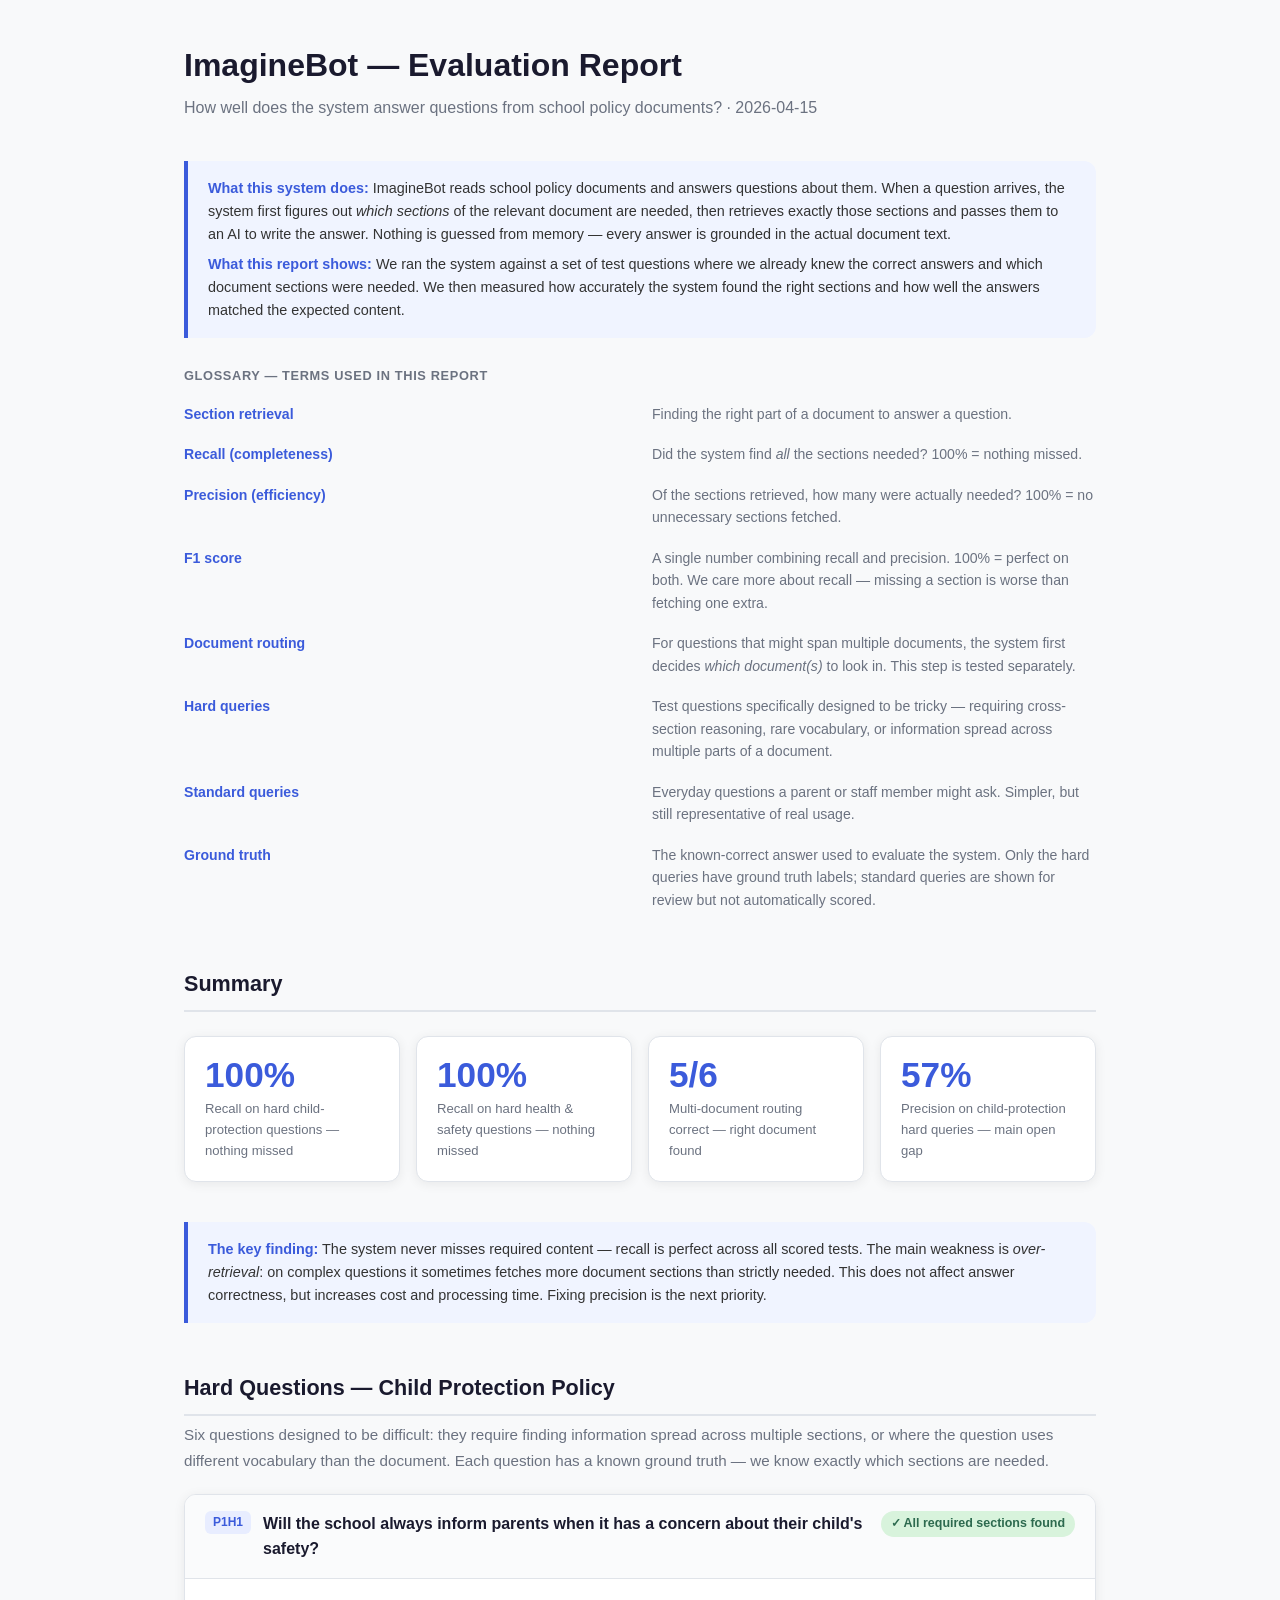
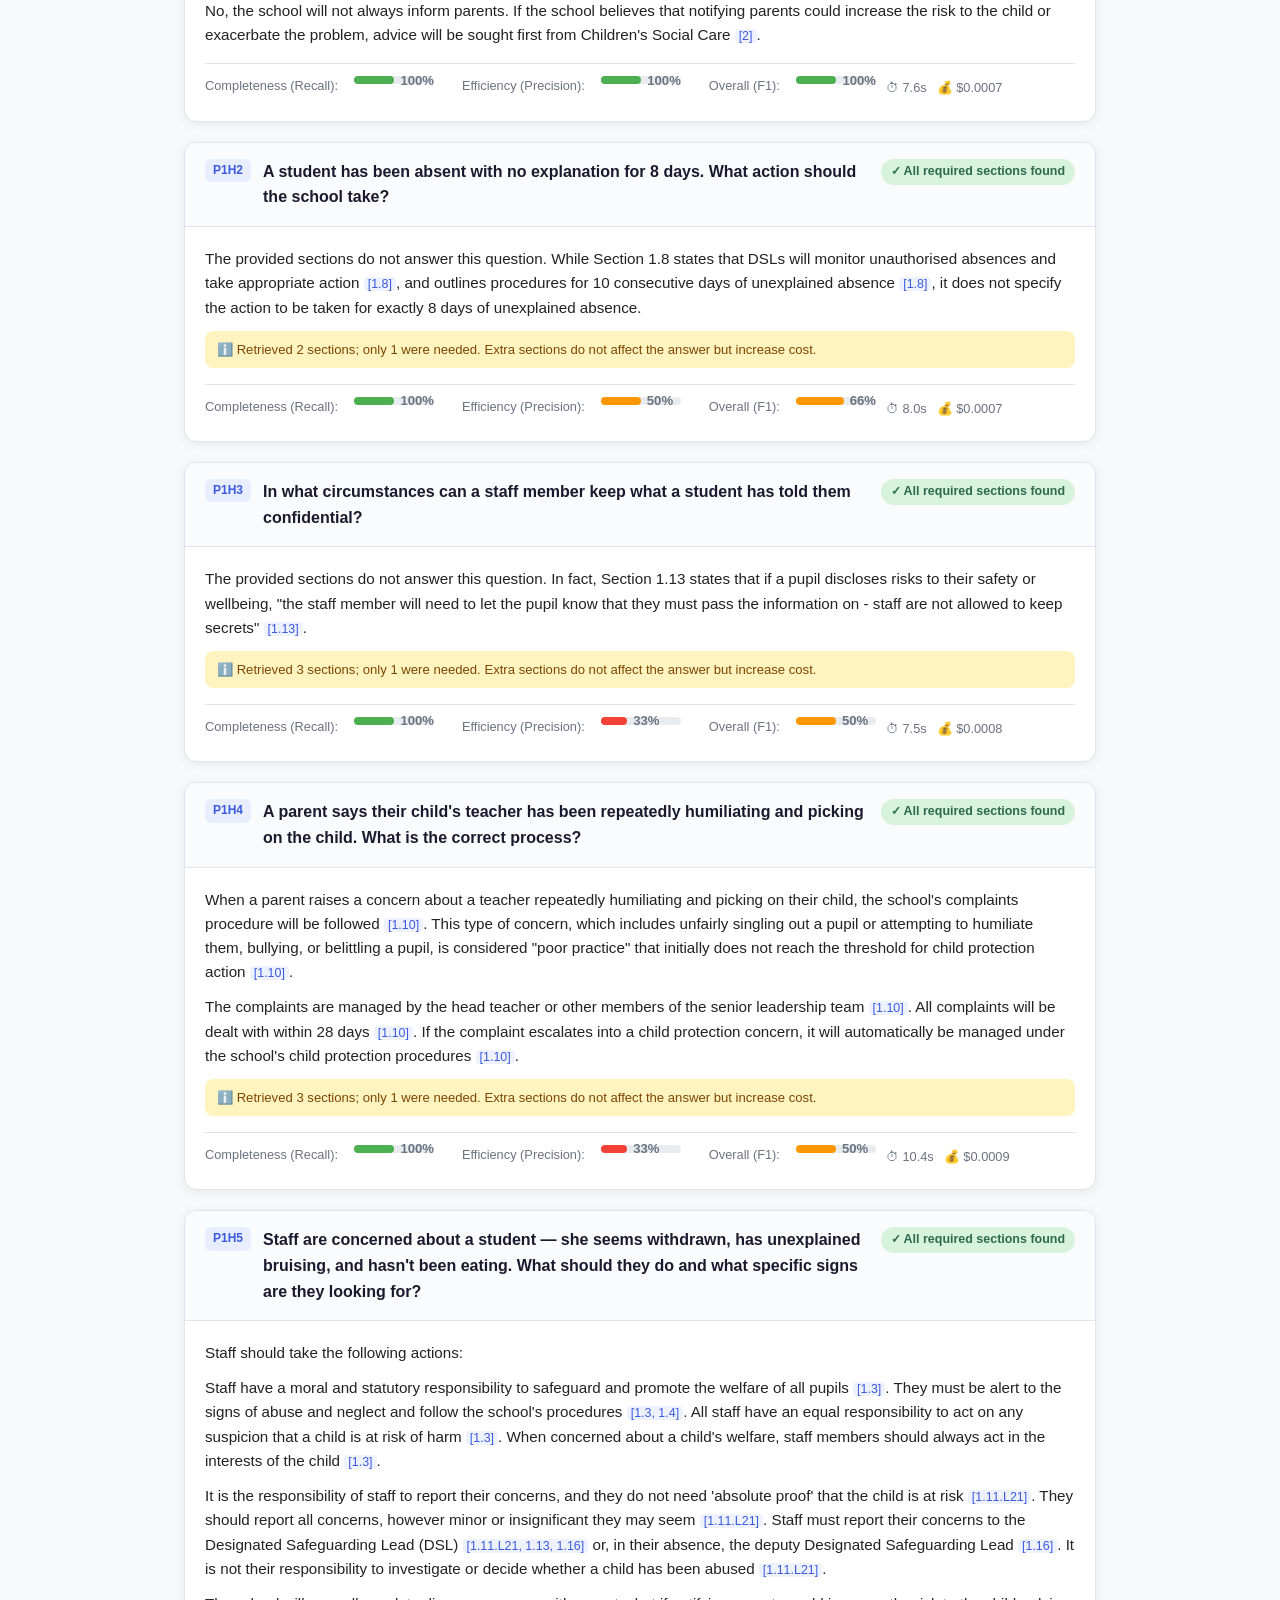
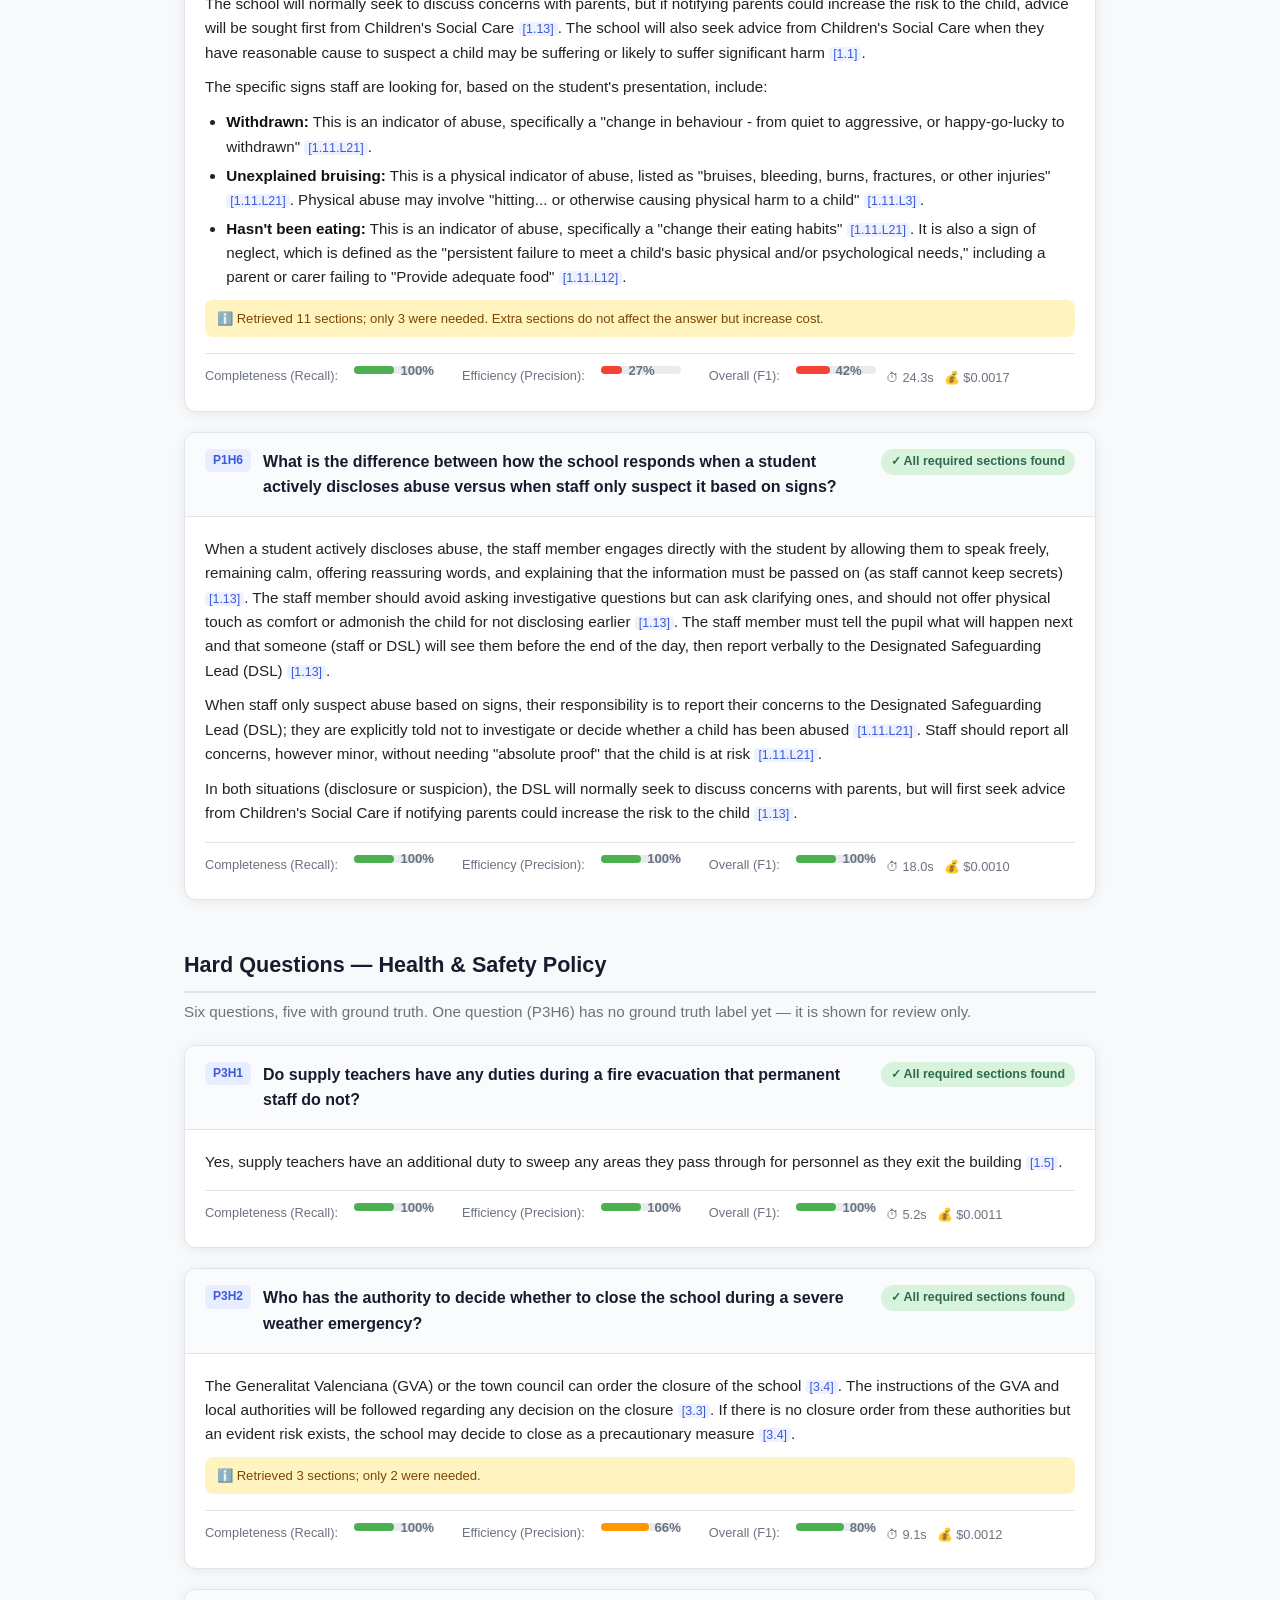
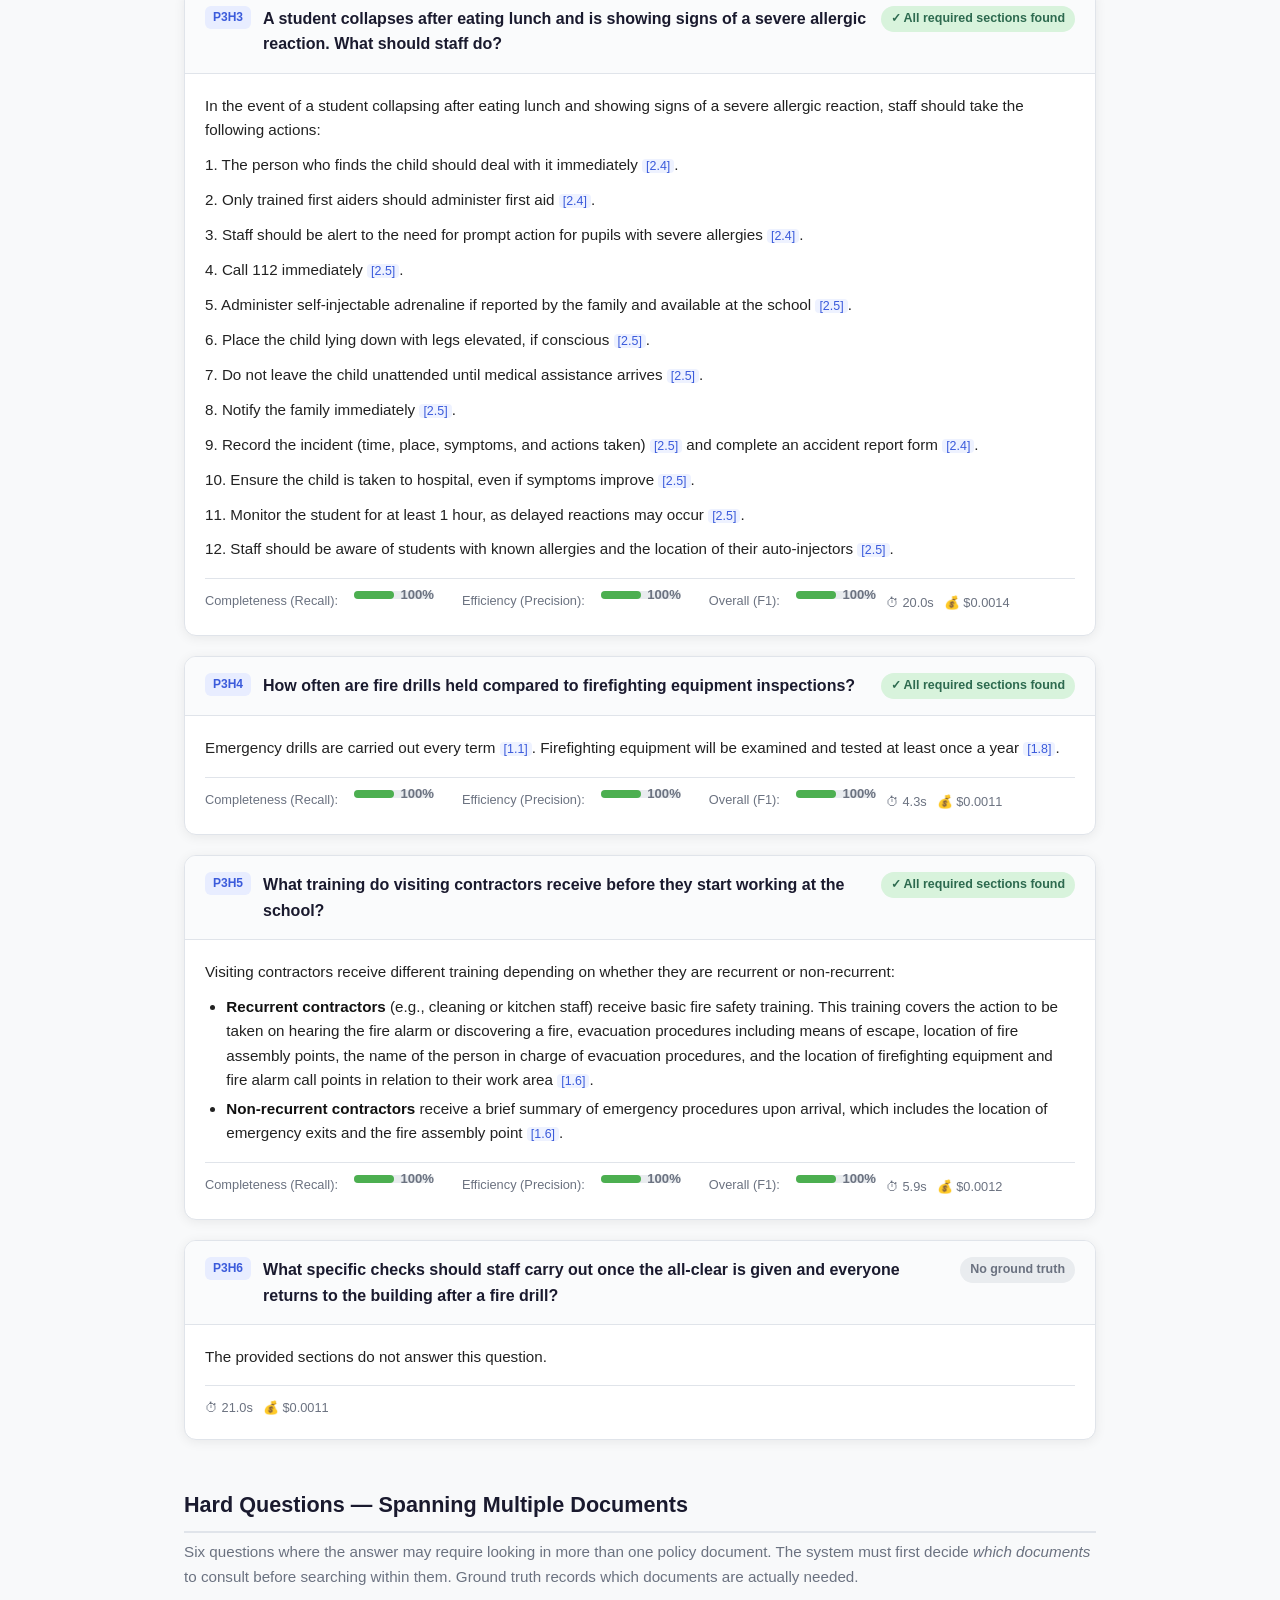
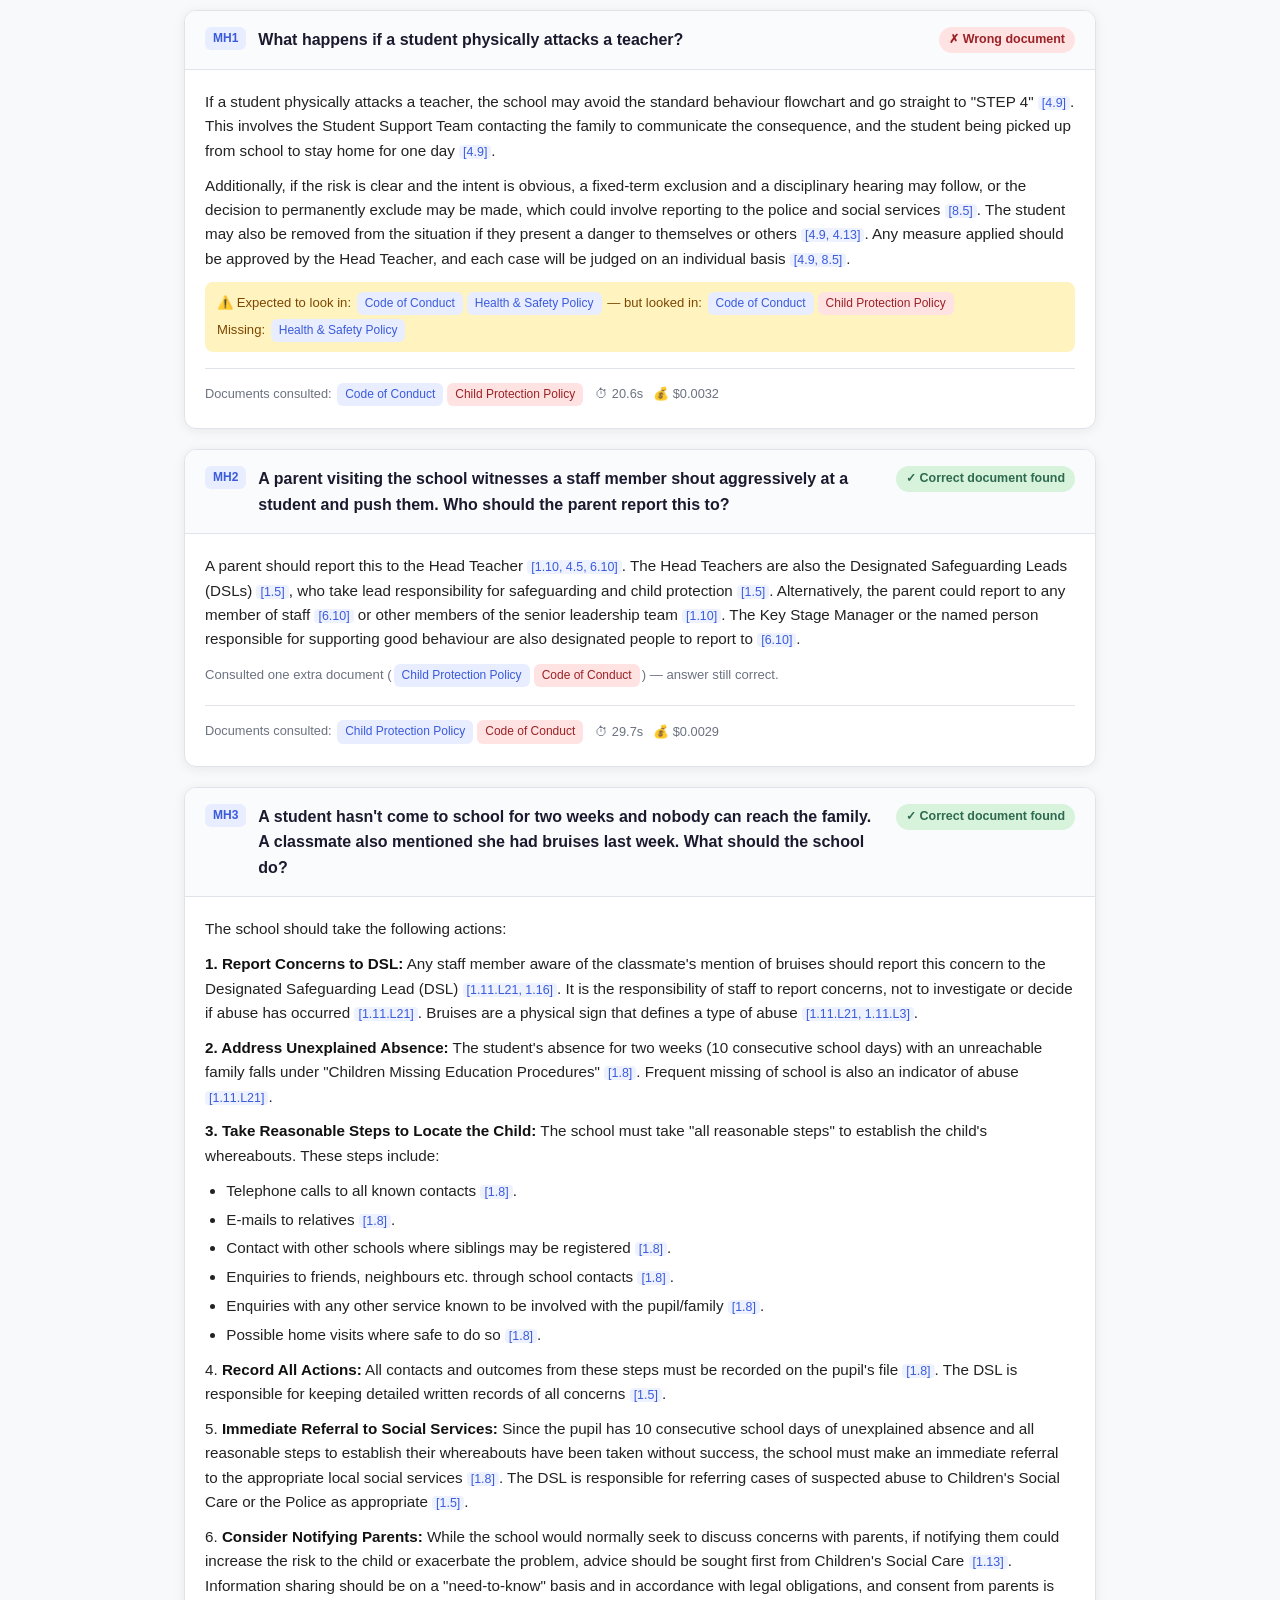
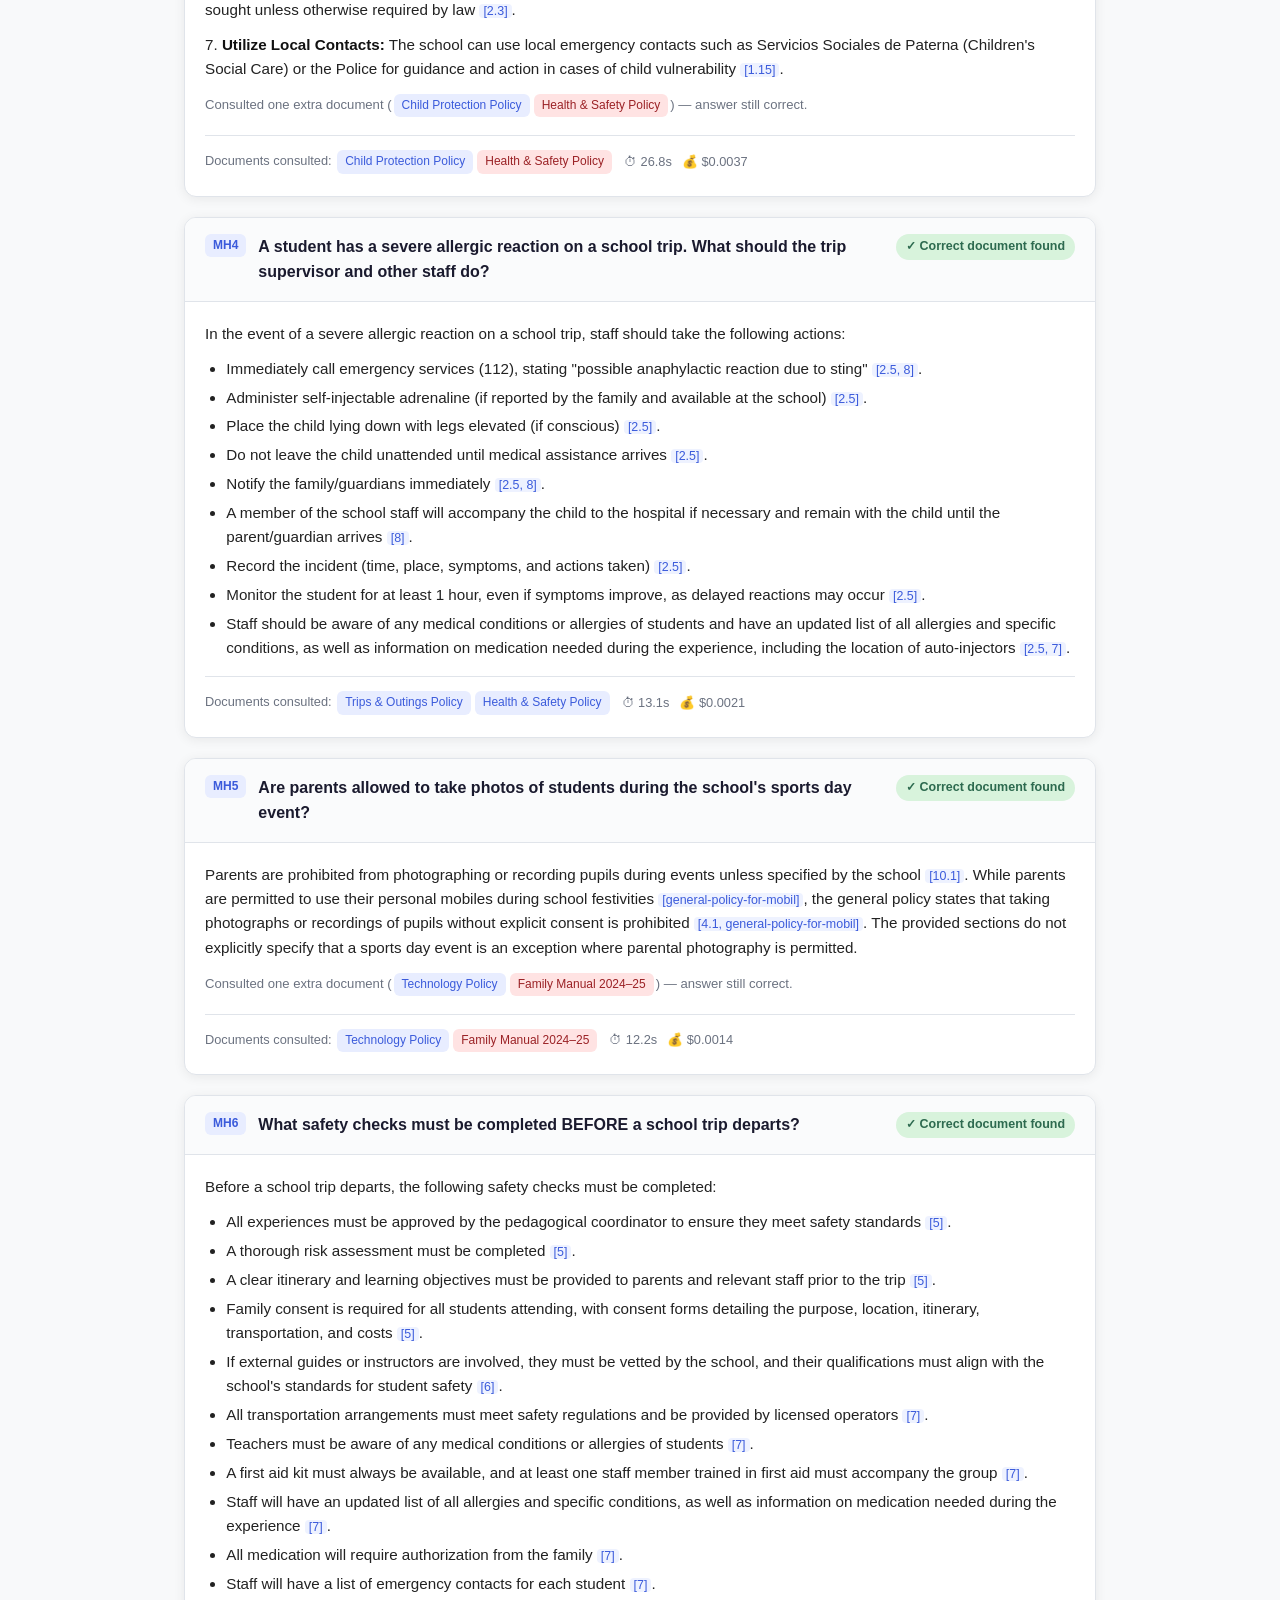
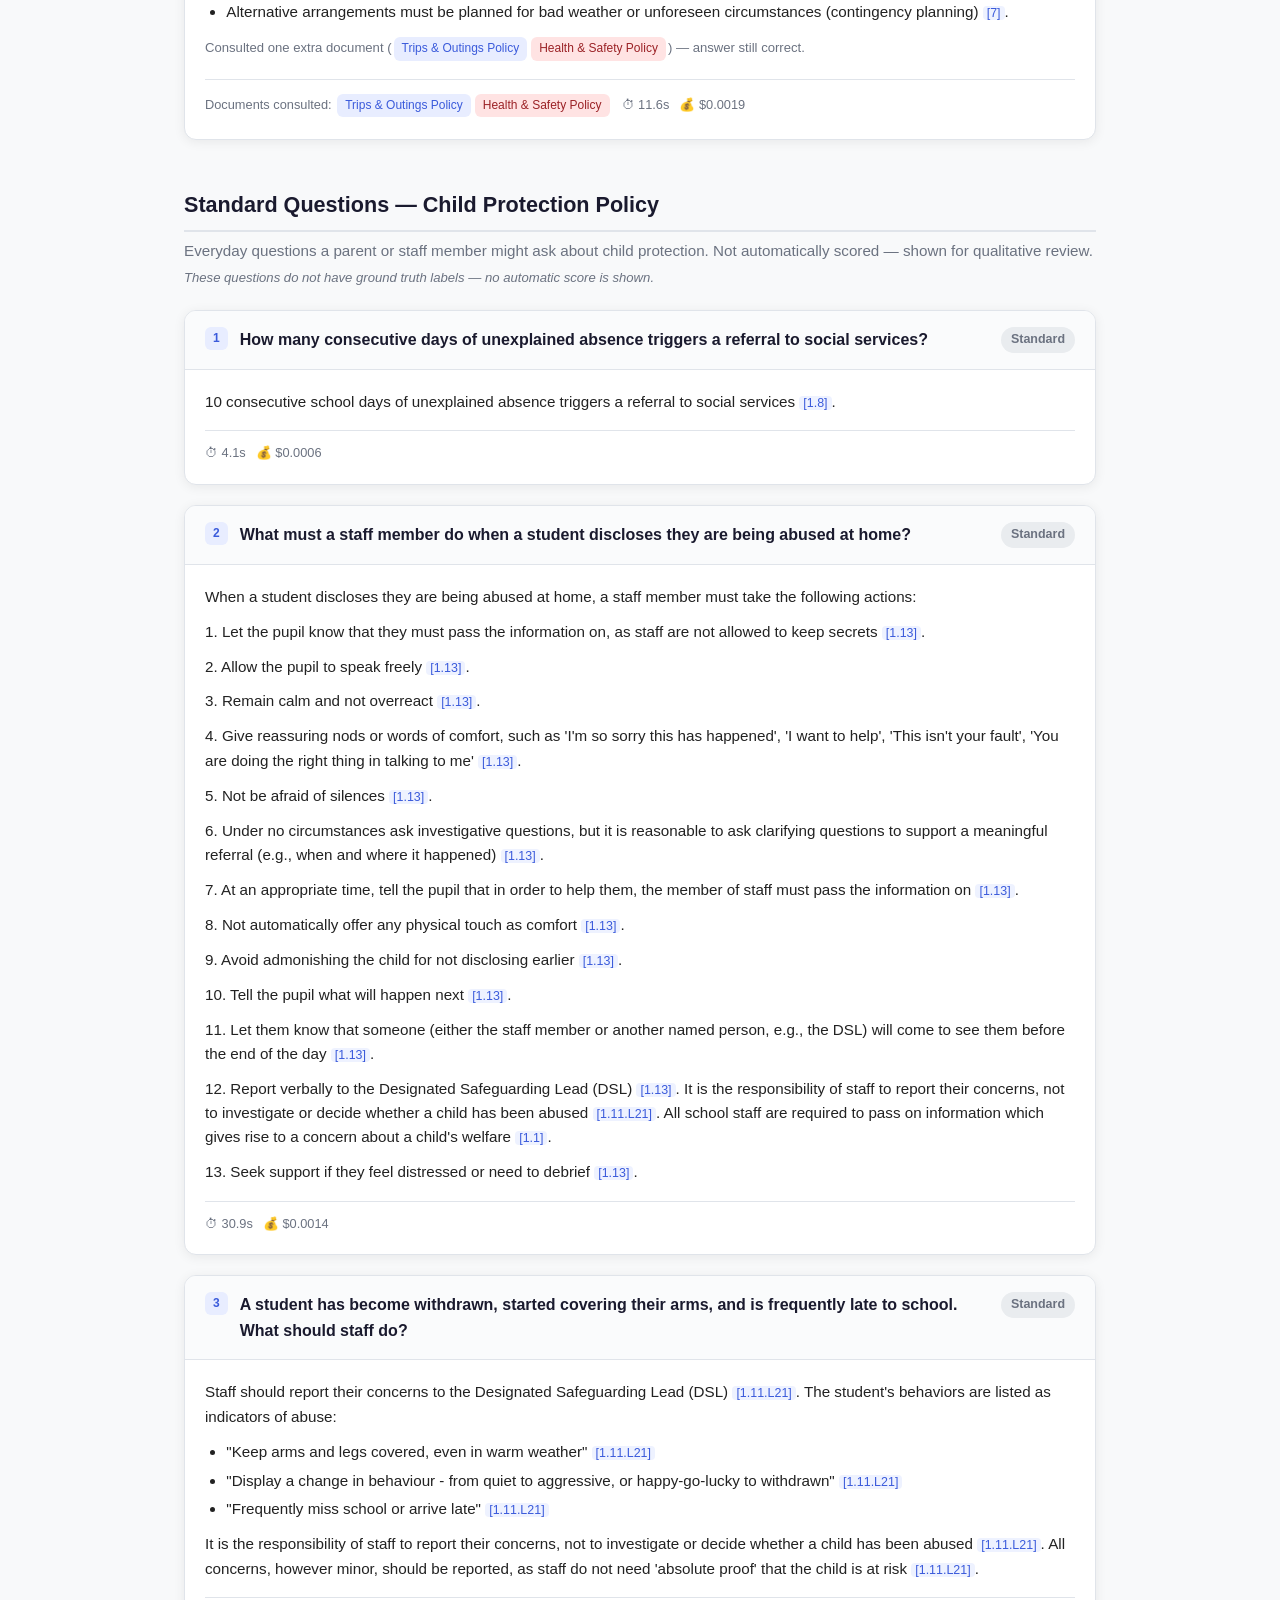
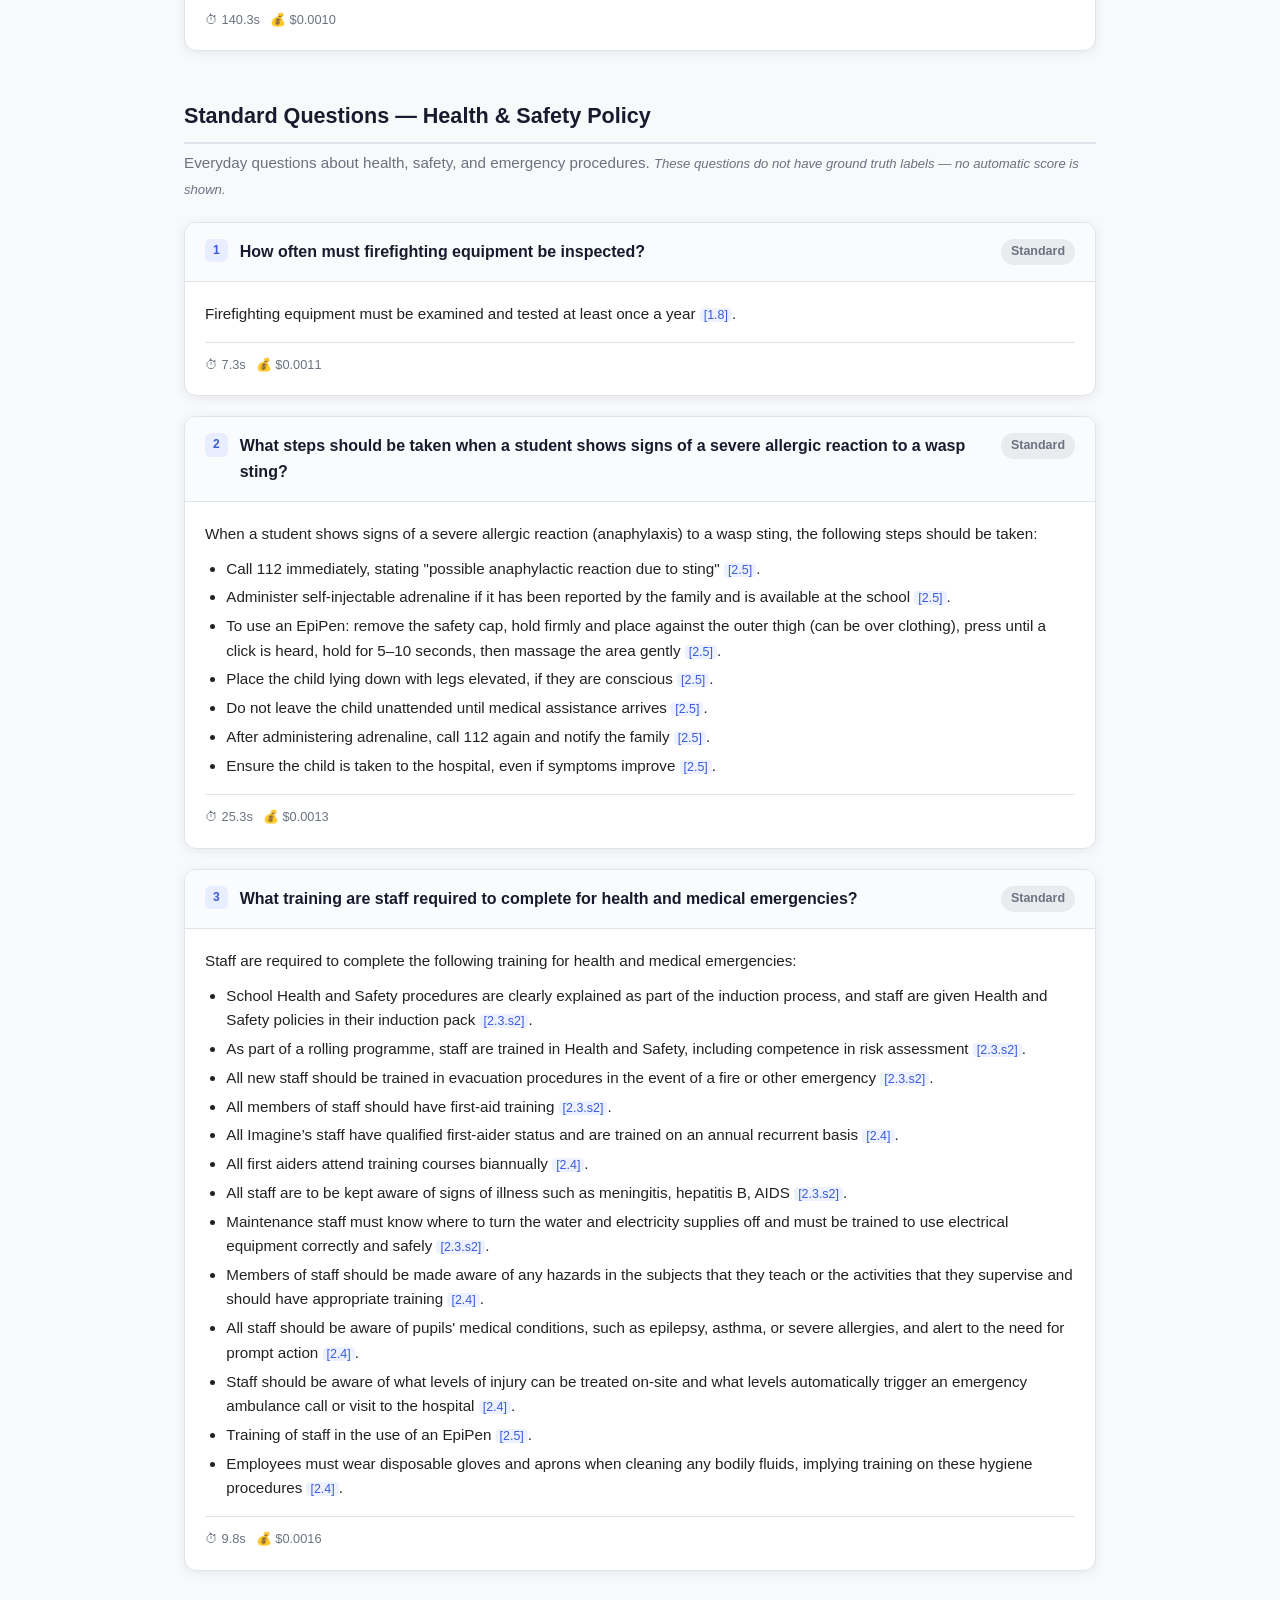
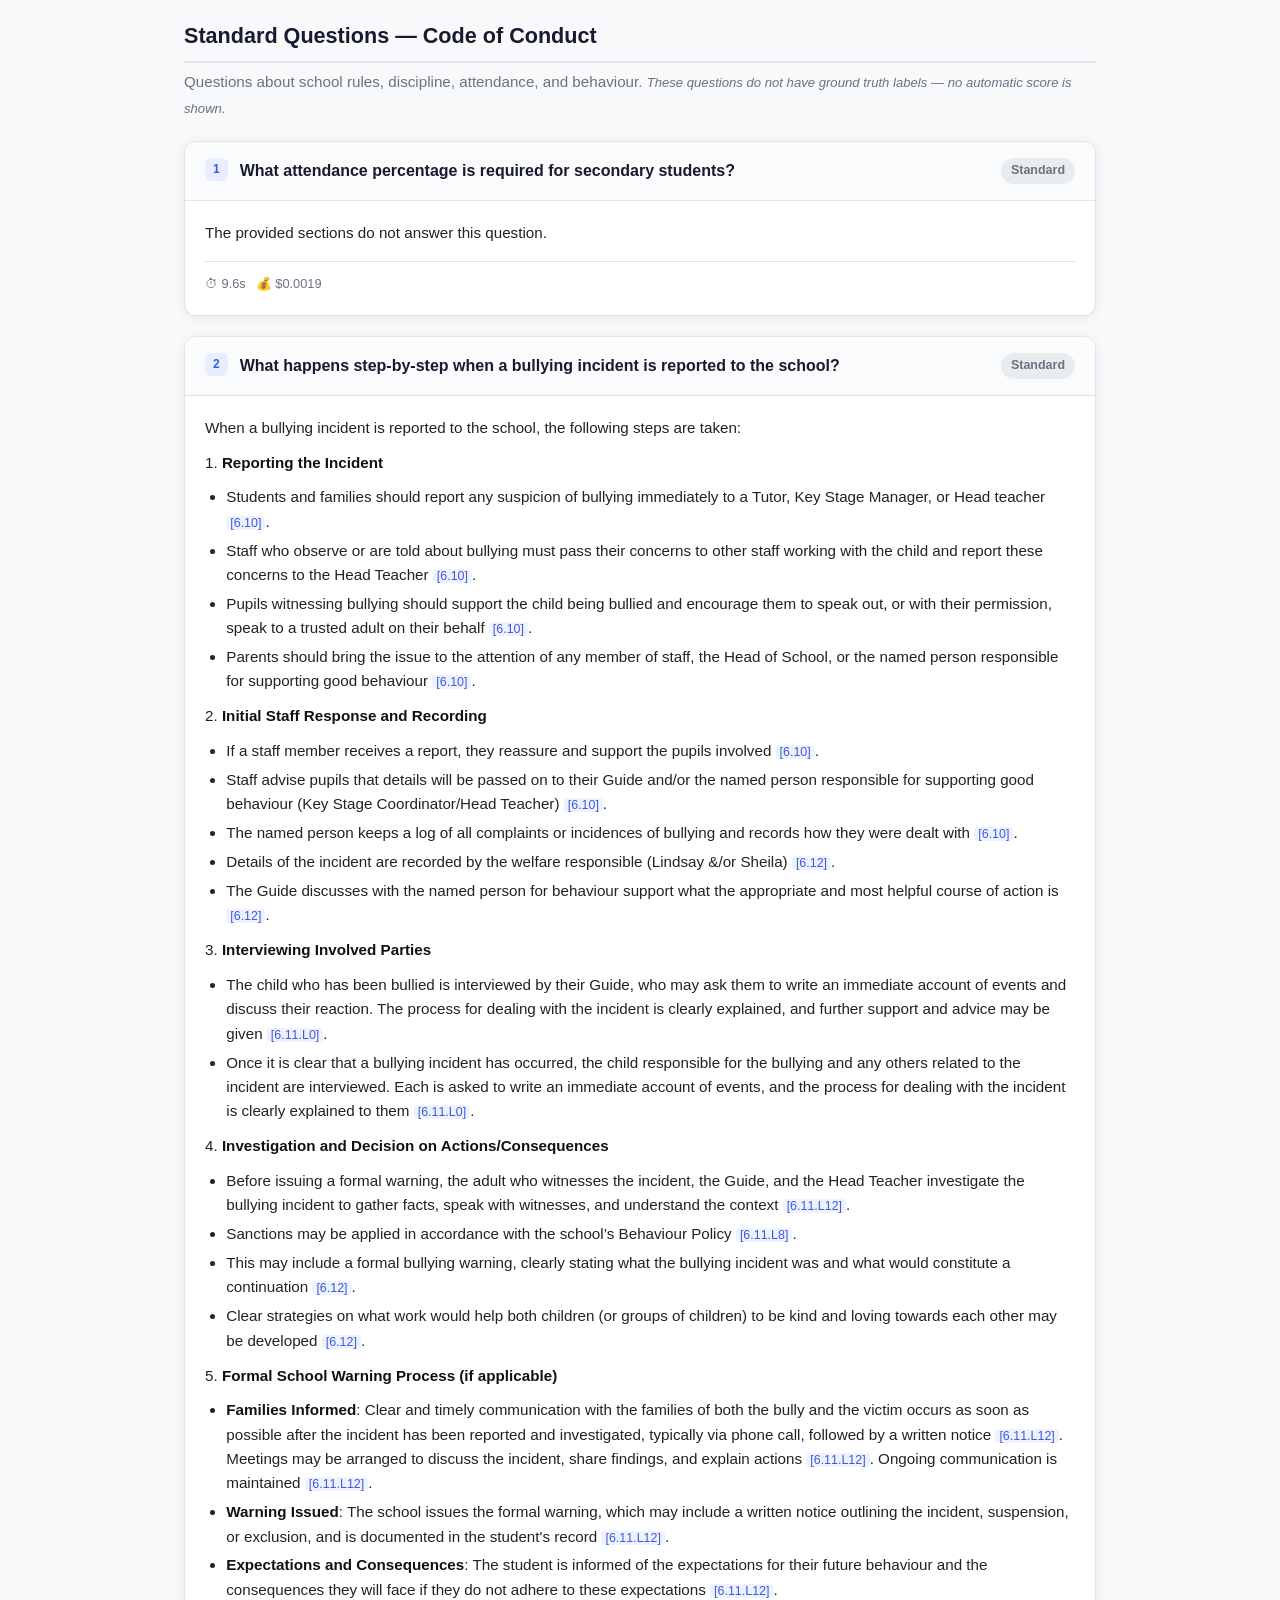
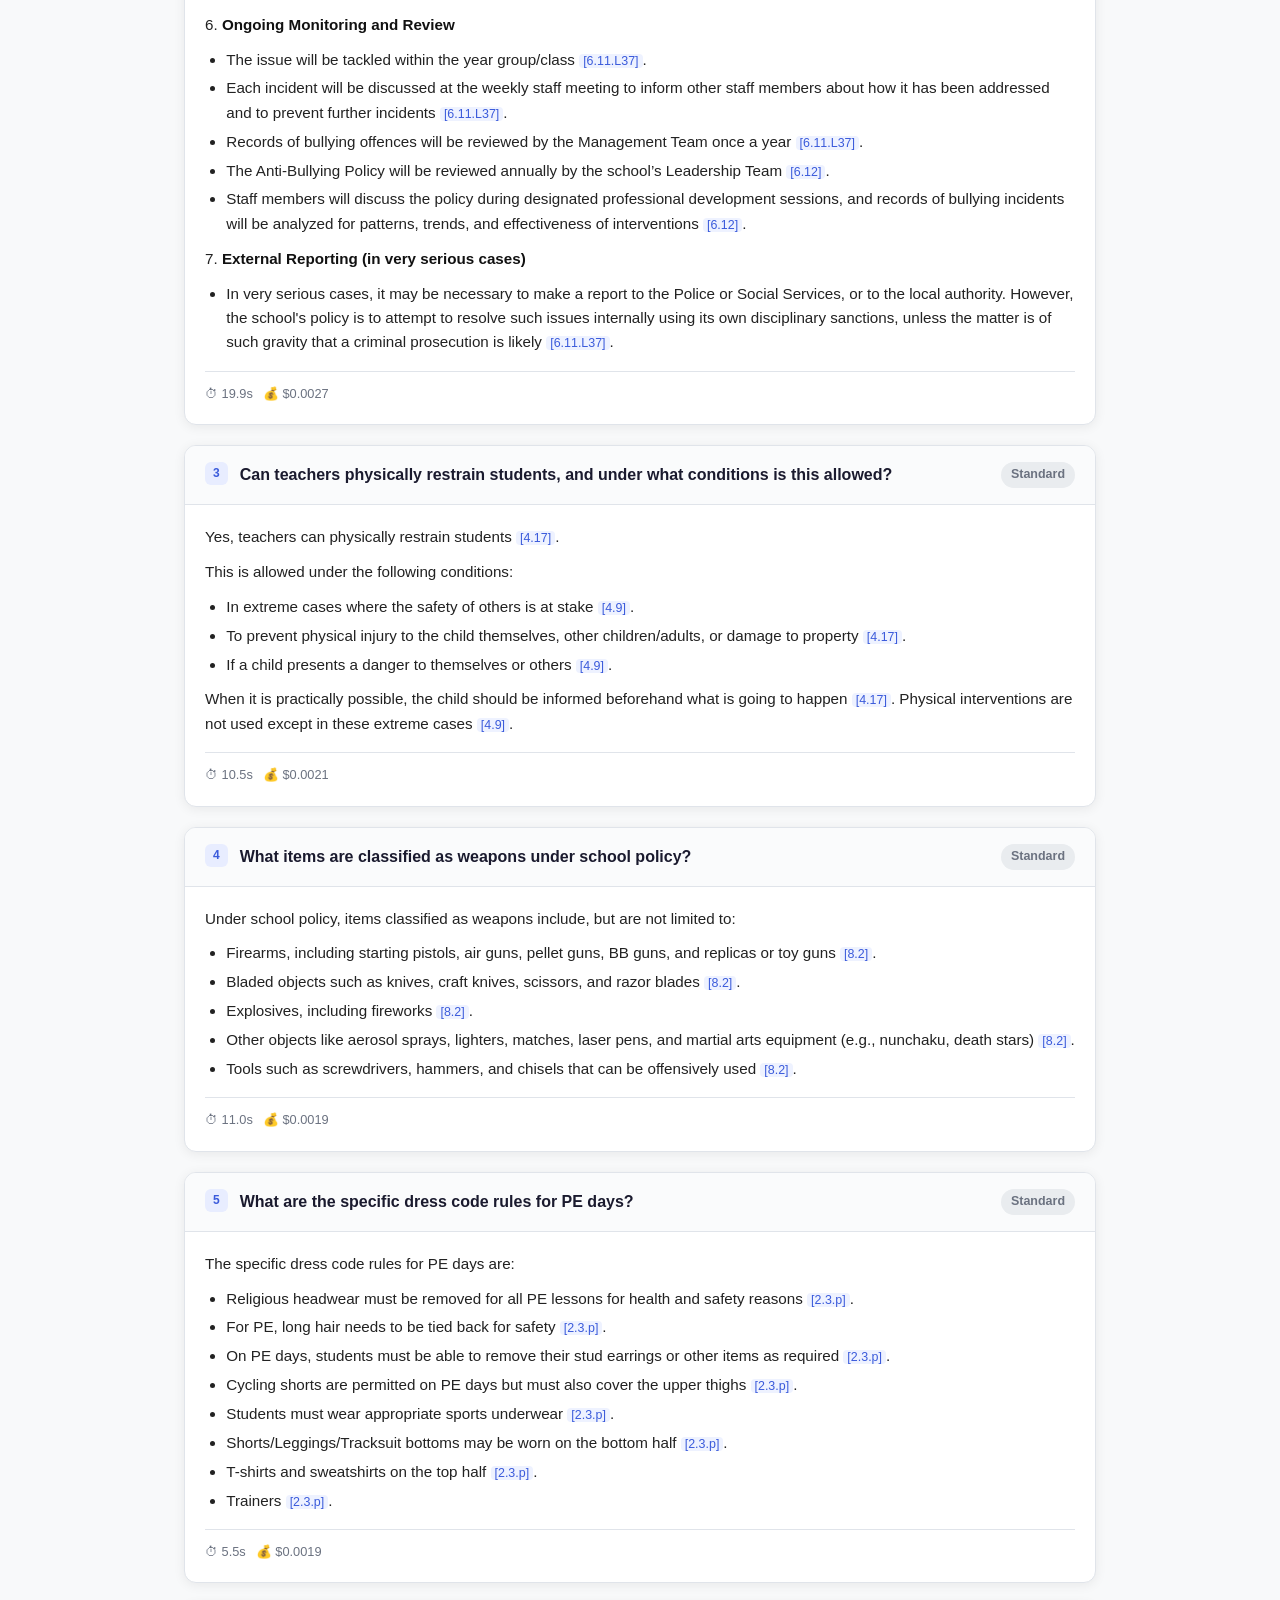
==== index.html @ cc09c176 "Add eval report" ====
<!DOCTYPE html>
<html lang="en">
<head>
<meta charset="UTF-8">
<meta name="viewport" content="width=device-width, initial-scale=1.0">
<title>ImagineBot — Evaluation Report</title>
<style>
  :root {
    --bg: #f8f9fa;
    --card: #ffffff;
    --border: #e0e4ea;
    --text: #1a1a2e;
    --muted: #6b7280;
    --accent: #3b5bdb;
    --pass: #2d6a4f;
    --pass-bg: #d8f3dc;
    --fail: #9b2226;
    --fail-bg: #ffe3e3;
    --warn: #7c4700;
    --warn-bg: #fff3bf;
    --radius: 12px;
    --shadow: 0 2px 12px rgba(0,0,0,0.07);
  }
  * { box-sizing: border-box; margin: 0; padding: 0; }
  body { font-family: -apple-system, BlinkMacSystemFont, 'Segoe UI', sans-serif;
          background: var(--bg); color: var(--text); line-height: 1.6; }
  .page { max-width: 960px; margin: 0 auto; padding: 40px 24px 80px; }
  h1 { font-size: 2rem; font-weight: 700; margin-bottom: 4px; }
  .subtitle { color: var(--muted); font-size: 1rem; margin-bottom: 40px; }
  h2 { font-size: 1.35rem; font-weight: 700; margin: 48px 0 6px; border-bottom: 2px solid var(--border); padding-bottom: 8px; }
  h3 { font-size: 1.05rem; font-weight: 600; color: var(--muted); margin: 28px 0 12px; text-transform: uppercase; letter-spacing: .05em; font-size: .8rem; }
  .section-intro { color: var(--muted); font-size: .95rem; margin-bottom: 20px; line-height: 1.7; }

  /* Summary cards */
  .summary-grid { display: grid; grid-template-columns: repeat(auto-fit, minmax(180px,1fr)); gap: 16px; margin: 24px 0 40px; }
  .summary-card { background: var(--card); border: 1px solid var(--border); border-radius: var(--radius); padding: 20px; box-shadow: var(--shadow); }
  .summary-card .big { font-size: 2.2rem; font-weight: 700; color: var(--accent); line-height: 1; }
  .summary-card .label { font-size: .82rem; color: var(--muted); margin-top: 6px; }

  /* QA cards */
  .qa-card { background: var(--card); border: 1px solid var(--border); border-radius: var(--radius);
              margin-bottom: 20px; box-shadow: var(--shadow); overflow: hidden; }
  .qa-header { padding: 16px 20px; display: flex; justify-content: space-between; align-items: flex-start; gap: 12px; border-bottom: 1px solid var(--border); background: #fafbfc; }
  .qa-qid { font-size: .75rem; font-weight: 700; color: var(--accent); background: #e8edff; border-radius: 6px; padding: 2px 8px; white-space: nowrap; }
  .qa-question { font-size: 1rem; font-weight: 600; flex: 1; }
  .qa-body { padding: 20px; }
  .qa-answer { font-size: .95rem; color: #222; }
  .qa-answer p { margin-bottom: .7em; }
  .qa-answer ul { margin: .4em 0 .7em 1.4em; }
  .qa-answer li { margin-bottom: .3em; }
  .qa-answer strong { color: #111; }
  .qa-answer cite { font-style: normal; background: #eef2ff; color: var(--accent); border-radius: 4px; padding: 0 4px; font-size: .82em; }
  .qa-meta { margin-top: 16px; display: flex; flex-wrap: wrap; gap: 10px; align-items: center; font-size: .8rem; color: var(--muted); border-top: 1px solid var(--border); padding-top: 12px; }

  /* Score bars */
  .scores { display: flex; gap: 16px; flex-wrap: wrap; margin-bottom: 4px; }
  .score-item { display: flex; align-items: center; gap: 6px; font-size: .82rem; }
  .score-label { color: var(--muted); white-space: nowrap; }
  .score-bar-wrap { width: 80px; background: #e9ecef; border-radius: 999px; height: 8px; position: relative; display: inline-flex; align-items: center; }
  .score-bar { height: 8px; border-radius: 999px; }
  .score-val { font-weight: 700; font-size: .82rem; margin-left: 6px; }
  .no-score { color: var(--muted); }

  /* Badges */
  .badge { font-size: .78rem; font-weight: 600; padding: 3px 10px; border-radius: 999px; }
  .badge.pass { background: var(--pass-bg); color: var(--pass); }
  .badge.fail { background: var(--fail-bg); color: var(--fail); }
  .badge.warn { background: var(--warn-bg); color: var(--warn); }
  .badge.neutral { background: #e9ecef; color: var(--muted); }

  /* Doc pills */
  .doc-pill { font-size: .75rem; background: #e8edff; color: var(--accent); border-radius: 6px; padding: 2px 8px; display: inline-block; margin: 2px 2px; }
  .doc-pill.wrong { background: var(--fail-bg); color: var(--fail); }

  /* Explainer box */
  .explainer { background: #f0f4ff; border-left: 4px solid var(--accent); border-radius: 0 var(--radius) var(--radius) 0; padding: 16px 20px; margin: 24px 0; font-size: .9rem; color: #333; }
  .explainer strong { color: var(--accent); }
  .explainer p { margin-bottom: .5em; }
  .explainer p:last-child { margin-bottom: 0; }

  /* Glossary */
  .glossary { display: grid; grid-template-columns: 1fr 1fr; gap: 10px 24px; margin: 16px 0 32px; }
  @media (max-width: 600px) { .glossary { grid-template-columns: 1fr; } }
  .glossary dt { font-weight: 700; font-size: .88rem; color: var(--accent); }
  .glossary dd { font-size: .88rem; color: var(--muted); margin-bottom: 8px; }

  /* Unscored note */
  .unscored-note { font-size: .82rem; color: var(--muted); font-style: italic; }
  .section-tag { font-size: .72rem; background: #e9ecef; color: var(--muted); border-radius: 4px; padding: 1px 6px; }

  /* Overretrieval warning */
  .over-warn { background: var(--warn-bg); border-radius: 8px; padding: 8px 12px; font-size: .82rem; color: var(--warn); margin-top: 10px; }
</style>
</head>
<body>
<div class="page">

  <h1>ImagineBot — Evaluation Report</h1>
  <div class="subtitle">How well does the system answer questions from school policy documents? · 2026-04-15</div>

  <div class="explainer">
    <p><strong>What this system does:</strong> ImagineBot reads school policy documents and answers questions about them.
    When a question arrives, the system first figures out <em>which sections</em> of the relevant document are needed,
    then retrieves exactly those sections and passes them to an AI to write the answer. Nothing is guessed from memory — every answer is grounded in the actual document text.</p>
    <p><strong>What this report shows:</strong> We ran the system against a set of test questions where we already knew the correct answers and which document sections were needed. We then measured how accurately the system found the right sections and how well the answers matched the expected content.</p>
  </div>

  <h3>Glossary — terms used in this report</h3>
  <dl class="glossary">
    <dt>Section retrieval</dt><dd>Finding the right part of a document to answer a question.</dd>
    <dt>Recall (completeness)</dt><dd>Did the system find <em>all</em> the sections needed? 100% = nothing missed.</dd>
    <dt>Precision (efficiency)</dt><dd>Of the sections retrieved, how many were actually needed? 100% = no unnecessary sections fetched.</dd>
    <dt>F1 score</dt><dd>A single number combining recall and precision. 100% = perfect on both. We care more about recall — missing a section is worse than fetching one extra.</dd>
    <dt>Document routing</dt><dd>For questions that might span multiple documents, the system first decides <em>which document(s)</em> to look in. This step is tested separately.</dd>
    <dt>Hard queries</dt><dd>Test questions specifically designed to be tricky — requiring cross-section reasoning, rare vocabulary, or information spread across multiple parts of a document.</dd>
    <dt>Standard queries</dt><dd>Everyday questions a parent or staff member might ask. Simpler, but still representative of real usage.</dd>
    <dt>Ground truth</dt><dd>The known-correct answer used to evaluate the system. Only the hard queries have ground truth labels; standard queries are shown for review but not automatically scored.</dd>
  </dl>

  <h2>Summary</h2>
  <div class="summary-grid">
    <div class="summary-card">
      <div class="big">100%</div>
      <div class="label">Recall on hard child-protection questions — nothing missed</div>
    </div>
    <div class="summary-card">
      <div class="big">100%</div>
      <div class="label">Recall on hard health &amp; safety questions — nothing missed</div>
    </div>
    <div class="summary-card">
      <div class="big">5/6</div>
      <div class="label">Multi-document routing correct — right document found</div>
    </div>
    <div class="summary-card">
      <div class="big">57%</div>
      <div class="label">Precision on child-protection hard queries — main open gap</div>
    </div>
  </div>

  <div class="explainer">
    <p><strong>The key finding:</strong> The system never misses required content — recall is perfect across all scored tests.
    The main weakness is <em>over-retrieval</em>: on complex questions it sometimes fetches more document sections than strictly needed.
    This does not affect answer correctness, but increases cost and processing time. Fixing precision is the next priority.</p>
  </div>

  <h2>Hard Questions — Child Protection Policy</h2>
  <p class="section-intro">
    Six questions designed to be difficult: they require finding information spread across multiple
    sections, or where the question uses different vocabulary than the document.
    Each question has a known ground truth — we know exactly which sections are needed.
  </p>

  <div class="qa-card">
    <div class="qa-header">
      <span class="qa-qid">P1H1</span>
      <span class="qa-question">Will the school always inform parents when it has a concern about their child&#x27;s safety?</span>
      <span class="badge pass">✓ All required sections found</span>
    </div>
    <div class="qa-body">
      <div class="qa-answer"><p>No, the school will not always inform parents. If the school believes that notifying parents could increase the risk to the child or exacerbate the problem, advice will be sought first from Children&#x27;s Social Care <cite>[2]</cite>.</p></div>
      
      <div class="qa-meta">
<div class="scores"><span class="score-label">Completeness (Recall):</span><div class="score-bar-wrap"><div class="score-bar" style="width:100%;background:#4caf50"></div><span class="score-val">100%</span></div><span class="score-label" style="margin-left:12px">Efficiency (Precision):</span><div class="score-bar-wrap"><div class="score-bar" style="width:100%;background:#4caf50"></div><span class="score-val">100%</span></div><span class="score-label" style="margin-left:12px">Overall (F1):</span><div class="score-bar-wrap"><div class="score-bar" style="width:100%;background:#4caf50"></div><span class="score-val">100%</span></div></div><span>⏱ 7.6s</span><span>💰 $0.0007</span></div></div></div>

  <div class="qa-card">
    <div class="qa-header">
      <span class="qa-qid">P1H2</span>
      <span class="qa-question">A student has been absent with no explanation for 8 days. What action should the school take?</span>
      <span class="badge pass">✓ All required sections found</span>
    </div>
    <div class="qa-body">
      <div class="qa-answer"><p>The provided sections do not answer this question. While Section 1.8 states that DSLs will monitor unauthorised absences and take appropriate action <cite>[1.8]</cite>, and outlines procedures for 10 consecutive days of unexplained absence <cite>[1.8]</cite>, it does not specify the action to be taken for exactly 8 days of unexplained absence.</p></div>
      <div class="over-warn">ℹ️ Retrieved 2 sections; only 1 were needed. Extra sections do not affect the answer but increase cost.</div>
      <div class="qa-meta">
<div class="scores"><span class="score-label">Completeness (Recall):</span><div class="score-bar-wrap"><div class="score-bar" style="width:100%;background:#4caf50"></div><span class="score-val">100%</span></div><span class="score-label" style="margin-left:12px">Efficiency (Precision):</span><div class="score-bar-wrap"><div class="score-bar" style="width:50%;background:#ff9800"></div><span class="score-val">50%</span></div><span class="score-label" style="margin-left:12px">Overall (F1):</span><div class="score-bar-wrap"><div class="score-bar" style="width:66%;background:#ff9800"></div><span class="score-val">66%</span></div></div><span>⏱ 8.0s</span><span>💰 $0.0007</span></div></div></div>

  <div class="qa-card">
    <div class="qa-header">
      <span class="qa-qid">P1H3</span>
      <span class="qa-question">In what circumstances can a staff member keep what a student has told them confidential?</span>
      <span class="badge pass">✓ All required sections found</span>
    </div>
    <div class="qa-body">
      <div class="qa-answer"><p>The provided sections do not answer this question. In fact, Section 1.13 states that if a pupil discloses risks to their safety or wellbeing, &quot;the staff member will need to let the pupil know that they must pass the information on - staff are not allowed to keep secrets&quot; <cite>[1.13]</cite>.</p></div>
      <div class="over-warn">ℹ️ Retrieved 3 sections; only 1 were needed. Extra sections do not affect the answer but increase cost.</div>
      <div class="qa-meta">
<div class="scores"><span class="score-label">Completeness (Recall):</span><div class="score-bar-wrap"><div class="score-bar" style="width:100%;background:#4caf50"></div><span class="score-val">100%</span></div><span class="score-label" style="margin-left:12px">Efficiency (Precision):</span><div class="score-bar-wrap"><div class="score-bar" style="width:33%;background:#f44336"></div><span class="score-val">33%</span></div><span class="score-label" style="margin-left:12px">Overall (F1):</span><div class="score-bar-wrap"><div class="score-bar" style="width:50%;background:#ff9800"></div><span class="score-val">50%</span></div></div><span>⏱ 7.5s</span><span>💰 $0.0008</span></div></div></div>

  <div class="qa-card">
    <div class="qa-header">
      <span class="qa-qid">P1H4</span>
      <span class="qa-question">A parent says their child&#x27;s teacher has been repeatedly humiliating and picking on the child. What is the correct process?</span>
      <span class="badge pass">✓ All required sections found</span>
    </div>
    <div class="qa-body">
      <div class="qa-answer"><p>When a parent raises a concern about a teacher repeatedly humiliating and picking on their child, the school&#x27;s complaints procedure will be followed <cite>[1.10]</cite>. This type of concern, which includes unfairly singling out a pupil or attempting to humiliate them, bullying, or belittling a pupil, is considered &quot;poor practice&quot; that initially does not reach the threshold for child protection action <cite>[1.10]</cite>.</p>

<p>The complaints are managed by the head teacher or other members of the senior leadership team <cite>[1.10]</cite>. All complaints will be dealt with within 28 days <cite>[1.10]</cite>. If the complaint escalates into a child protection concern, it will automatically be managed under the school&#x27;s child protection procedures <cite>[1.10]</cite>.</p></div>
      <div class="over-warn">ℹ️ Retrieved 3 sections; only 1 were needed. Extra sections do not affect the answer but increase cost.</div>
      <div class="qa-meta">
<div class="scores"><span class="score-label">Completeness (Recall):</span><div class="score-bar-wrap"><div class="score-bar" style="width:100%;background:#4caf50"></div><span class="score-val">100%</span></div><span class="score-label" style="margin-left:12px">Efficiency (Precision):</span><div class="score-bar-wrap"><div class="score-bar" style="width:33%;background:#f44336"></div><span class="score-val">33%</span></div><span class="score-label" style="margin-left:12px">Overall (F1):</span><div class="score-bar-wrap"><div class="score-bar" style="width:50%;background:#ff9800"></div><span class="score-val">50%</span></div></div><span>⏱ 10.4s</span><span>💰 $0.0009</span></div></div></div>

  <div class="qa-card">
    <div class="qa-header">
      <span class="qa-qid">P1H5</span>
      <span class="qa-question">Staff are concerned about a student — she seems withdrawn, has unexplained bruising, and hasn&#x27;t been eating. What should they do and what specific signs are they looking for?</span>
      <span class="badge pass">✓ All required sections found</span>
    </div>
    <div class="qa-body">
      <div class="qa-answer"><p>Staff should take the following actions:</p>
<p>Staff have a moral and statutory responsibility to safeguard and promote the welfare of all pupils <cite>[1.3]</cite>. They must be alert to the signs of abuse and neglect and follow the school&#x27;s procedures <cite>[1.3, 1.4]</cite>. All staff have an equal responsibility to act on any suspicion that a child is at risk of harm <cite>[1.3]</cite>. When concerned about a child&#x27;s welfare, staff members should always act in the interests of the child <cite>[1.3]</cite>.</p>

<p>It is the responsibility of staff to report their concerns, and they do not need &#x27;absolute proof&#x27; that the child is at risk <cite>[1.11.L21]</cite>. They should report all concerns, however minor or insignificant they may seem <cite>[1.11.L21]</cite>. Staff must report their concerns to the Designated Safeguarding Lead (DSL) <cite>[1.11.L21, 1.13, 1.16]</cite> or, in their absence, the deputy Designated Safeguarding Lead <cite>[1.16]</cite>. It is not their responsibility to investigate or decide whether a child has been abused <cite>[1.11.L21]</cite>.</p>

<p>The school will normally seek to discuss concerns with parents, but if notifying parents could increase the risk to the child, advice will be sought first from Children&#x27;s Social Care <cite>[1.13]</cite>. The school will also seek advice from Children&#x27;s Social Care when they have reasonable cause to suspect a child may be suffering or likely to suffer significant harm <cite>[1.1]</cite>.</p>

<p>The specific signs staff are looking for, based on the student&#x27;s presentation, include:</p>
<ul>
<li>  <strong>Withdrawn:</strong> This is an indicator of abuse, specifically a &quot;change in behaviour - from quiet to aggressive, or happy-go-lucky to withdrawn&quot; <cite>[1.11.L21]</cite>.</li>
<li>  <strong>Unexplained bruising:</strong> This is a physical indicator of abuse, listed as &quot;bruises, bleeding, burns, fractures, or other injuries&quot; <cite>[1.11.L21]</cite>. Physical abuse may involve &quot;hitting... or otherwise causing physical harm to a child&quot; <cite>[1.11.L3]</cite>.</li>
<li>  <strong>Hasn&#x27;t been eating:</strong> This is an indicator of abuse, specifically a &quot;change their eating habits&quot; <cite>[1.11.L21]</cite>. It is also a sign of neglect, which is defined as the &quot;persistent failure to meet a child&#x27;s basic physical and/or psychological needs,&quot; including a parent or carer failing to &quot;Provide adequate food&quot; <cite>[1.11.L12]</cite>.</li>
</ul></div>
      <div class="over-warn">ℹ️ Retrieved 11 sections; only 3 were needed. Extra sections do not affect the answer but increase cost.</div>
      <div class="qa-meta">
<div class="scores"><span class="score-label">Completeness (Recall):</span><div class="score-bar-wrap"><div class="score-bar" style="width:100%;background:#4caf50"></div><span class="score-val">100%</span></div><span class="score-label" style="margin-left:12px">Efficiency (Precision):</span><div class="score-bar-wrap"><div class="score-bar" style="width:27%;background:#f44336"></div><span class="score-val">27%</span></div><span class="score-label" style="margin-left:12px">Overall (F1):</span><div class="score-bar-wrap"><div class="score-bar" style="width:42%;background:#f44336"></div><span class="score-val">42%</span></div></div><span>⏱ 24.3s</span><span>💰 $0.0017</span></div></div></div>

  <div class="qa-card">
    <div class="qa-header">
      <span class="qa-qid">P1H6</span>
      <span class="qa-question">What is the difference between how the school responds when a student actively discloses abuse versus when staff only suspect it based on signs?</span>
      <span class="badge pass">✓ All required sections found</span>
    </div>
    <div class="qa-body">
      <div class="qa-answer"><p>When a student actively discloses abuse, the staff member engages directly with the student by allowing them to speak freely, remaining calm, offering reassuring words, and explaining that the information must be passed on (as staff cannot keep secrets) <cite>[1.13]</cite>. The staff member should avoid asking investigative questions but can ask clarifying ones, and should not offer physical touch as comfort or admonish the child for not disclosing earlier <cite>[1.13]</cite>. The staff member must tell the pupil what will happen next and that someone (staff or DSL) will see them before the end of the day, then report verbally to the Designated Safeguarding Lead (DSL) <cite>[1.13]</cite>.</p>

<p>When staff only suspect abuse based on signs, their responsibility is to report their concerns to the Designated Safeguarding Lead (DSL); they are explicitly told not to investigate or decide whether a child has been abused <cite>[1.11.L21]</cite>. Staff should report all concerns, however minor, without needing &quot;absolute proof&quot; that the child is at risk <cite>[1.11.L21]</cite>.</p>

<p>In both situations (disclosure or suspicion), the DSL will normally seek to discuss concerns with parents, but will first seek advice from Children&#x27;s Social Care if notifying parents could increase the risk to the child <cite>[1.13]</cite>.</p></div>
      
      <div class="qa-meta">
<div class="scores"><span class="score-label">Completeness (Recall):</span><div class="score-bar-wrap"><div class="score-bar" style="width:100%;background:#4caf50"></div><span class="score-val">100%</span></div><span class="score-label" style="margin-left:12px">Efficiency (Precision):</span><div class="score-bar-wrap"><div class="score-bar" style="width:100%;background:#4caf50"></div><span class="score-val">100%</span></div><span class="score-label" style="margin-left:12px">Overall (F1):</span><div class="score-bar-wrap"><div class="score-bar" style="width:100%;background:#4caf50"></div><span class="score-val">100%</span></div></div><span>⏱ 18.0s</span><span>💰 $0.0010</span></div></div></div>

  <h2>Hard Questions — Health &amp; Safety Policy</h2>
  <p class="section-intro">
    Six questions, five with ground truth. One question (P3H6) has no ground truth label yet —
    it is shown for review only.
  </p>

  <div class="qa-card">
    <div class="qa-header">
      <span class="qa-qid">P3H1</span>
      <span class="qa-question">Do supply teachers have any duties during a fire evacuation that permanent staff do not?</span>
      <span class="badge pass">✓ All required sections found</span>
    </div>
    <div class="qa-body">
      <div class="qa-answer"><p>Yes, supply teachers have an additional duty to sweep any areas they pass through for personnel as they exit the building <cite>[1.5]</cite>.</p></div>
      
      <div class="qa-meta">
<div class="scores"><span class="score-label">Completeness (Recall):</span><div class="score-bar-wrap"><div class="score-bar" style="width:100%;background:#4caf50"></div><span class="score-val">100%</span></div><span class="score-label" style="margin-left:12px">Efficiency (Precision):</span><div class="score-bar-wrap"><div class="score-bar" style="width:100%;background:#4caf50"></div><span class="score-val">100%</span></div><span class="score-label" style="margin-left:12px">Overall (F1):</span><div class="score-bar-wrap"><div class="score-bar" style="width:100%;background:#4caf50"></div><span class="score-val">100%</span></div></div><span>⏱ 5.2s</span><span>💰 $0.0011</span></div></div></div>

  <div class="qa-card">
    <div class="qa-header">
      <span class="qa-qid">P3H2</span>
      <span class="qa-question">Who has the authority to decide whether to close the school during a severe weather emergency?</span>
      <span class="badge pass">✓ All required sections found</span>
    </div>
    <div class="qa-body">
      <div class="qa-answer"><p>The Generalitat Valenciana (GVA) or the town council can order the closure of the school <cite>[3.4]</cite>. The instructions of the GVA and local authorities will be followed regarding any decision on the closure <cite>[3.3]</cite>. If there is no closure order from these authorities but an evident risk exists, the school may decide to close as a precautionary measure <cite>[3.4]</cite>.</p></div>
      <div class="over-warn">ℹ️ Retrieved 3 sections; only 2 were needed.</div>
      <div class="qa-meta">
<div class="scores"><span class="score-label">Completeness (Recall):</span><div class="score-bar-wrap"><div class="score-bar" style="width:100%;background:#4caf50"></div><span class="score-val">100%</span></div><span class="score-label" style="margin-left:12px">Efficiency (Precision):</span><div class="score-bar-wrap"><div class="score-bar" style="width:66%;background:#ff9800"></div><span class="score-val">66%</span></div><span class="score-label" style="margin-left:12px">Overall (F1):</span><div class="score-bar-wrap"><div class="score-bar" style="width:80%;background:#4caf50"></div><span class="score-val">80%</span></div></div><span>⏱ 9.1s</span><span>💰 $0.0012</span></div></div></div>

  <div class="qa-card">
    <div class="qa-header">
      <span class="qa-qid">P3H3</span>
      <span class="qa-question">A student collapses after eating lunch and is showing signs of a severe allergic reaction. What should staff do?</span>
      <span class="badge pass">✓ All required sections found</span>
    </div>
    <div class="qa-body">
      <div class="qa-answer"><p>In the event of a student collapsing after eating lunch and showing signs of a severe allergic reaction, staff should take the following actions:</p>

<p>1.  The person who finds the child should deal with it immediately <cite>[2.4]</cite>.</p>
<p>2.  Only trained first aiders should administer first aid <cite>[2.4]</cite>.</p>
<p>3.  Staff should be alert to the need for prompt action for pupils with severe allergies <cite>[2.4]</cite>.</p>
<p>4.  Call 112 immediately <cite>[2.5]</cite>.</p>
<p>5.  Administer self-injectable adrenaline if reported by the family and available at the school <cite>[2.5]</cite>.</p>
<p>6.  Place the child lying down with legs elevated, if conscious <cite>[2.5]</cite>.</p>
<p>7.  Do not leave the child unattended until medical assistance arrives <cite>[2.5]</cite>.</p>
<p>8.  Notify the family immediately <cite>[2.5]</cite>.</p>
<p>9.  Record the incident (time, place, symptoms, and actions taken) <cite>[2.5]</cite> and complete an accident report form <cite>[2.4]</cite>.</p>
<p>10. Ensure the child is taken to hospital, even if symptoms improve <cite>[2.5]</cite>.</p>
<p>11. Monitor the student for at least 1 hour, as delayed reactions may occur <cite>[2.5]</cite>.</p>
<p>12. Staff should be aware of students with known allergies and the location of their auto-injectors <cite>[2.5]</cite>.</p></div>
      
      <div class="qa-meta">
<div class="scores"><span class="score-label">Completeness (Recall):</span><div class="score-bar-wrap"><div class="score-bar" style="width:100%;background:#4caf50"></div><span class="score-val">100%</span></div><span class="score-label" style="margin-left:12px">Efficiency (Precision):</span><div class="score-bar-wrap"><div class="score-bar" style="width:100%;background:#4caf50"></div><span class="score-val">100%</span></div><span class="score-label" style="margin-left:12px">Overall (F1):</span><div class="score-bar-wrap"><div class="score-bar" style="width:100%;background:#4caf50"></div><span class="score-val">100%</span></div></div><span>⏱ 20.0s</span><span>💰 $0.0014</span></div></div></div>

  <div class="qa-card">
    <div class="qa-header">
      <span class="qa-qid">P3H4</span>
      <span class="qa-question">How often are fire drills held compared to firefighting equipment inspections?</span>
      <span class="badge pass">✓ All required sections found</span>
    </div>
    <div class="qa-body">
      <div class="qa-answer"><p>Emergency drills are carried out every term <cite>[1.1]</cite>. Firefighting equipment will be examined and tested at least once a year <cite>[1.8]</cite>.</p></div>
      
      <div class="qa-meta">
<div class="scores"><span class="score-label">Completeness (Recall):</span><div class="score-bar-wrap"><div class="score-bar" style="width:100%;background:#4caf50"></div><span class="score-val">100%</span></div><span class="score-label" style="margin-left:12px">Efficiency (Precision):</span><div class="score-bar-wrap"><div class="score-bar" style="width:100%;background:#4caf50"></div><span class="score-val">100%</span></div><span class="score-label" style="margin-left:12px">Overall (F1):</span><div class="score-bar-wrap"><div class="score-bar" style="width:100%;background:#4caf50"></div><span class="score-val">100%</span></div></div><span>⏱ 4.3s</span><span>💰 $0.0011</span></div></div></div>

  <div class="qa-card">
    <div class="qa-header">
      <span class="qa-qid">P3H5</span>
      <span class="qa-question">What training do visiting contractors receive before they start working at the school?</span>
      <span class="badge pass">✓ All required sections found</span>
    </div>
    <div class="qa-body">
      <div class="qa-answer"><p>Visiting contractors receive different training depending on whether they are recurrent or non-recurrent:</p>

<ul>
<li>  <strong>Recurrent contractors</strong> (e.g., cleaning or kitchen staff) receive basic fire safety training. This training covers the action to be taken on hearing the fire alarm or discovering a fire, evacuation procedures including means of escape, location of fire assembly points, the name of the person in charge of evacuation procedures, and the location of firefighting equipment and fire alarm call points in relation to their work area <cite>[1.6]</cite>.</li>
<li>  <strong>Non-recurrent contractors</strong> receive a brief summary of emergency procedures upon arrival, which includes the location of emergency exits and the fire assembly point <cite>[1.6]</cite>.</li>
</ul></div>
      
      <div class="qa-meta">
<div class="scores"><span class="score-label">Completeness (Recall):</span><div class="score-bar-wrap"><div class="score-bar" style="width:100%;background:#4caf50"></div><span class="score-val">100%</span></div><span class="score-label" style="margin-left:12px">Efficiency (Precision):</span><div class="score-bar-wrap"><div class="score-bar" style="width:100%;background:#4caf50"></div><span class="score-val">100%</span></div><span class="score-label" style="margin-left:12px">Overall (F1):</span><div class="score-bar-wrap"><div class="score-bar" style="width:100%;background:#4caf50"></div><span class="score-val">100%</span></div></div><span>⏱ 5.9s</span><span>💰 $0.0012</span></div></div></div>

  <div class="qa-card">
    <div class="qa-header">
      <span class="qa-qid">P3H6</span>
      <span class="qa-question">What specific checks should staff carry out once the all-clear is given and everyone returns to the building after a fire drill?</span>
      <span class="badge neutral">No ground truth</span>
    </div>
    <div class="qa-body">
      <div class="qa-answer"><p>The provided sections do not answer this question.</p></div>
      
      <div class="qa-meta">
<span>⏱ 21.0s</span><span>💰 $0.0011</span></div></div></div>

  <h2>Hard Questions — Spanning Multiple Documents</h2>
  <p class="section-intro">
    Six questions where the answer may require looking in more than one policy document.
    The system must first decide <em>which documents</em> to consult before searching within them.
    Ground truth records which documents are actually needed.
  </p>

  <div class="qa-card">
    <div class="qa-header">
      <span class="qa-qid">MH1</span>
      <span class="qa-question">What happens if a student physically attacks a teacher?</span>
      <span class="badge fail">✗ Wrong document</span>
    </div>
    <div class="qa-body">
      <div class="qa-answer"><p>If a student physically attacks a teacher, the school may avoid the standard behaviour flowchart and go straight to &quot;STEP 4&quot; <cite>[4.9]</cite>. This involves the Student Support Team contacting the family to communicate the consequence, and the student being picked up from school to stay home for one day <cite>[4.9]</cite>.</p>

<p>Additionally, if the risk is clear and the intent is obvious, a fixed-term exclusion and a disciplinary hearing may follow, or the decision to permanently exclude may be made, which could involve reporting to the police and social services <cite>[8.5]</cite>. The student may also be removed from the situation if they present a danger to themselves or others <cite>[4.9, 4.13]</cite>. Any measure applied should be approved by the Head Teacher, and each case will be judged on an individual basis <cite>[4.9, 8.5]</cite>.</p></div>
      <div class="over-warn">⚠️ Expected to look in: <span class="doc-pill">Code of Conduct</span><span class="doc-pill">Health &amp; Safety Policy</span> — but looked in: <span class="doc-pill">Code of Conduct</span><span class="doc-pill wrong">Child Protection Policy</span><br>Missing: <span class="doc-pill">Health &amp; Safety Policy</span></div>
      <div class="qa-meta">
        <span>Documents consulted: <span class="doc-pill">Code of Conduct</span><span class="doc-pill wrong">Child Protection Policy</span></span>
        <span>⏱ 20.6s</span><span>💰 $0.0032</span>
      </div>
    </div>
  </div>

  <div class="qa-card">
    <div class="qa-header">
      <span class="qa-qid">MH2</span>
      <span class="qa-question">A parent visiting the school witnesses a staff member shout aggressively at a student and push them. Who should the parent report this to?</span>
      <span class="badge pass">✓ Correct document found</span>
    </div>
    <div class="qa-body">
      <div class="qa-answer"><p>A parent should report this to the Head Teacher <cite>[1.10, 4.5, 6.10]</cite>. The Head Teachers are also the Designated Safeguarding Leads (DSLs) <cite>[1.5]</cite>, who take lead responsibility for safeguarding and child protection <cite>[1.5]</cite>. Alternatively, the parent could report to any member of staff <cite>[6.10]</cite> or other members of the senior leadership team <cite>[1.10]</cite>. The Key Stage Manager or the named person responsible for supporting good behaviour are also designated people to report to <cite>[6.10]</cite>.</p></div>
      <div style="font-size:.82rem;color:var(--muted);margin-top:8px">Consulted one extra document (<span class="doc-pill">Child Protection Policy</span><span class="doc-pill wrong">Code of Conduct</span>) — answer still correct.</div>
      <div class="qa-meta">
        <span>Documents consulted: <span class="doc-pill">Child Protection Policy</span><span class="doc-pill wrong">Code of Conduct</span></span>
        <span>⏱ 29.7s</span><span>💰 $0.0029</span>
      </div>
    </div>
  </div>

  <div class="qa-card">
    <div class="qa-header">
      <span class="qa-qid">MH3</span>
      <span class="qa-question">A student hasn&#x27;t come to school for two weeks and nobody can reach the family. A classmate also mentioned she had bruises last week. What should the school do?</span>
      <span class="badge pass">✓ Correct document found</span>
    </div>
    <div class="qa-body">
      <div class="qa-answer"><p>The school should take the following actions:</p>

<p><strong>1.  <strong>Report Concerns to DSL:</strong></strong> Any staff member aware of the classmate&#x27;s mention of bruises should report this concern to the Designated Safeguarding Lead (DSL) <cite>[1.11.L21, 1.16]</cite>. It is the responsibility of staff to report concerns, not to investigate or decide if abuse has occurred <cite>[1.11.L21]</cite>. Bruises are a physical sign that defines a type of abuse <cite>[1.11.L21, 1.11.L3]</cite>.</p>
<p><strong>2.  <strong>Address Unexplained Absence:</strong></strong> The student&#x27;s absence for two weeks (10 consecutive school days) with an unreachable family falls under &quot;Children Missing Education Procedures&quot; <cite>[1.8]</cite>. Frequent missing of school is also an indicator of abuse <cite>[1.11.L21]</cite>.</p>
<p><strong>3.  <strong>Take Reasonable Steps to Locate the Child:</strong></strong> The school must take &quot;all reasonable steps&quot; to establish the child&#x27;s whereabouts. These steps include:</p>
<ul>
<li>  Telephone calls to all known contacts <cite>[1.8]</cite>.</li>
<li>  E-mails to relatives <cite>[1.8]</cite>.</li>
<li>  Contact with other schools where siblings may be registered <cite>[1.8]</cite>.</li>
<li>  Enquiries to friends, neighbours etc. through school contacts <cite>[1.8]</cite>.</li>
<li>  Enquiries with any other service known to be involved with the pupil/family <cite>[1.8]</cite>.</li>
<li>  Possible home visits where safe to do so <cite>[1.8]</cite>.</li>
</ul>
<p>4.  <strong>Record All Actions:</strong> All contacts and outcomes from these steps must be recorded on the pupil&#x27;s file <cite>[1.8]</cite>. The DSL is responsible for keeping detailed written records of all concerns <cite>[1.5]</cite>.</p>
<p>5.  <strong>Immediate Referral to Social Services:</strong> Since the pupil has 10 consecutive school days of unexplained absence and all reasonable steps to establish their whereabouts have been taken without success, the school must make an immediate referral to the appropriate local social services <cite>[1.8]</cite>. The DSL is responsible for referring cases of suspected abuse to Children&#x27;s Social Care or the Police as appropriate <cite>[1.5]</cite>.</p>
<p>6.  <strong>Consider Notifying Parents:</strong> While the school would normally seek to discuss concerns with parents, if notifying them could increase the risk to the child or exacerbate the problem, advice should be sought first from Children&#x27;s Social Care <cite>[1.13]</cite>. Information sharing should be on a &quot;need-to-know&quot; basis and in accordance with legal obligations, and consent from parents is sought unless otherwise required by law <cite>[2.3]</cite>.</p>
<p>7.  <strong>Utilize Local Contacts:</strong> The school can use local emergency contacts such as Servicios Sociales de Paterna (Children&#x27;s Social Care) or the Police for guidance and action in cases of child vulnerability <cite>[1.15]</cite>.</p></div>
      <div style="font-size:.82rem;color:var(--muted);margin-top:8px">Consulted one extra document (<span class="doc-pill">Child Protection Policy</span><span class="doc-pill wrong">Health &amp; Safety Policy</span>) — answer still correct.</div>
      <div class="qa-meta">
        <span>Documents consulted: <span class="doc-pill">Child Protection Policy</span><span class="doc-pill wrong">Health &amp; Safety Policy</span></span>
        <span>⏱ 26.8s</span><span>💰 $0.0037</span>
      </div>
    </div>
  </div>

  <div class="qa-card">
    <div class="qa-header">
      <span class="qa-qid">MH4</span>
      <span class="qa-question">A student has a severe allergic reaction on a school trip. What should the trip supervisor and other staff do?</span>
      <span class="badge pass">✓ Correct document found</span>
    </div>
    <div class="qa-body">
      <div class="qa-answer"><p>In the event of a severe allergic reaction on a school trip, staff should take the following actions:</p>

<ul>
<li>  Immediately call emergency services (112), stating &quot;possible anaphylactic reaction due to sting&quot; <cite>[2.5, 8]</cite>.</li>
<li>  Administer self-injectable adrenaline (if reported by the family and available at the school) <cite>[2.5]</cite>.</li>
<li>  Place the child lying down with legs elevated (if conscious) <cite>[2.5]</cite>.</li>
<li>  Do not leave the child unattended until medical assistance arrives <cite>[2.5]</cite>.</li>
<li>  Notify the family/guardians immediately <cite>[2.5, 8]</cite>.</li>
<li>  A member of the school staff will accompany the child to the hospital if necessary and remain with the child until the parent/guardian arrives <cite>[8]</cite>.</li>
<li>  Record the incident (time, place, symptoms, and actions taken) <cite>[2.5]</cite>.</li>
<li>  Monitor the student for at least 1 hour, even if symptoms improve, as delayed reactions may occur <cite>[2.5]</cite>.</li>
<li>  Staff should be aware of any medical conditions or allergies of students and have an updated list of all allergies and specific conditions, as well as information on medication needed during the experience, including the location of auto-injectors <cite>[2.5, 7]</cite>.</li>
</ul></div>
      
      <div class="qa-meta">
        <span>Documents consulted: <span class="doc-pill">Trips &amp; Outings Policy</span><span class="doc-pill">Health &amp; Safety Policy</span></span>
        <span>⏱ 13.1s</span><span>💰 $0.0021</span>
      </div>
    </div>
  </div>

  <div class="qa-card">
    <div class="qa-header">
      <span class="qa-qid">MH5</span>
      <span class="qa-question">Are parents allowed to take photos of students during the school&#x27;s sports day event?</span>
      <span class="badge pass">✓ Correct document found</span>
    </div>
    <div class="qa-body">
      <div class="qa-answer"><p>Parents are prohibited from photographing or recording pupils during events unless specified by the school <cite>[10.1]</cite>. While parents are permitted to use their personal mobiles during school festivities <cite>[general-policy-for-mobil]</cite>, the general policy states that taking photographs or recordings of pupils without explicit consent is prohibited <cite>[4.1, general-policy-for-mobil]</cite>. The provided sections do not explicitly specify that a sports day event is an exception where parental photography is permitted.</p></div>
      <div style="font-size:.82rem;color:var(--muted);margin-top:8px">Consulted one extra document (<span class="doc-pill">Technology Policy</span><span class="doc-pill wrong">Family Manual 2024–25</span>) — answer still correct.</div>
      <div class="qa-meta">
        <span>Documents consulted: <span class="doc-pill">Technology Policy</span><span class="doc-pill wrong">Family Manual 2024–25</span></span>
        <span>⏱ 12.2s</span><span>💰 $0.0014</span>
      </div>
    </div>
  </div>

  <div class="qa-card">
    <div class="qa-header">
      <span class="qa-qid">MH6</span>
      <span class="qa-question">What safety checks must be completed BEFORE a school trip departs?</span>
      <span class="badge pass">✓ Correct document found</span>
    </div>
    <div class="qa-body">
      <div class="qa-answer"><p>Before a school trip departs, the following safety checks must be completed:</p>

<ul>
<li>  All experiences must be approved by the pedagogical coordinator to ensure they meet safety standards <cite>[5]</cite>.</li>
<li>  A thorough risk assessment must be completed <cite>[5]</cite>.</li>
<li>  A clear itinerary and learning objectives must be provided to parents and relevant staff prior to the trip <cite>[5]</cite>.</li>
<li>  Family consent is required for all students attending, with consent forms detailing the purpose, location, itinerary, transportation, and costs <cite>[5]</cite>.</li>
<li>  If external guides or instructors are involved, they must be vetted by the school, and their qualifications must align with the school&#x27;s standards for student safety <cite>[6]</cite>.</li>
<li>  All transportation arrangements must meet safety regulations and be provided by licensed operators <cite>[7]</cite>.</li>
<li>  Teachers must be aware of any medical conditions or allergies of students <cite>[7]</cite>.</li>
<li>  A first aid kit must always be available, and at least one staff member trained in first aid must accompany the group <cite>[7]</cite>.</li>
<li>  Staff will have an updated list of all allergies and specific conditions, as well as information on medication needed during the experience <cite>[7]</cite>.</li>
<li>  All medication will require authorization from the family <cite>[7]</cite>.</li>
<li>  Staff will have a list of emergency contacts for each student <cite>[7]</cite>.</li>
<li>  Alternative arrangements must be planned for bad weather or unforeseen circumstances (contingency planning) <cite>[7]</cite>.</li>
</ul></div>
      <div style="font-size:.82rem;color:var(--muted);margin-top:8px">Consulted one extra document (<span class="doc-pill">Trips &amp; Outings Policy</span><span class="doc-pill wrong">Health &amp; Safety Policy</span>) — answer still correct.</div>
      <div class="qa-meta">
        <span>Documents consulted: <span class="doc-pill">Trips &amp; Outings Policy</span><span class="doc-pill wrong">Health &amp; Safety Policy</span></span>
        <span>⏱ 11.6s</span><span>💰 $0.0019</span>
      </div>
    </div>
  </div>

  <h2>Standard Questions — Child Protection Policy</h2>
  <p class="section-intro">Everyday questions a parent or staff member might ask about child protection. Not automatically scored — shown for qualitative review. <span class="unscored-note">These questions do not have ground truth labels — no automatic score is shown.</span></p>

  <div class="qa-card">
    <div class="qa-header">
      <span class="qa-qid">1</span>
      <span class="qa-question">How many consecutive days of unexplained absence triggers a referral to social services?</span>
      <span class="badge neutral">Standard</span>
    </div>
    <div class="qa-body">
      <div class="qa-answer"><p>10 consecutive school days of unexplained absence triggers a referral to social services <cite>[1.8]</cite>.</p></div>
      <div class="qa-meta">
        <span>⏱ 4.1s</span><span>💰 $0.0006</span>
      </div>
    </div>
  </div>

  <div class="qa-card">
    <div class="qa-header">
      <span class="qa-qid">2</span>
      <span class="qa-question">What must a staff member do when a student discloses they are being abused at home?</span>
      <span class="badge neutral">Standard</span>
    </div>
    <div class="qa-body">
      <div class="qa-answer"><p>When a student discloses they are being abused at home, a staff member must take the following actions:</p>

<p>1.  Let the pupil know that they must pass the information on, as staff are not allowed to keep secrets <cite>[1.13]</cite>.</p>
<p>2.  Allow the pupil to speak freely <cite>[1.13]</cite>.</p>
<p>3.  Remain calm and not overreact <cite>[1.13]</cite>.</p>
<p>4.  Give reassuring nods or words of comfort, such as &#x27;I&#x27;m so sorry this has happened&#x27;, &#x27;I want to help&#x27;, &#x27;This isn&#x27;t your fault&#x27;, &#x27;You are doing the right thing in talking to me&#x27; <cite>[1.13]</cite>.</p>
<p>5.  Not be afraid of silences <cite>[1.13]</cite>.</p>
<p>6.  Under no circumstances ask investigative questions, but it is reasonable to ask clarifying questions to support a meaningful referral (e.g., when and where it happened) <cite>[1.13]</cite>.</p>
<p>7.  At an appropriate time, tell the pupil that in order to help them, the member of staff must pass the information on <cite>[1.13]</cite>.</p>
<p>8.  Not automatically offer any physical touch as comfort <cite>[1.13]</cite>.</p>
<p>9.  Avoid admonishing the child for not disclosing earlier <cite>[1.13]</cite>.</p>
<p>10. Tell the pupil what will happen next <cite>[1.13]</cite>.</p>
<p>11. Let them know that someone (either the staff member or another named person, e.g., the DSL) will come to see them before the end of the day <cite>[1.13]</cite>.</p>
<p>12. Report verbally to the Designated Safeguarding Lead (DSL) <cite>[1.13]</cite>. It is the responsibility of staff to report their concerns, not to investigate or decide whether a child has been abused <cite>[1.11.L21]</cite>. All school staff are required to pass on information which gives rise to a concern about a child&#x27;s welfare <cite>[1.1]</cite>.</p>
<p>13. Seek support if they feel distressed or need to debrief <cite>[1.13]</cite>.</p></div>
      <div class="qa-meta">
        <span>⏱ 30.9s</span><span>💰 $0.0014</span>
      </div>
    </div>
  </div>

  <div class="qa-card">
    <div class="qa-header">
      <span class="qa-qid">3</span>
      <span class="qa-question">A student has become withdrawn, started covering their arms, and is frequently late to school. What should staff do?</span>
      <span class="badge neutral">Standard</span>
    </div>
    <div class="qa-body">
      <div class="qa-answer"><p>Staff should report their concerns to the Designated Safeguarding Lead (DSL) <cite>[1.11.L21]</cite>. The student&#x27;s behaviors are listed as indicators of abuse:</p>
<ul>
<li>  &quot;Keep arms and legs covered, even in warm weather&quot; <cite>[1.11.L21]</cite></li>
<li>  &quot;Display a change in behaviour - from quiet to aggressive, or happy-go-lucky to withdrawn&quot; <cite>[1.11.L21]</cite></li>
<li>  &quot;Frequently miss school or arrive late&quot; <cite>[1.11.L21]</cite></li>
</ul>

<p>It is the responsibility of staff to report their concerns, not to investigate or decide whether a child has been abused <cite>[1.11.L21]</cite>. All concerns, however minor, should be reported, as staff do not need &#x27;absolute proof&#x27; that the child is at risk <cite>[1.11.L21]</cite>.</p></div>
      <div class="qa-meta">
        <span>⏱ 140.3s</span><span>💰 $0.0010</span>
      </div>
    </div>
  </div>

  <h2>Standard Questions — Health &amp; Safety Policy</h2>
  <p class="section-intro">Everyday questions about health, safety, and emergency procedures. <span class="unscored-note">These questions do not have ground truth labels — no automatic score is shown.</span></p>

  <div class="qa-card">
    <div class="qa-header">
      <span class="qa-qid">1</span>
      <span class="qa-question">How often must firefighting equipment be inspected?</span>
      <span class="badge neutral">Standard</span>
    </div>
    <div class="qa-body">
      <div class="qa-answer"><p>Firefighting equipment must be examined and tested at least once a year <cite>[1.8]</cite>.</p></div>
      <div class="qa-meta">
        <span>⏱ 7.3s</span><span>💰 $0.0011</span>
      </div>
    </div>
  </div>

  <div class="qa-card">
    <div class="qa-header">
      <span class="qa-qid">2</span>
      <span class="qa-question">What steps should be taken when a student shows signs of a severe allergic reaction to a wasp sting?</span>
      <span class="badge neutral">Standard</span>
    </div>
    <div class="qa-body">
      <div class="qa-answer"><p>When a student shows signs of a severe allergic reaction (anaphylaxis) to a wasp sting, the following steps should be taken:</p>

<ul>
<li>  Call 112 immediately, stating &quot;possible anaphylactic reaction due to sting&quot; <cite>[2.5]</cite>.</li>
<li>  Administer self-injectable adrenaline if it has been reported by the family and is available at the school <cite>[2.5]</cite>.</li>
<li>  To use an EpiPen: remove the safety cap, hold firmly and place against the outer thigh (can be over clothing), press until a click is heard, hold for 5–10 seconds, then massage the area gently <cite>[2.5]</cite>.</li>
<li>  Place the child lying down with legs elevated, if they are conscious <cite>[2.5]</cite>.</li>
<li>  Do not leave the child unattended until medical assistance arrives <cite>[2.5]</cite>.</li>
<li>  After administering adrenaline, call 112 again and notify the family <cite>[2.5]</cite>.</li>
<li>  Ensure the child is taken to the hospital, even if symptoms improve <cite>[2.5]</cite>.</li>
</ul></div>
      <div class="qa-meta">
        <span>⏱ 25.3s</span><span>💰 $0.0013</span>
      </div>
    </div>
  </div>

  <div class="qa-card">
    <div class="qa-header">
      <span class="qa-qid">3</span>
      <span class="qa-question">What training are staff required to complete for health and medical emergencies?</span>
      <span class="badge neutral">Standard</span>
    </div>
    <div class="qa-body">
      <div class="qa-answer"><p>Staff are required to complete the following training for health and medical emergencies:</p>
<ul>
<li>  School Health and Safety procedures are clearly explained as part of the induction process, and staff are given Health and Safety policies in their induction pack <cite>[2.3.s2]</cite>.</li>
<li>  As part of a rolling programme, staff are trained in Health and Safety, including competence in risk assessment <cite>[2.3.s2]</cite>.</li>
<li>  All new staff should be trained in evacuation procedures in the event of a fire or other emergency <cite>[2.3.s2]</cite>.</li>
<li>  All members of staff should have first-aid training <cite>[2.3.s2]</cite>.</li>
<li>  All Imagine’s staff have qualified first-aider status and are trained on an annual recurrent basis <cite>[2.4]</cite>.</li>
<li>  All first aiders attend training courses biannually <cite>[2.4]</cite>.</li>
<li>  All staff are to be kept aware of signs of illness such as meningitis, hepatitis B, AIDS <cite>[2.3.s2]</cite>.</li>
<li>  Maintenance staff must know where to turn the water and electricity supplies off and must be trained to use electrical equipment correctly and safely <cite>[2.3.s2]</cite>.</li>
<li>  Members of staff should be made aware of any hazards in the subjects that they teach or the activities that they supervise and should have appropriate training <cite>[2.4]</cite>.</li>
<li>  All staff should be aware of pupils&#x27; medical conditions, such as epilepsy, asthma, or severe allergies, and alert to the need for prompt action <cite>[2.4]</cite>.</li>
<li>  Staff should be aware of what levels of injury can be treated on-site and what levels automatically trigger an emergency ambulance call or visit to the hospital <cite>[2.4]</cite>.</li>
<li>  Training of staff in the use of an EpiPen <cite>[2.5]</cite>.</li>
<li>  Employees must wear disposable gloves and aprons when cleaning any bodily fluids, implying training on these hygiene procedures <cite>[2.4]</cite>.</li>
</ul></div>
      <div class="qa-meta">
        <span>⏱ 9.8s</span><span>💰 $0.0016</span>
      </div>
    </div>
  </div>

  <h2>Standard Questions — Code of Conduct</h2>
  <p class="section-intro">Questions about school rules, discipline, attendance, and behaviour. <span class="unscored-note">These questions do not have ground truth labels — no automatic score is shown.</span></p>

  <div class="qa-card">
    <div class="qa-header">
      <span class="qa-qid">1</span>
      <span class="qa-question">What attendance percentage is required for secondary students?</span>
      <span class="badge neutral">Standard</span>
    </div>
    <div class="qa-body">
      <div class="qa-answer"><p>The provided sections do not answer this question.</p></div>
      <div class="qa-meta">
        <span>⏱ 9.6s</span><span>💰 $0.0019</span>
      </div>
    </div>
  </div>

  <div class="qa-card">
    <div class="qa-header">
      <span class="qa-qid">2</span>
      <span class="qa-question">What happens step-by-step when a bullying incident is reported to the school?</span>
      <span class="badge neutral">Standard</span>
    </div>
    <div class="qa-body">
      <div class="qa-answer"><p>When a bullying incident is reported to the school, the following steps are taken:</p>

<p>1.  <strong>Reporting the Incident</strong></p>
<ul>
<li>  Students and families should report any suspicion of bullying immediately to a Tutor, Key Stage Manager, or Head teacher <cite>[6.10]</cite>.</li>
<li>  Staff who observe or are told about bullying must pass their concerns to other staff working with the child and report these concerns to the Head Teacher <cite>[6.10]</cite>.</li>
<li>  Pupils witnessing bullying should support the child being bullied and encourage them to speak out, or with their permission, speak to a trusted adult on their behalf <cite>[6.10]</cite>.</li>
<li>  Parents should bring the issue to the attention of any member of staff, the Head of School, or the named person responsible for supporting good behaviour <cite>[6.10]</cite>.</li>
</ul>

<p>2.  <strong>Initial Staff Response and Recording</strong></p>
<ul>
<li>  If a staff member receives a report, they reassure and support the pupils involved <cite>[6.10]</cite>.</li>
<li>  Staff advise pupils that details will be passed on to their Guide and/or the named person responsible for supporting good behaviour (Key Stage Coordinator/Head Teacher) <cite>[6.10]</cite>.</li>
<li>  The named person keeps a log of all complaints or incidences of bullying and records how they were dealt with <cite>[6.10]</cite>.</li>
<li>  Details of the incident are recorded by the welfare responsible (Lindsay &amp;/or Sheila) <cite>[6.12]</cite>.</li>
<li>  The Guide discusses with the named person for behaviour support what the appropriate and most helpful course of action is <cite>[6.12]</cite>.</li>
</ul>

<p>3.  <strong>Interviewing Involved Parties</strong></p>
<ul>
<li>  The child who has been bullied is interviewed by their Guide, who may ask them to write an immediate account of events and discuss their reaction. The process for dealing with the incident is clearly explained, and further support and advice may be given <cite>[6.11.L0]</cite>.</li>
<li>  Once it is clear that a bullying incident has occurred, the child responsible for the bullying and any others related to the incident are interviewed. Each is asked to write an immediate account of events, and the process for dealing with the incident is clearly explained to them <cite>[6.11.L0]</cite>.</li>
</ul>

<p>4.  <strong>Investigation and Decision on Actions/Consequences</strong></p>
<ul>
<li>  Before issuing a formal warning, the adult who witnesses the incident, the Guide, and the Head Teacher investigate the bullying incident to gather facts, speak with witnesses, and understand the context <cite>[6.11.L12]</cite>.</li>
<li>  Sanctions may be applied in accordance with the school’s Behaviour Policy <cite>[6.11.L8]</cite>.</li>
<li>  This may include a formal bullying warning, clearly stating what the bullying incident was and what would constitute a continuation <cite>[6.12]</cite>.</li>
<li>  Clear strategies on what work would help both children (or groups of children) to be kind and loving towards each other may be developed <cite>[6.12]</cite>.</li>
</ul>

<p>5.  <strong>Formal School Warning Process (if applicable)</strong></p>
<ul>
<li>  <strong>Families Informed</strong>: Clear and timely communication with the families of both the bully and the victim occurs as soon as possible after the incident has been reported and investigated, typically via phone call, followed by a written notice <cite>[6.11.L12]</cite>. Meetings may be arranged to discuss the incident, share findings, and explain actions <cite>[6.11.L12]</cite>. Ongoing communication is maintained <cite>[6.11.L12]</cite>.</li>
<li>  <strong>Warning Issued</strong>: The school issues the formal warning, which may include a written notice outlining the incident, suspension, or exclusion, and is documented in the student&#x27;s record <cite>[6.11.L12]</cite>.</li>
<li>  <strong>Expectations and Consequences</strong>: The student is informed of the expectations for their future behaviour and the consequences they will face if they do not adhere to these expectations <cite>[6.11.L12]</cite>.</li>
</ul>

<p>6.  <strong>Ongoing Monitoring and Review</strong></p>
<ul>
<li>  The issue will be tackled within the year group/class <cite>[6.11.L37]</cite>.</li>
<li>  Each incident will be discussed at the weekly staff meeting to inform other staff members about how it has been addressed and to prevent further incidents <cite>[6.11.L37]</cite>.</li>
<li>  Records of bullying offences will be reviewed by the Management Team once a year <cite>[6.11.L37]</cite>.</li>
<li>  The Anti-Bullying Policy will be reviewed annually by the school’s Leadership Team <cite>[6.12]</cite>.</li>
<li>  Staff members will discuss the policy during designated professional development sessions, and records of bullying incidents will be analyzed for patterns, trends, and effectiveness of interventions <cite>[6.12]</cite>.</li>
</ul>

<p>7.  <strong>External Reporting (in very serious cases)</strong></p>
<ul>
<li>  In very serious cases, it may be necessary to make a report to the Police or Social Services, or to the local authority. However, the school&#x27;s policy is to attempt to resolve such issues internally using its own disciplinary sanctions, unless the matter is of such gravity that a criminal prosecution is likely <cite>[6.11.L37]</cite>.</li>
</ul></div>
      <div class="qa-meta">
        <span>⏱ 19.9s</span><span>💰 $0.0027</span>
      </div>
    </div>
  </div>

  <div class="qa-card">
    <div class="qa-header">
      <span class="qa-qid">3</span>
      <span class="qa-question">Can teachers physically restrain students, and under what conditions is this allowed?</span>
      <span class="badge neutral">Standard</span>
    </div>
    <div class="qa-body">
      <div class="qa-answer"><p>Yes, teachers can physically restrain students <cite>[4.17]</cite>.</p>

<p>This is allowed under the following conditions:</p>
<ul>
<li>  In extreme cases where the safety of others is at stake <cite>[4.9]</cite>.</li>
<li>  To prevent physical injury to the child themselves, other children/adults, or damage to property <cite>[4.17]</cite>.</li>
<li>  If a child presents a danger to themselves or others <cite>[4.9]</cite>.</li>
</ul>

<p>When it is practically possible, the child should be informed beforehand what is going to happen <cite>[4.17]</cite>. Physical interventions are not used except in these extreme cases <cite>[4.9]</cite>.</p></div>
      <div class="qa-meta">
        <span>⏱ 10.5s</span><span>💰 $0.0021</span>
      </div>
    </div>
  </div>

  <div class="qa-card">
    <div class="qa-header">
      <span class="qa-qid">4</span>
      <span class="qa-question">What items are classified as weapons under school policy?</span>
      <span class="badge neutral">Standard</span>
    </div>
    <div class="qa-body">
      <div class="qa-answer"><p>Under school policy, items classified as weapons include, but are not limited to:</p>
<ul>
<li>  Firearms, including starting pistols, air guns, pellet guns, BB guns, and replicas or toy guns <cite>[8.2]</cite>.</li>
<li>  Bladed objects such as knives, craft knives, scissors, and razor blades <cite>[8.2]</cite>.</li>
<li>  Explosives, including fireworks <cite>[8.2]</cite>.</li>
<li>  Other objects like aerosol sprays, lighters, matches, laser pens, and martial arts equipment (e.g., nunchaku, death stars) <cite>[8.2]</cite>.</li>
<li>  Tools such as screwdrivers, hammers, and chisels that can be offensively used <cite>[8.2]</cite>.</li>
</ul></div>
      <div class="qa-meta">
        <span>⏱ 11.0s</span><span>💰 $0.0019</span>
      </div>
    </div>
  </div>

  <div class="qa-card">
    <div class="qa-header">
      <span class="qa-qid">5</span>
      <span class="qa-question">What are the specific dress code rules for PE days?</span>
      <span class="badge neutral">Standard</span>
    </div>
    <div class="qa-body">
      <div class="qa-answer"><p>The specific dress code rules for PE days are:</p>
<ul>
<li>  Religious headwear must be removed for all PE lessons for health and safety reasons <cite>[2.3.p]</cite>.</li>
<li>  For PE, long hair needs to be tied back for safety <cite>[2.3.p]</cite>.</li>
<li>  On PE days, students must be able to remove their stud earrings or other items as required <cite>[2.3.p]</cite>.</li>
<li>  Cycling shorts are permitted on PE days but must also cover the upper thighs <cite>[2.3.p]</cite>.</li>
<li>  Students must wear appropriate sports underwear <cite>[2.3.p]</cite>.</li>
<li>  Shorts/Leggings/Tracksuit bottoms may be worn on the bottom half <cite>[2.3.p]</cite>.</li>
<li>  T-shirts and sweatshirts on the top half <cite>[2.3.p]</cite>.</li>
<li>  Trainers <cite>[2.3.p]</cite>.</li>
</ul></div>
      <div class="qa-meta">
        <span>⏱ 5.5s</span><span>💰 $0.0019</span>
      </div>
    </div>
  </div>

  <div class="qa-card">
    <div class="qa-header">
      <span class="qa-qid">6</span>
      <span class="qa-question">How does the school handle a situation where a student is found with drugs on school premises?</span>
      <span class="badge neutral">Standard</span>
    </div>
    <div class="qa-body">
      <div class="qa-answer"><p>When a student is found with drugs on school premises, the school will take the following actions:</p>

<ul>
<li>  Initially seek medical attention for the child if needed <cite>[7.8]</cite>.</li>
<li>  Follow its Behaviour and Exclusion Policies <cite>[7.8]</cite>.</li>
<li>  Apply sanctions as outlined in the Behaviour and Exclusion Policies <cite>[7.8]</cite>.</li>
<li>  May use its power to search a pupil, with searches done by two members of staff <cite>[7.8, 7.14.p]</cite>.</li>
<li>  Take temporary possession of suspected controlled drugs, ensuring a second adult witness is present throughout <cite>[7.14.p]</cite>.</li>
<li>  Inform parents and carers of any drug-related incidents involving their child, unless it would heighten the risk to the child <cite>[7.12]</cite>.</li>
<li>  May involve the police at the discretion of the Headteacher in consultation with the Director <cite>[7.9]</cite>. If substances are suspected of being sold on the premises, details will be automatically passed to the police <cite>[7.14.p]</cite>.</li>
<li>  Share information with law enforcement and safeguarding agencies if there are concerns about a child&#x27;s safety <cite>[7.11]</cite>.</li>
<li>  Staff cannot and should not promise confidentiality to the pupil <cite>[7.14.p]</cite>.</li>
</ul></div>
      <div class="qa-meta">
        <span>⏱ 17.1s</span><span>💰 $0.0021</span>
      </div>
    </div>
  </div>

  <div class="qa-card">
    <div class="qa-header">
      <span class="qa-qid">7</span>
      <span class="qa-question">Is racist language treated differently from other forms of misconduct?</span>
      <span class="badge neutral">Standard</span>
    </div>
    <div class="qa-body">
      <div class="qa-answer"><p>Yes, racist language is treated differently from other forms of misconduct.</p>

<p>While alleged incidents of racism should be investigated in line with the general Behaviour Policy <cite>[5.7]</cite>, the document outlines specific and potentially more severe disciplinary actions for racist incidents. These include an official warning from the Headteacher, exclusion from certain areas of school premises and life, temporary exclusion from the school for a fixed term in serious or repeated cases, and permanent exclusion for continued racist behaviour <cite>[5.7]</cite>. The school also notes that the racist element must be explicitly recognised and dealt with <cite>[5.5]</cite>, and it is important that the victim of the racist incident is satisfied with the outcome of any disciplinary measures taken <cite>[5.7]</cite>. Furthermore, victims of racist incidents have the legal right to report it as a crime to the police <cite>[5.7]</cite>.</p>

<p>In contrast, the general behaviour intervention process for minor and major incidents outlines consequences such as natural consequences, informing families, and a 1-day at home consequence after 5 minor or 3 major incidents <cite>[4.9]</cite>. While &quot;inappropriate verbal language&quot; is listed as an example of a minor behaviour <cite>[4.9]</cite>, racist language is addressed with a distinct set of potential disciplinary actions and considerations.</p></div>
      <div class="qa-meta">
        <span>⏱ 21.3s</span><span>💰 $0.0023</span>
      </div>
    </div>
  </div>

  <h2>Standard Questions — Family Manual 2024–25</h2>
  <p class="section-intro">Practical questions parents might ask about daily school life. <span class="unscored-note">These questions do not have ground truth labels — no automatic score is shown.</span></p>

  <div class="qa-card">
    <div class="qa-header">
      <span class="qa-qid">1</span>
      <span class="qa-question">What time does the Early Bird programme start?</span>
      <span class="badge neutral">Standard</span>
    </div>
    <div class="qa-body">
      <div class="qa-answer"><p>The Early-Bird service is available from 8:00 am <cite>[2.6]</cite>.</p></div>
      <div class="qa-meta">
        <span>⏱ 3.2s</span><span>💰 $0.0007</span>
      </div>
    </div>
  </div>

  <div class="qa-card">
    <div class="qa-header">
      <span class="qa-qid">2</span>
      <span class="qa-question">What is the process for authorising a new person to collect my child from school?</span>
      <span class="badge neutral">Standard</span>
    </div>
    <div class="qa-body">
      <div class="qa-answer"><p>To authorise a new person to collect your child from school, you must complete the “Tracking” section in Phidias <cite>[2.7]</cite>. The specific steps for this process are explained in the &quot;How to Authorise Student Pick-Up in Phidias&quot; resource <cite>[2.7]</cite>. Inquiries about new or exceptional authorized persons to collect children can be directed to María Luisa or Madhu, the Secretaries <cite>[1.3]</cite>.</p></div>
      <div class="qa-meta">
        <span>⏱ 8.0s</span><span>💰 $0.0008</span>
      </div>
    </div>
  </div>

  <div class="qa-card">
    <div class="qa-header">
      <span class="qa-qid">3</span>
      <span class="qa-question">Who is allowed to collect my child from school if they fall ill and I cannot be reached?</span>
      <span class="badge neutral">Standard</span>
    </div>
    <div class="qa-body">
      <div class="qa-answer"><p>If the family cannot be reached when a student falls ill at school, the school will contact the emergency person listed on the student&#x27;s file <cite>[9.1]</cite>.</p></div>
      <div class="qa-meta">
        <span>⏱ 12.2s</span><span>💰 $0.0009</span>
      </div>
    </div>
  </div>

  <h2>Standard Questions — Spanning Multiple Documents</h2>
  <p class="section-intro">
    Everyday questions that may touch more than one policy document.
    The system automatically decides which documents to consult.
    <span class="unscored-note">No ground truth labels — shown for qualitative review.</span>
  </p>

  <div class="qa-card">
    <div class="qa-header">
      <span class="qa-qid">M1</span>
      <span class="qa-question">Can my son bring a football to the school and play during breaks?</span>
      <span class="badge neutral">Multi-doc</span>
    </div>
    <div class="qa-body">
      <div class="qa-answer"><p>Yes, your son can bring a football to school <cite>[en_family_manual_24_25:19]</cite>. Balls should only be used in outdoor spaces, such as the playground <cite>[en_family_manual_24_25:19]</cite>. If your son uses the bus, the ball must be kept in a bag and not loose <cite>[en_family_manual_24_25:19]</cite>. The school is not responsible for lost balls <cite>[en_family_manual_24_25:19]</cite>.</p></div>
      <div class="qa-meta">
        <span>Documents consulted: <span class="doc-pill">Family Manual 2024–25</span><span class="doc-pill">Code of Conduct</span></span>
        <span>⏱ 13.7s</span><span>💰 $0.0029</span>
      </div>
    </div>
  </div>

  <div class="qa-card">
    <div class="qa-header">
      <span class="qa-qid">M2</span>
      <span class="qa-question">What are the rules about taking photos of students during school trips?</span>
      <span class="badge neutral">Multi-doc</span>
    </div>
    <div class="qa-body">
      <div class="qa-answer"><p>Parents or volunteers assisting on school trips or events must not use mobiles to take photos of pupils, their work, or any other potentially identifying information <cite>[en_policy2_technology:general-policy-for-mobil]</cite>.</p>

<p>While families will receive photos of the experience daily when children are on overnight outings <cite>[en_policy4_trips_and_outings:10]</cite>, the specific rules governing staff taking photos of students during school trips are not explicitly detailed. Staff are generally allowed to use registered personal devices to take pictures to keep a record of students&#x27; learning progress during contact hours <cite>[en_policy2_technology:staff-mobile-phone-use]</cite>, and a school phone is always provided for outings <cite>[en_policy2_technology:staff-mobile-phone-use]</cite>.</p>

<p>There are no specific rules provided regarding students taking photos of other students during school trips, although students from Year 9 upwards on trips abroad are allowed to use their own mobile to keep in touch with staff and parents <cite>[en_policy4_trips_and_outings:10]</cite>. The school&#x27;s privacy and data protection policy governs student data management, including consent forms for outings <cite>[en_policy4_trips_and_outings:13]</cite>.</p></div>
      <div class="qa-meta">
        <span>Documents consulted: <span class="doc-pill">Technology Policy</span><span class="doc-pill">Trips &amp; Outings Policy</span></span>
        <span>⏱ 23.8s</span><span>💰 $0.0011</span>
      </div>
    </div>
  </div>

  <div class="qa-card">
    <div class="qa-header">
      <span class="qa-qid">M3</span>
      <span class="qa-question">What should happen if a student is injured during a school trip?</span>
      <span class="badge neutral">Multi-doc</span>
    </div>
    <div class="qa-body">
      <div class="qa-answer"><p>If a student is injured during a school trip, the following procedures should be followed:</p>

<p><strong>General Preparedness:</strong></p>
<ul>
<li>  At least one staff member trained in first aid must accompany the group <cite>[7]</cite>.</li>
<li>  A first aid kit must always be available <cite>[7]</cite>.</li>
<li>  Staff will have an updated list of all allergies and specific conditions, as well as information on medication needed <cite>[7]</cite>.</li>
<li>  Staff will have a list of emergency contacts for each student <cite>[7]</cite>.</li>
</ul>

<p><strong>Minor Injuries:</strong></p>
<ul>
<li>  First aid will be administered by the staff member trained in first aid <cite>[8]</cite>.</li>
<li>  Families will be notified about the incident at the end of the outing, unless further medical attention is required <cite>[8]</cite>.</li>
</ul>

<p><strong>Serious Injuries or Medical Emergencies:</strong></p>
<ul>
<li>  Staff will immediately call emergency services (112) and follow the instructions provided by the professionals <cite>[8]</cite>.</li>
<li>  Family/guardians will be contacted as soon as possible by the designated staff member <cite>[8]</cite>.</li>
<li>  A member of the school staff will accompany the child to the hospital if necessary and remain with the child until the parent/guardian arrives <cite>[8]</cite>.</li>
<li>  A full report of the incident will be submitted to the school administration <cite>[8]</cite>.</li>
</ul></div>
      <div class="qa-meta">
        <span>Documents consulted: <span class="doc-pill">Trips &amp; Outings Policy</span><span class="doc-pill">Health &amp; Safety Policy</span></span>
        <span>⏱ 11.5s</span><span>💰 $0.0020</span>
      </div>
    </div>
  </div>

  <div class="qa-card">
    <div class="qa-header">
      <span class="qa-qid">M4</span>
      <span class="qa-question">Are students allowed to use mobile phones during PE lessons?</span>
      <span class="badge neutral">Multi-doc</span>
    </div>
    <div class="qa-body">
      <div class="qa-answer"><p>Mobile phone use is restricted to outside-school-hours, and phones are collected every day by 09:00 am <cite>[en_policy2_technology:use-policy-and-exception]</cite>. Therefore, students are not allowed to use mobile phones during PE lessons, as these occur during school hours.</p></div>
      <div class="qa-meta">
        <span>Documents consulted: <span class="doc-pill">Technology Policy</span><span class="doc-pill">Trips &amp; Outings Policy</span></span>
        <span>⏱ 11.5s</span><span>💰 $0.0009</span>
      </div>
    </div>
  </div>

  <div class="qa-card">
    <div class="qa-header">
      <span class="qa-qid">M5</span>
      <span class="qa-question">What is the correct procedure when a student discloses abuse to a teacher?</span>
      <span class="badge neutral">Multi-doc</span>
    </div>
    <div class="qa-body">
      <div class="qa-answer"><p>When a student discloses abuse to a member of staff or volunteer, the following procedure should be followed:</p>

<p>1.  The staff member must inform the pupil that they cannot keep secrets and must pass the information on, exercising professional judgment on the timing of this disclosure <cite>[1.13]</cite>.</p>
<p>2.  During the conversation, the staff member should allow the pupil to speak freely, remain calm, and offer reassuring words such as &quot;I&#x27;m so sorry this has happened,&quot; &quot;I want to help,&quot; &quot;This isn&#x27;t your fault,&quot; or &quot;You are doing the right thing in talking to me&quot; <cite>[1.13]</cite>.</p>
<p>3.  The staff member should not be afraid of silences and must under no circumstances ask investigative questions, though clarifying questions (e.g., &quot;when did this happen,&quot; &quot;where did this happen&quot;) are reasonable to support a meaningful referral <cite>[1.13]</cite>.</p>
<p>4.  The staff member should not automatically offer physical touch as comfort and should avoid admonishing the child for not disclosing earlier <cite>[1.13]</cite>.</p>
<p>5.  The staff member must tell the pupil what will happen next and let them know that someone (either the staff member or another named person, such as the DSL) will come to see them before the end of the day <cite>[1.13]</cite>.</p>
<p>6.  The staff member must report verbally to the Designated Safeguarding Lead (DSL) <cite>[1.13]</cite>.</p>
<p>7.  The staff member should seek support if they feel distressed or need to debrief <cite>[1.13]</cite>.</p>
<p>8.  The school will normally seek to discuss any concerns with parents, with the DSL making contact. However, if the school believes that notifying parents could increase the risk to the child or exacerbate the problem, advice will be sought first from Children&#x27;s Social Care <cite>[1.13]</cite>.</p></div>
      <div class="qa-meta">
        <span>Documents consulted: <span class="doc-pill">Child Protection Policy</span><span class="doc-pill">Health &amp; Safety Policy</span></span>
        <span>⏱ 18.8s</span><span>💰 $0.0027</span>
      </div>
    </div>
  </div>

  <div class="qa-card">
    <div class="qa-header">
      <span class="qa-qid">M6</span>
      <span class="qa-question">What should happen after a fire drill and who is responsible?</span>
      <span class="badge neutral">Multi-doc</span>
    </div>
    <div class="qa-body">
      <div class="qa-answer"><p>The provided sections do not answer this question.</p></div>
      <div class="qa-meta">
        <span>Documents consulted: <span class="doc-pill">Health &amp; Safety Policy</span><span class="doc-pill">Child Protection Policy</span></span>
        <span>⏱ 14.8s</span><span>💰 $0.0019</span>
      </div>
    </div>
  </div>

  <div class="qa-card">
    <div class="qa-header">
      <span class="qa-qid">M7</span>
      <span class="qa-question">What is the school&#x27;s position on students posting about school on social media?</span>
      <span class="badge neutral">Multi-doc</span>
    </div>
    <div class="qa-body">
      <div class="qa-answer"><p>The school restricts access to social media sites through its protection systems on school laptops and students&#x27; laptops enrolled under the Imagine domain <cite>[en_policy2_technology:9.p]</cite>. Students are expected to use mobile devices and technology responsibly and professionally, ensuring they do not compromise the safety or well-being of students or staff, and respecting privacy <cite>[en_policy2_technology:3]</cite>. Misuse of devices or incidents involving inappropriate content may lead to disciplinary measures <cite>[en_policy2_technology:3, en_policy2_technology:sanctions-for-misuse]</cite>.</p></div>
      <div class="qa-meta">
        <span>Documents consulted: <span class="doc-pill">Technology Policy</span><span class="doc-pill">Family Manual 2024–25</span></span>
        <span>⏱ 22.4s</span><span>💰 $0.0016</span>
      </div>
    </div>
  </div>

  <h2>What's next</h2>
  <div class="explainer">
    <p><strong>Precision improvement:</strong> On complex child-protection questions the system sometimes retrieves more sections than needed (up to 11 instead of 3). This does not affect correctness but increases cost. The next focus is reducing over-retrieval without losing any required content.</p>
    <p><strong>Multi-document routing:</strong> One hard routing failure (student attacks teacher — system consulted the wrong second document). A fix is planned.</p>
    <p><strong>Missing ground truth:</strong> Several standard queries and one hard query (P3H6) have no expected-answer labels. Labelling these would improve confidence in the overall score.</p>
  </div>

</div><!-- .page -->
</body>
</html>
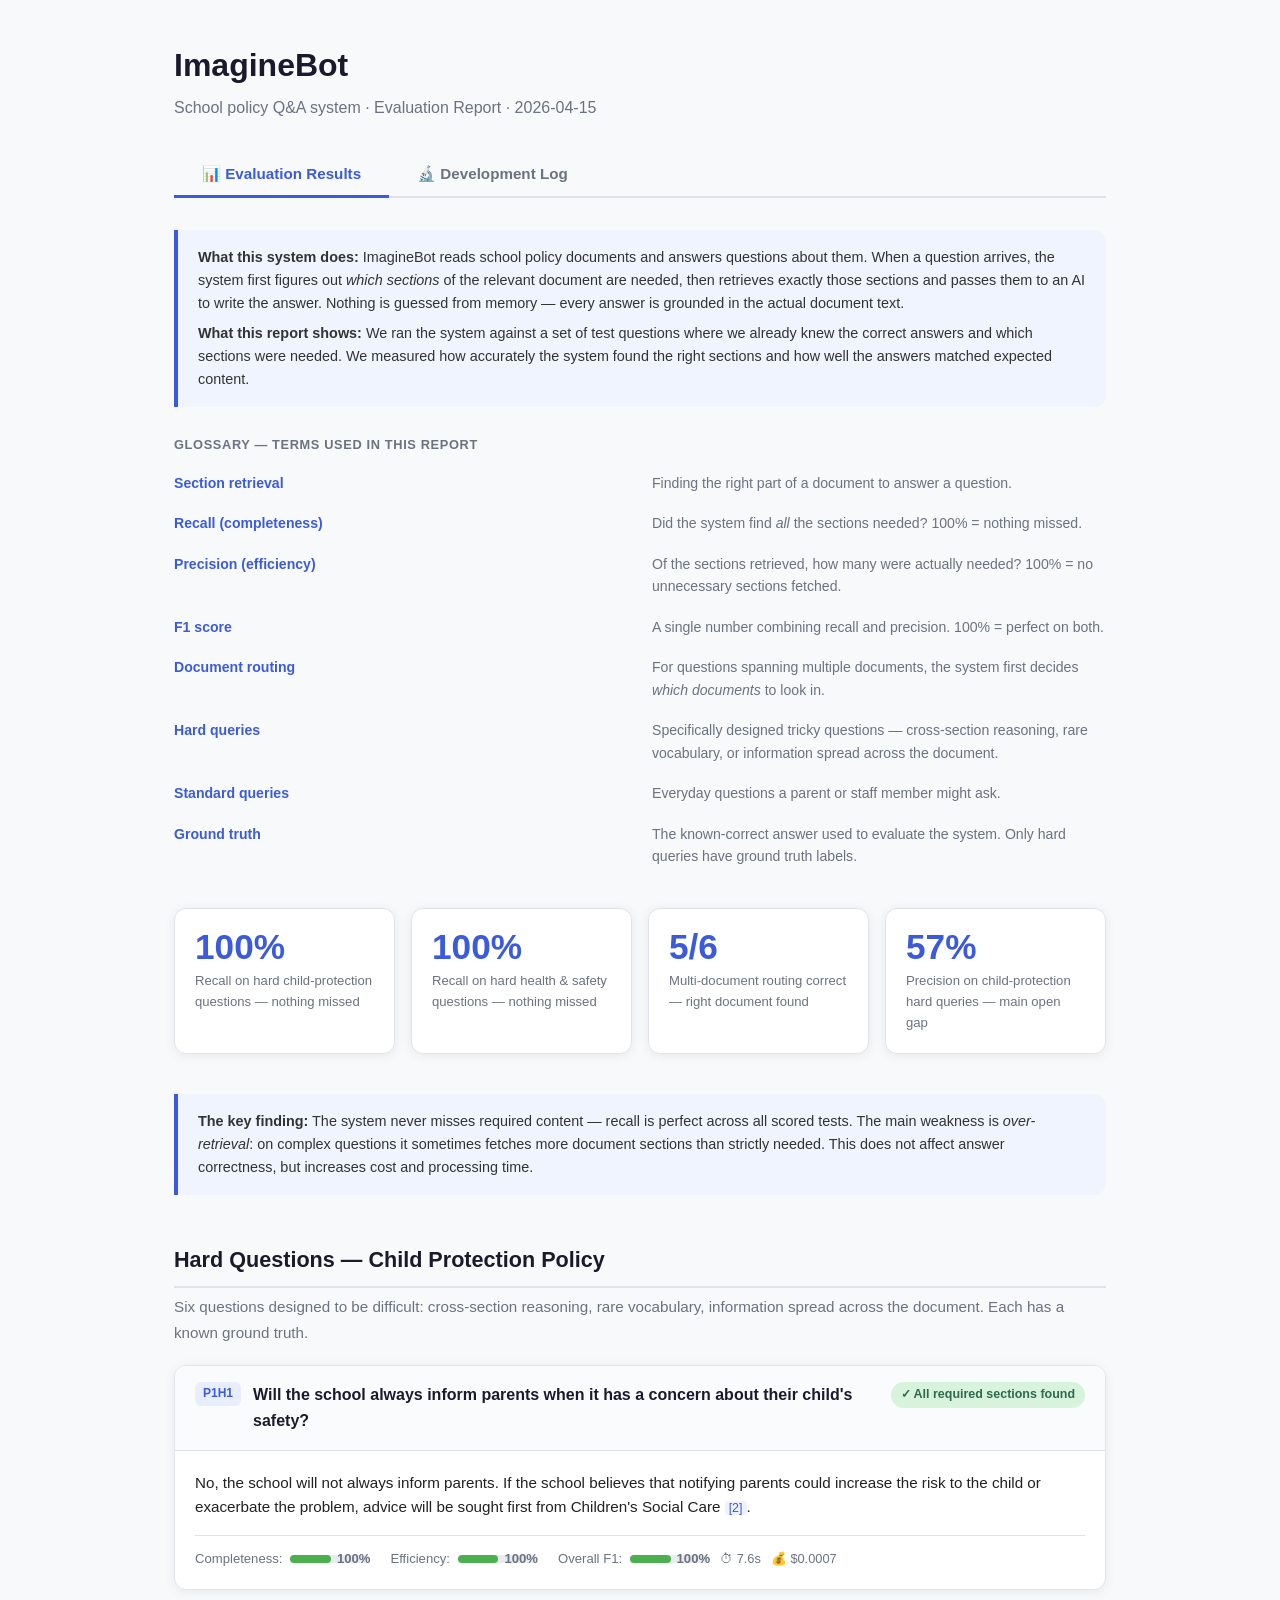
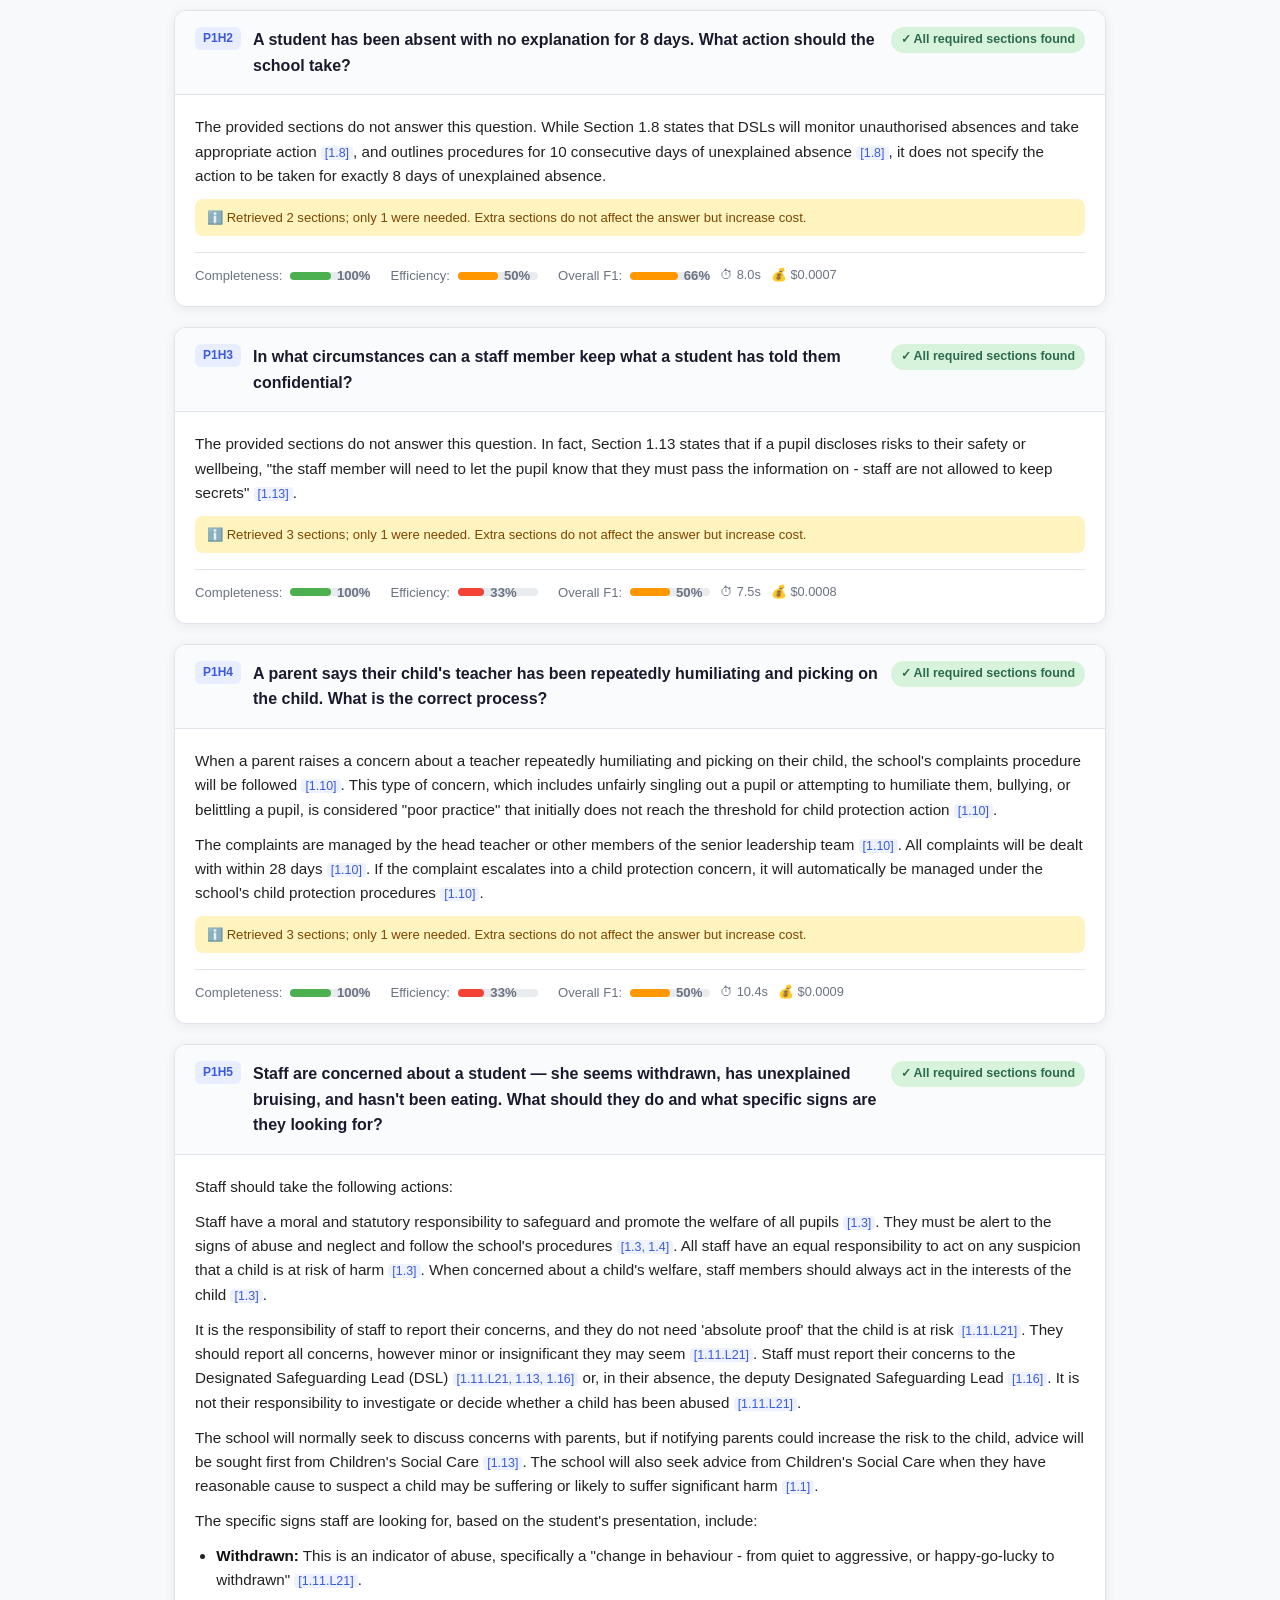
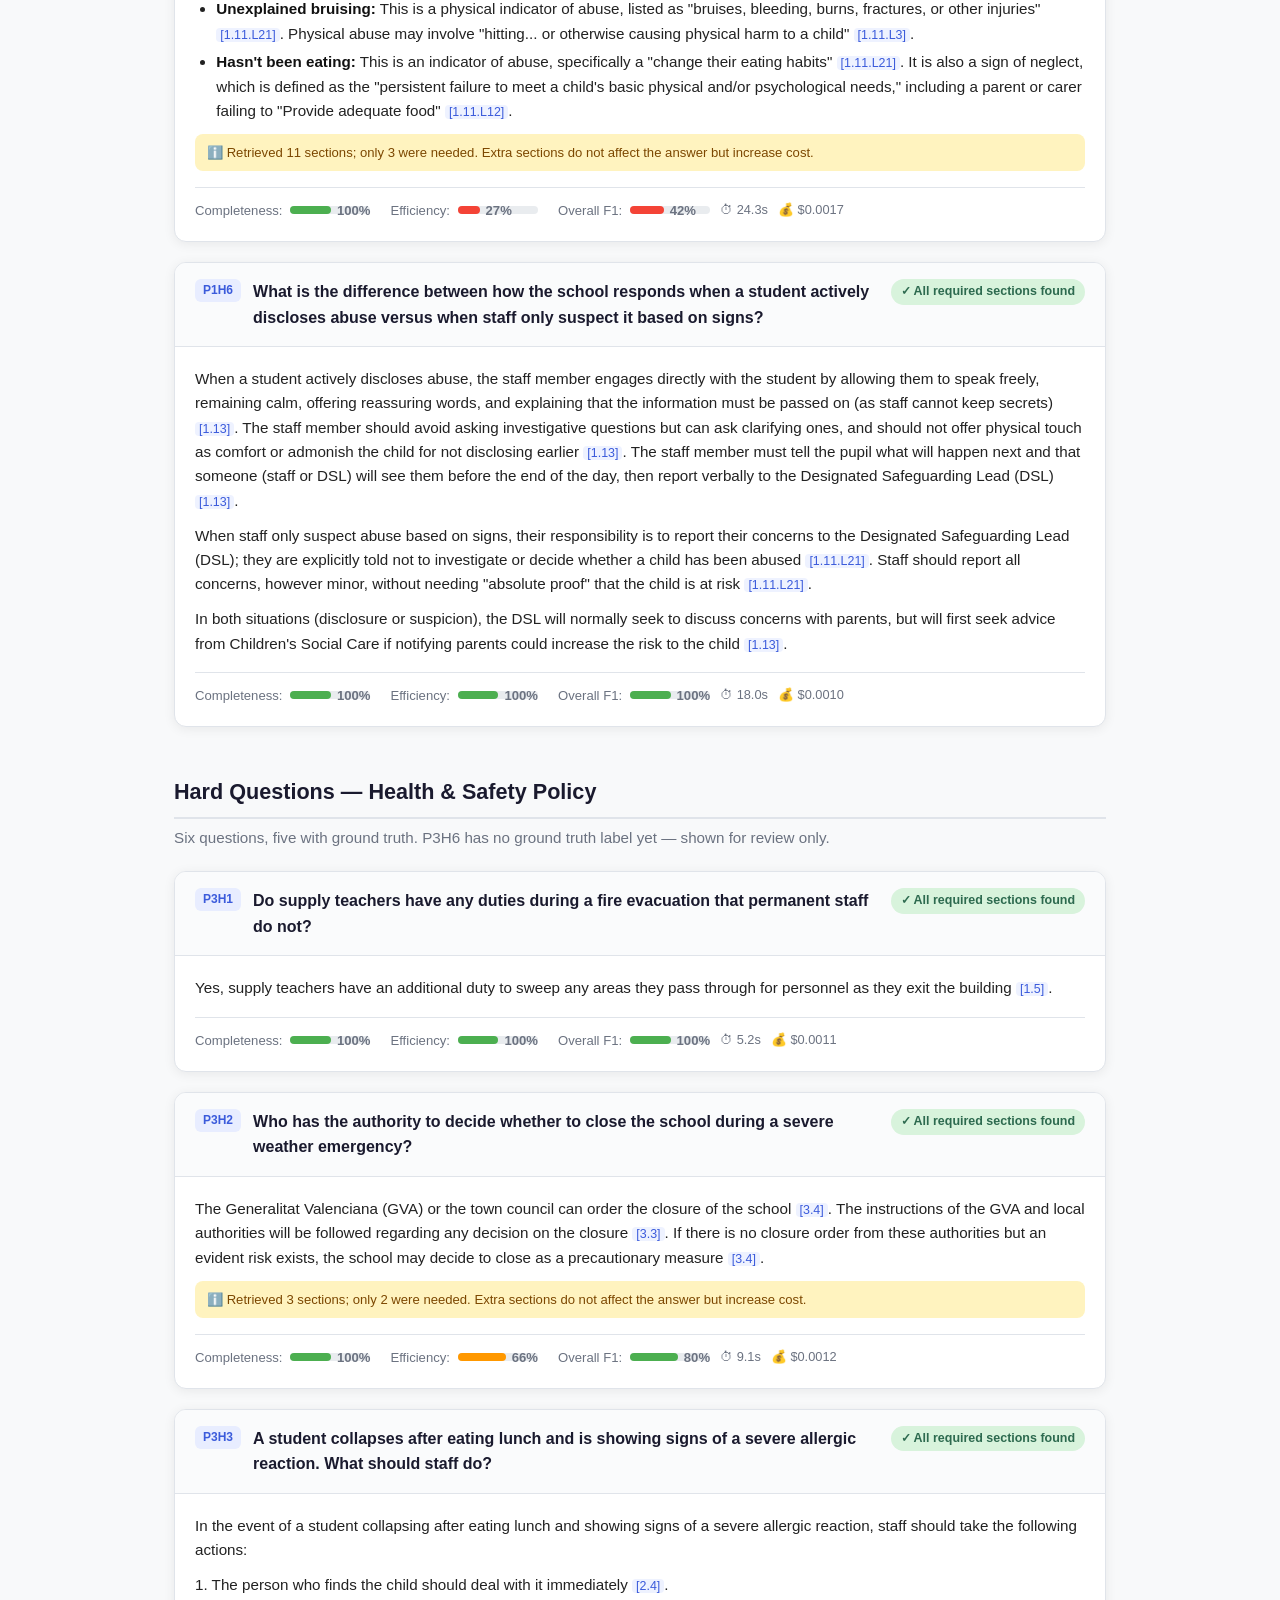
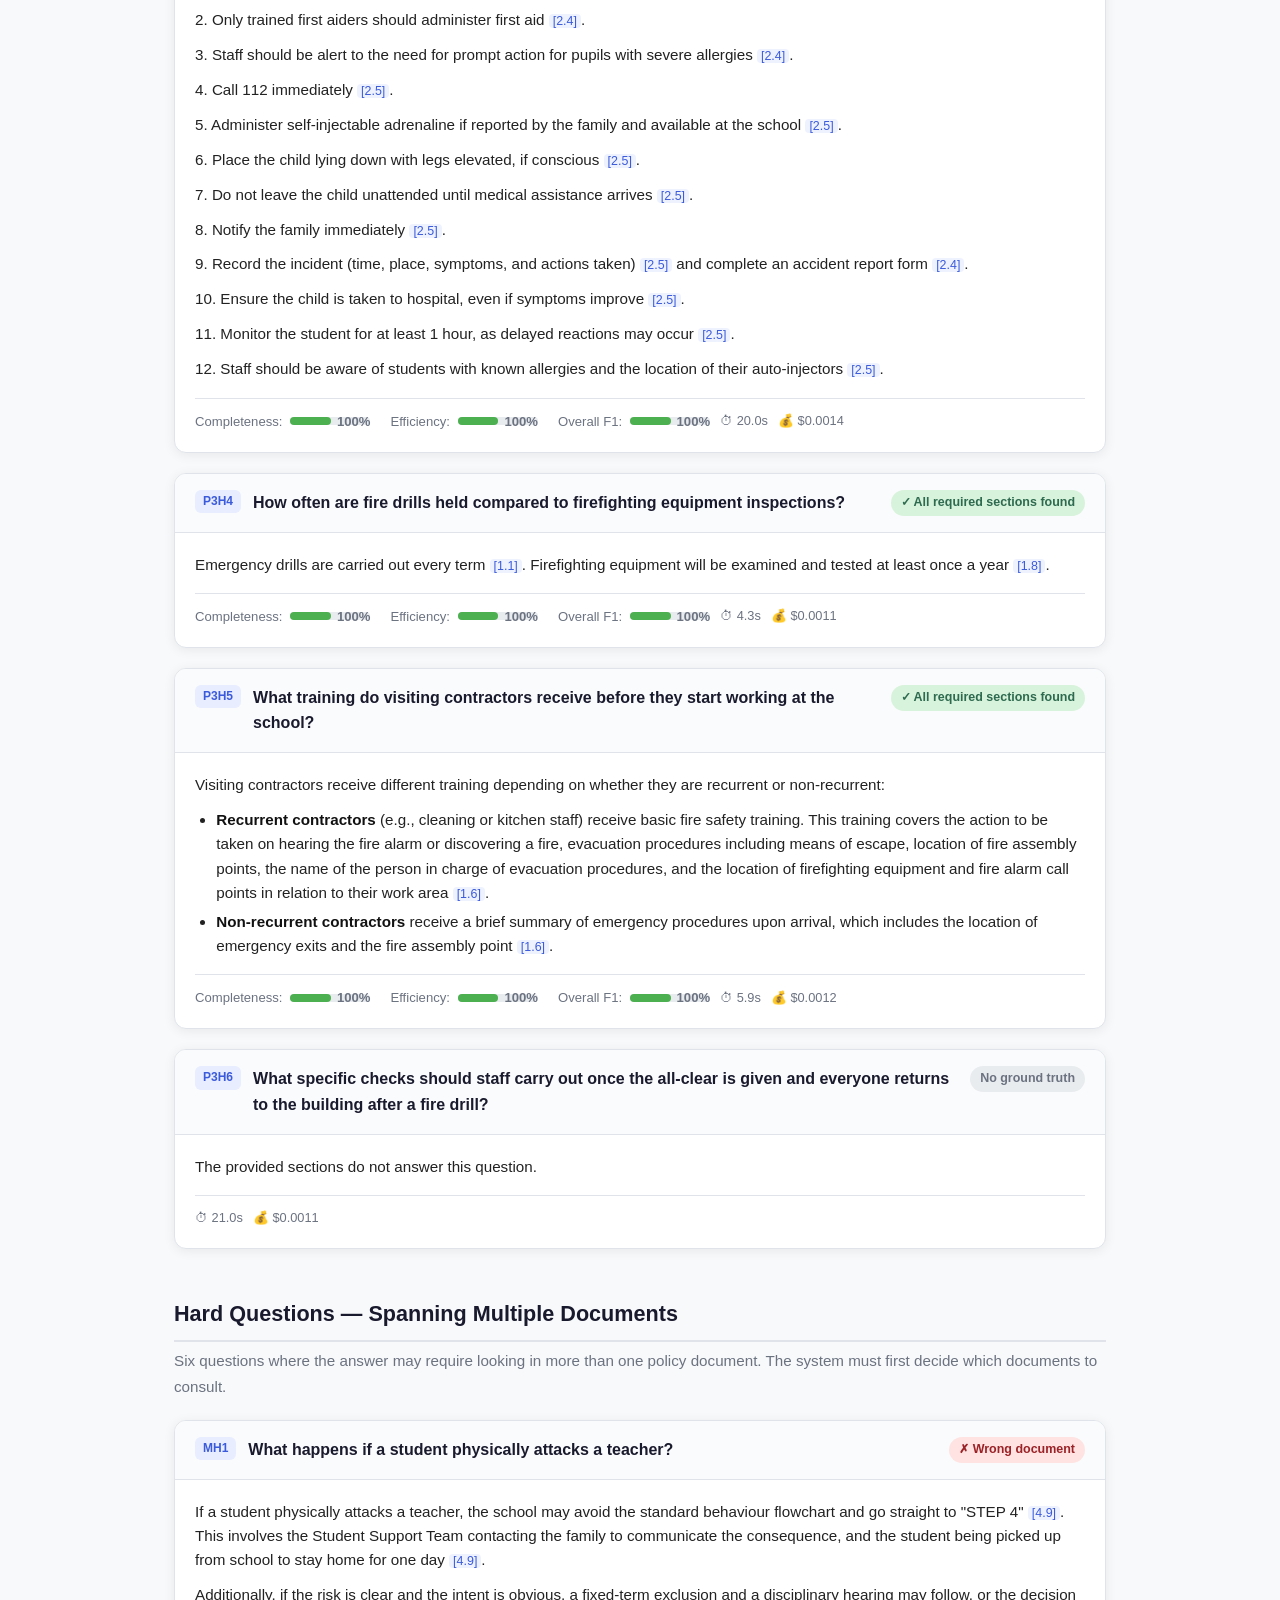
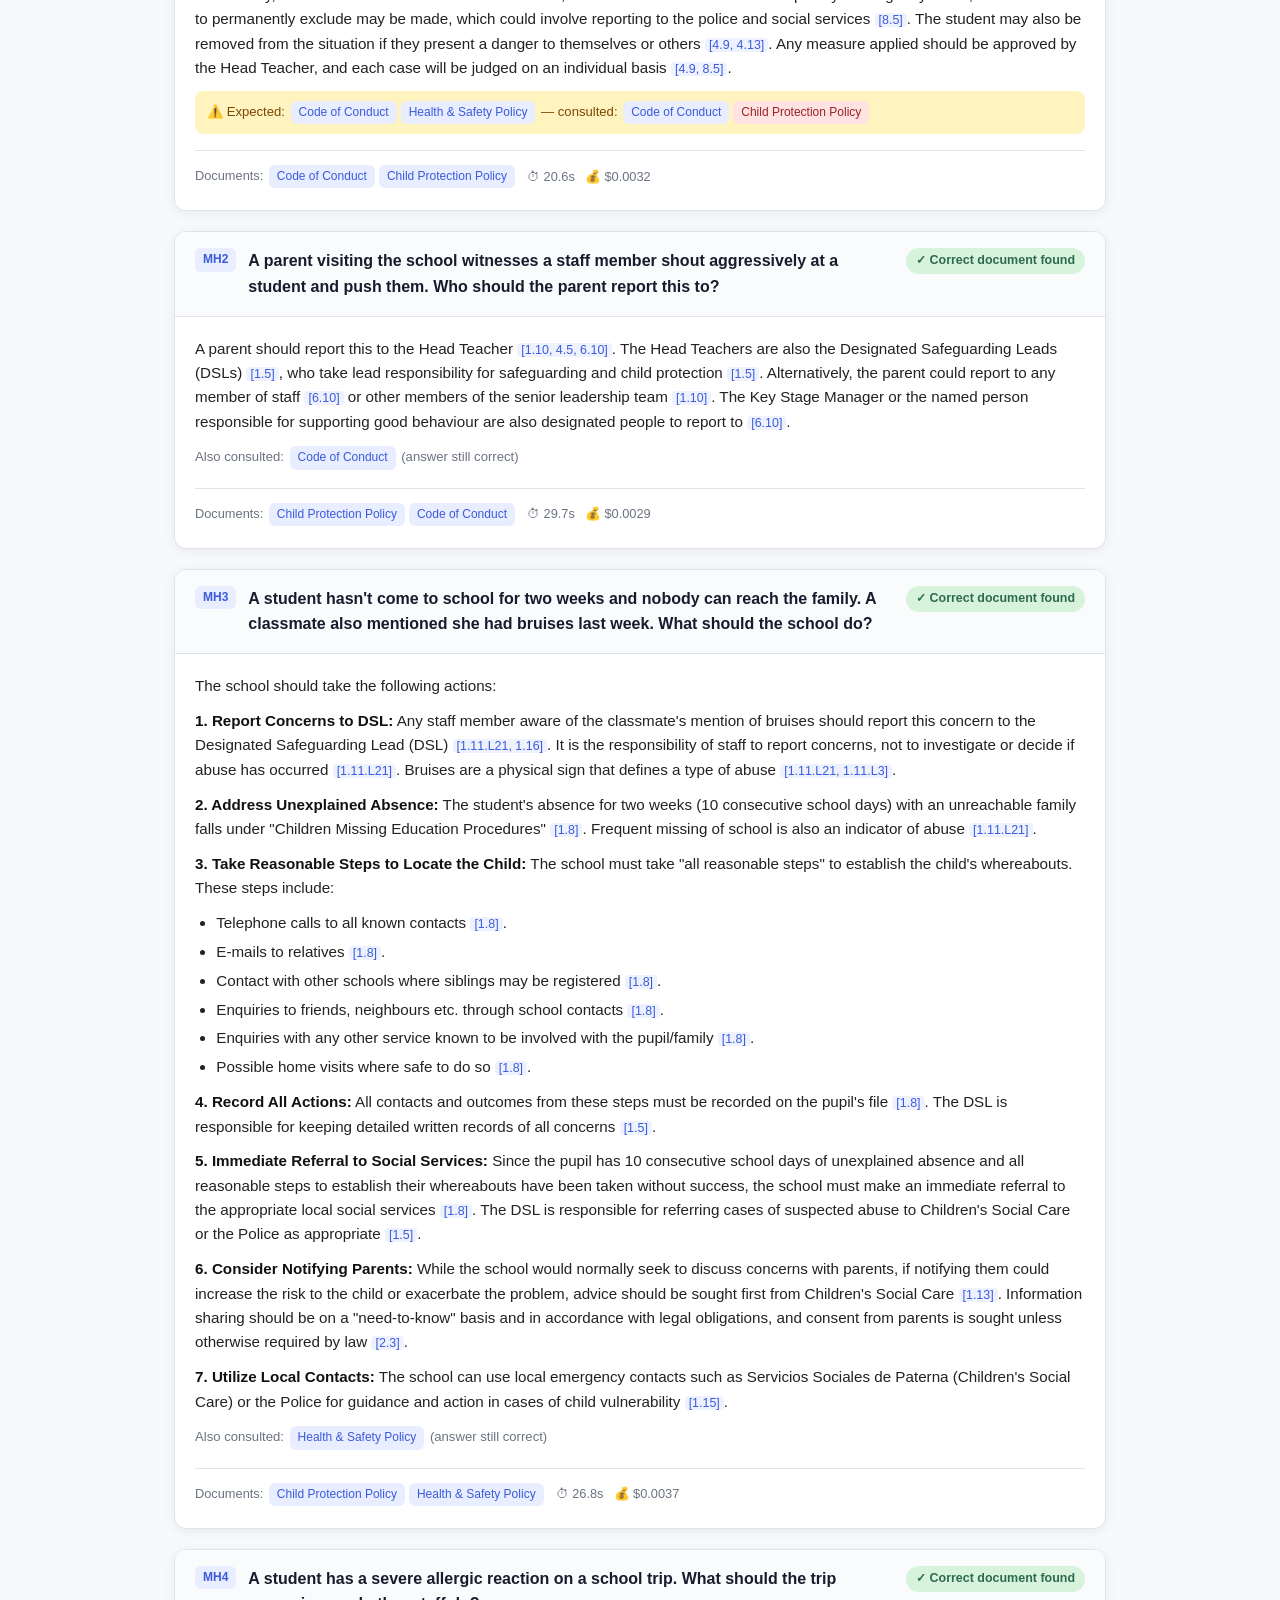
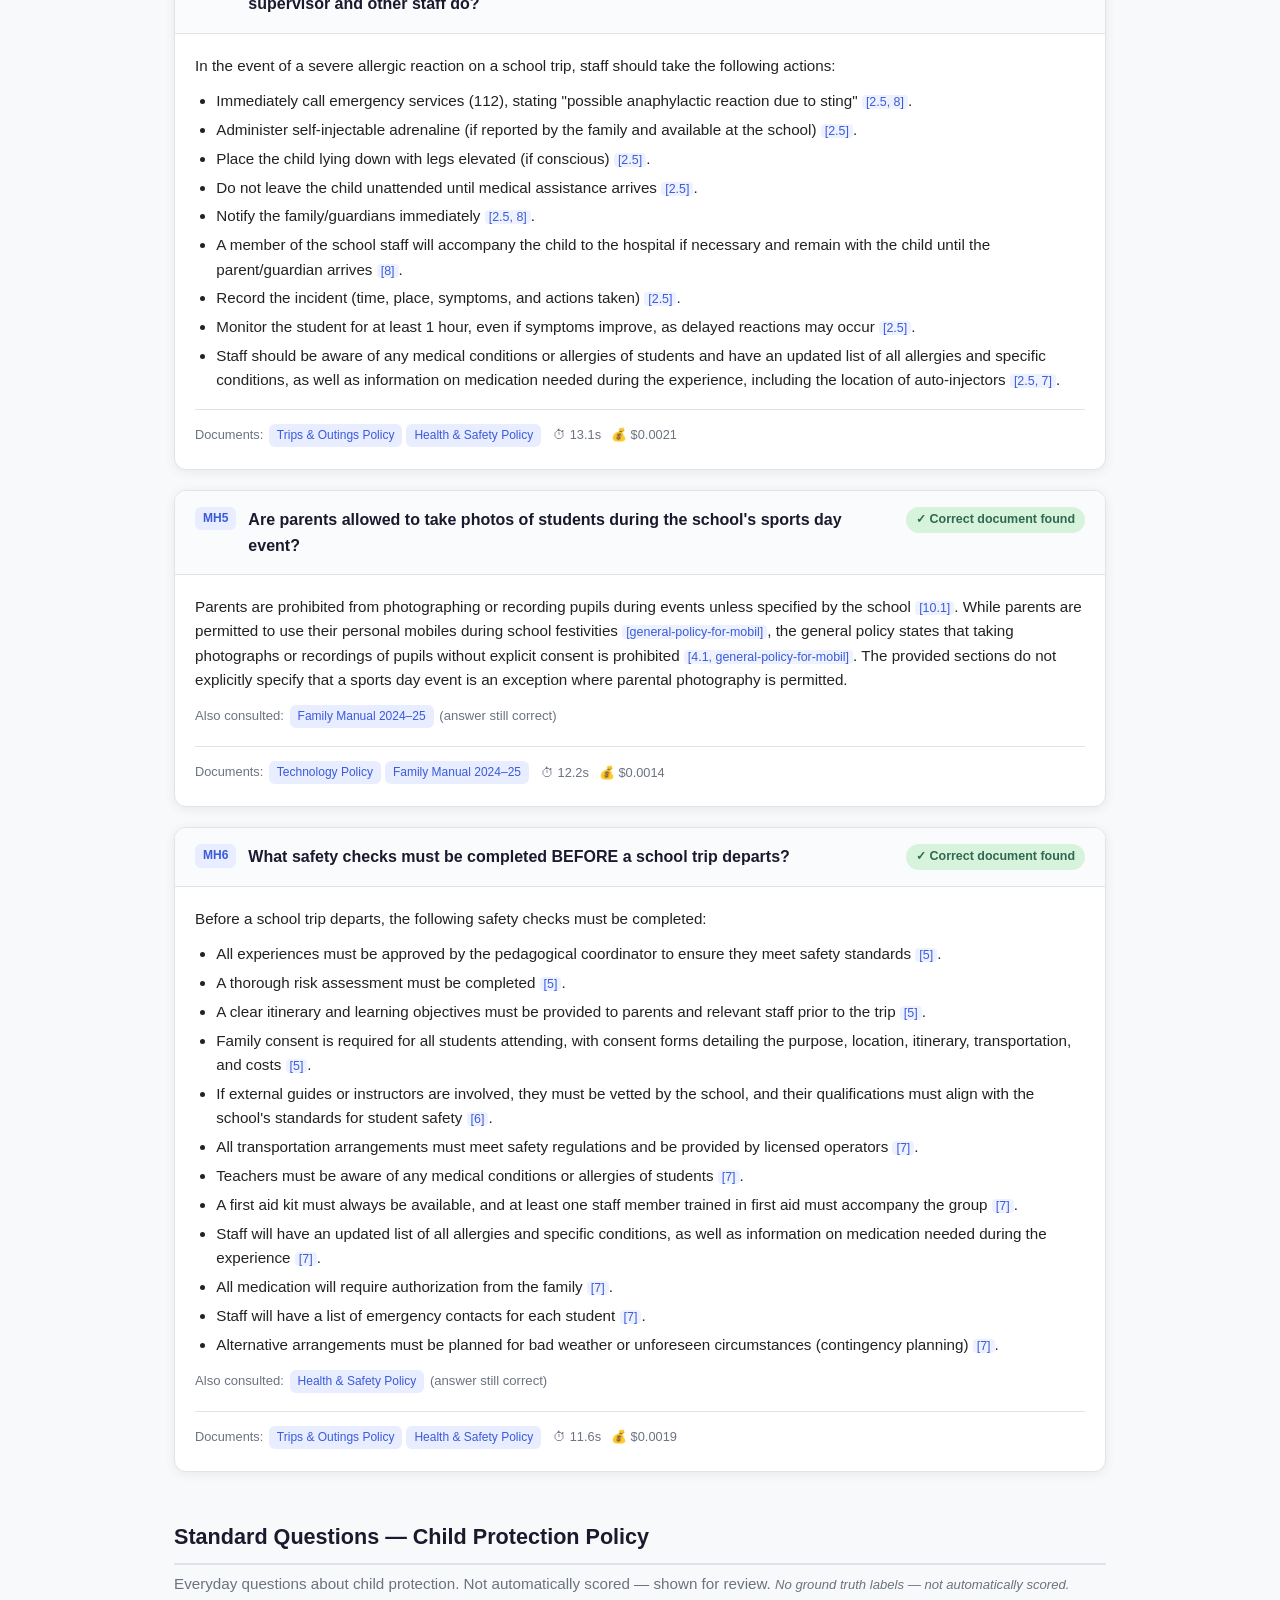
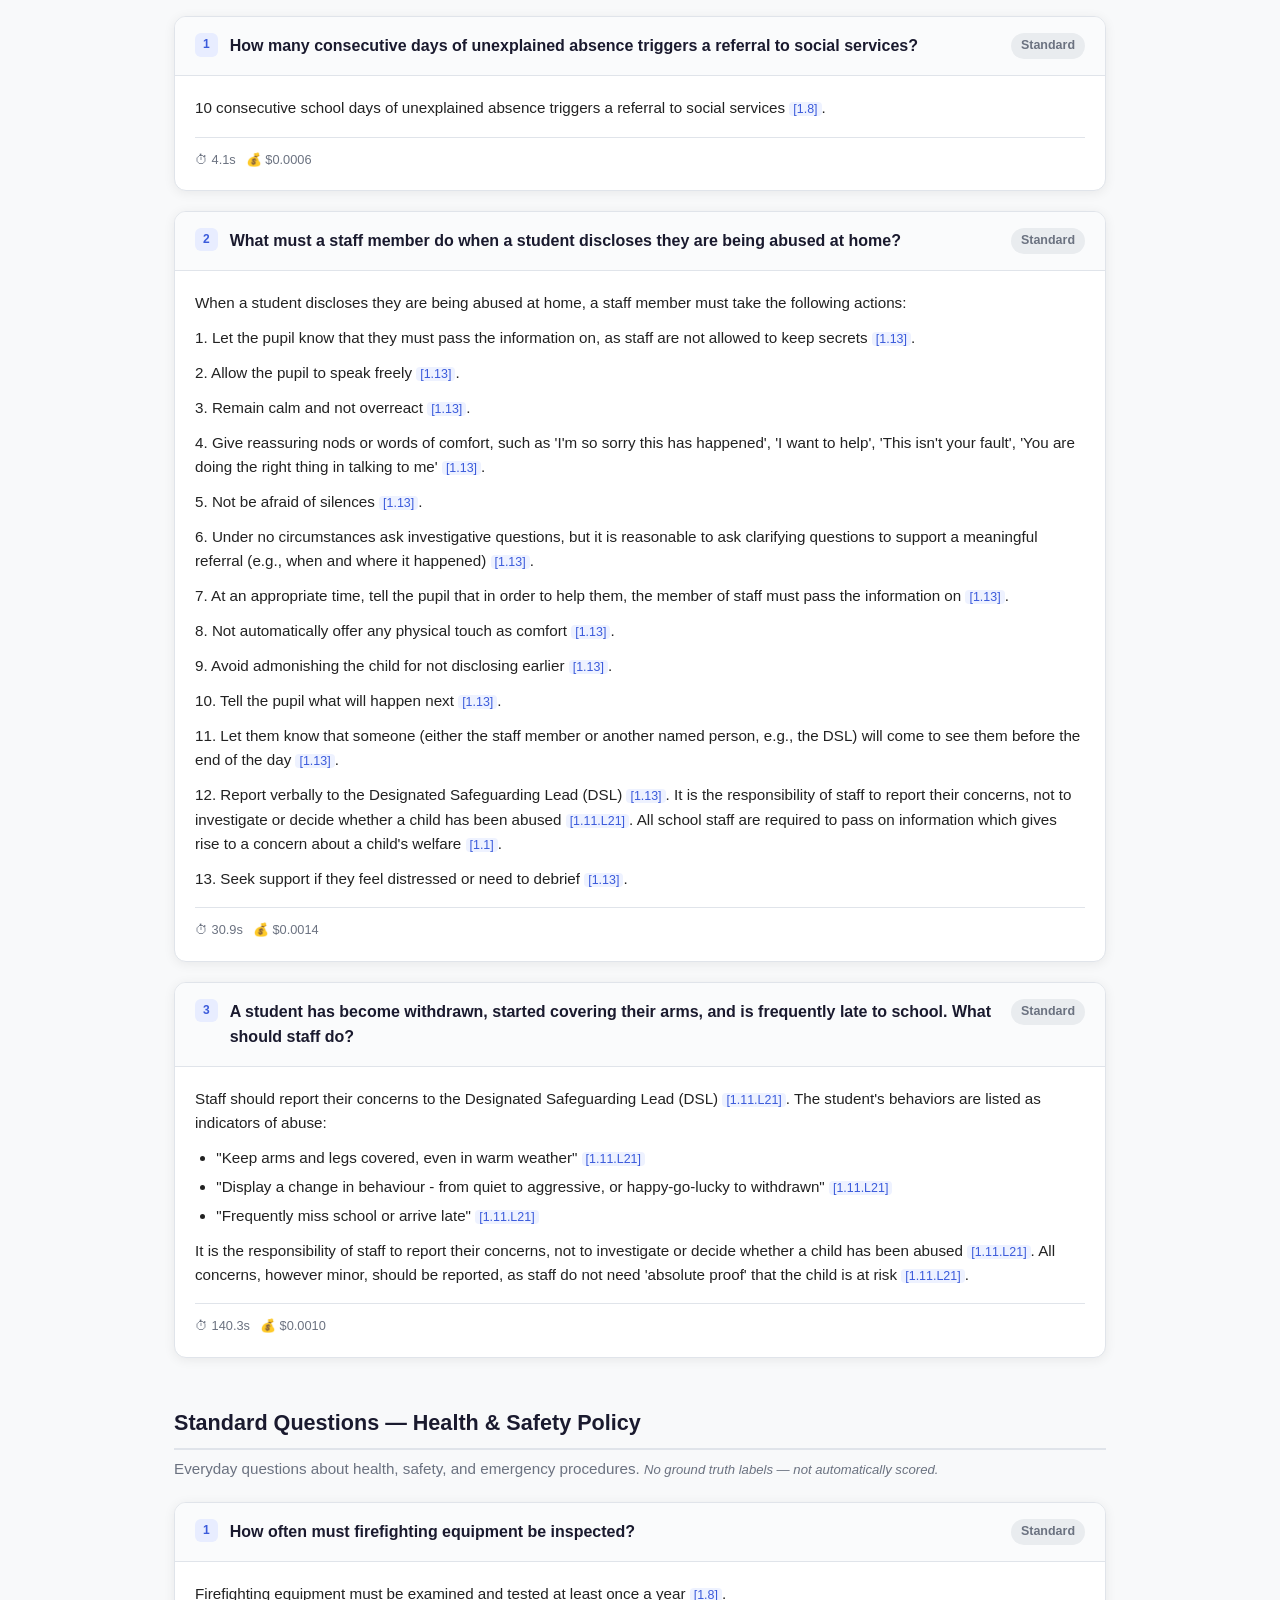
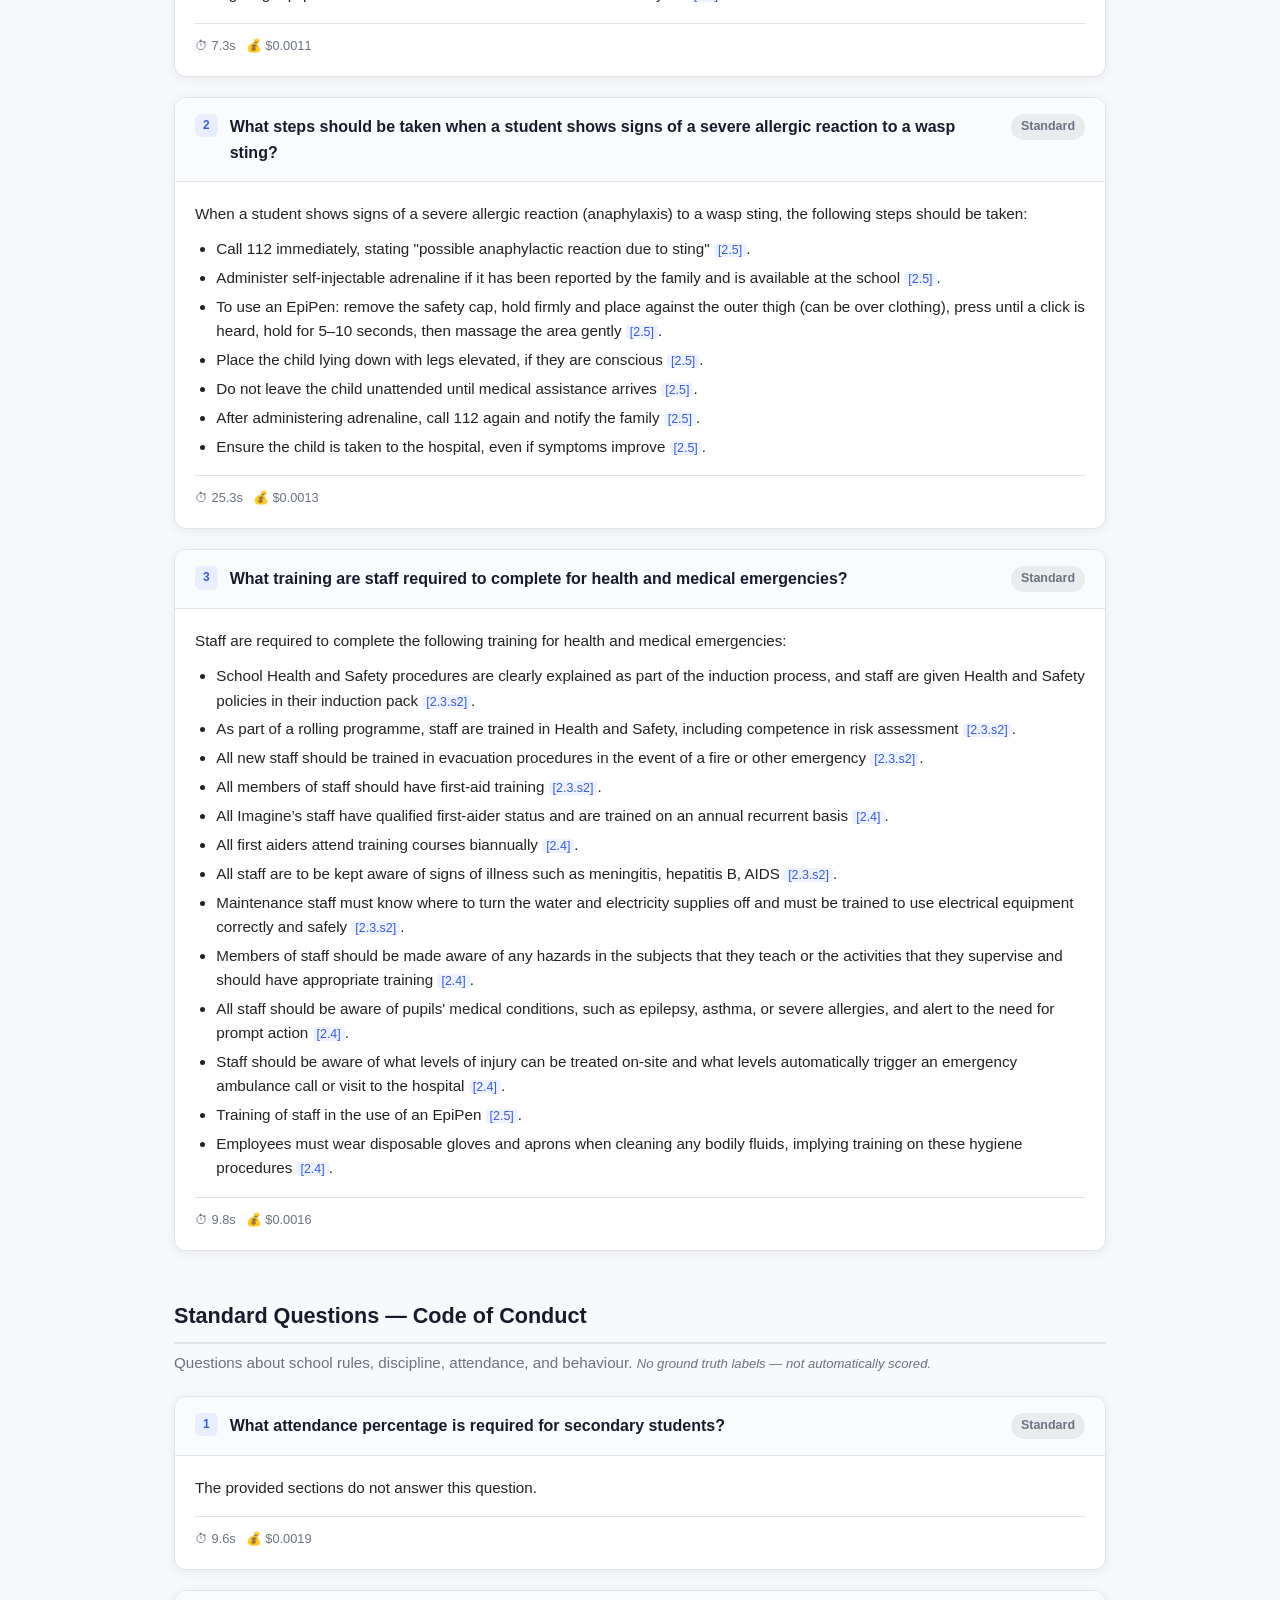
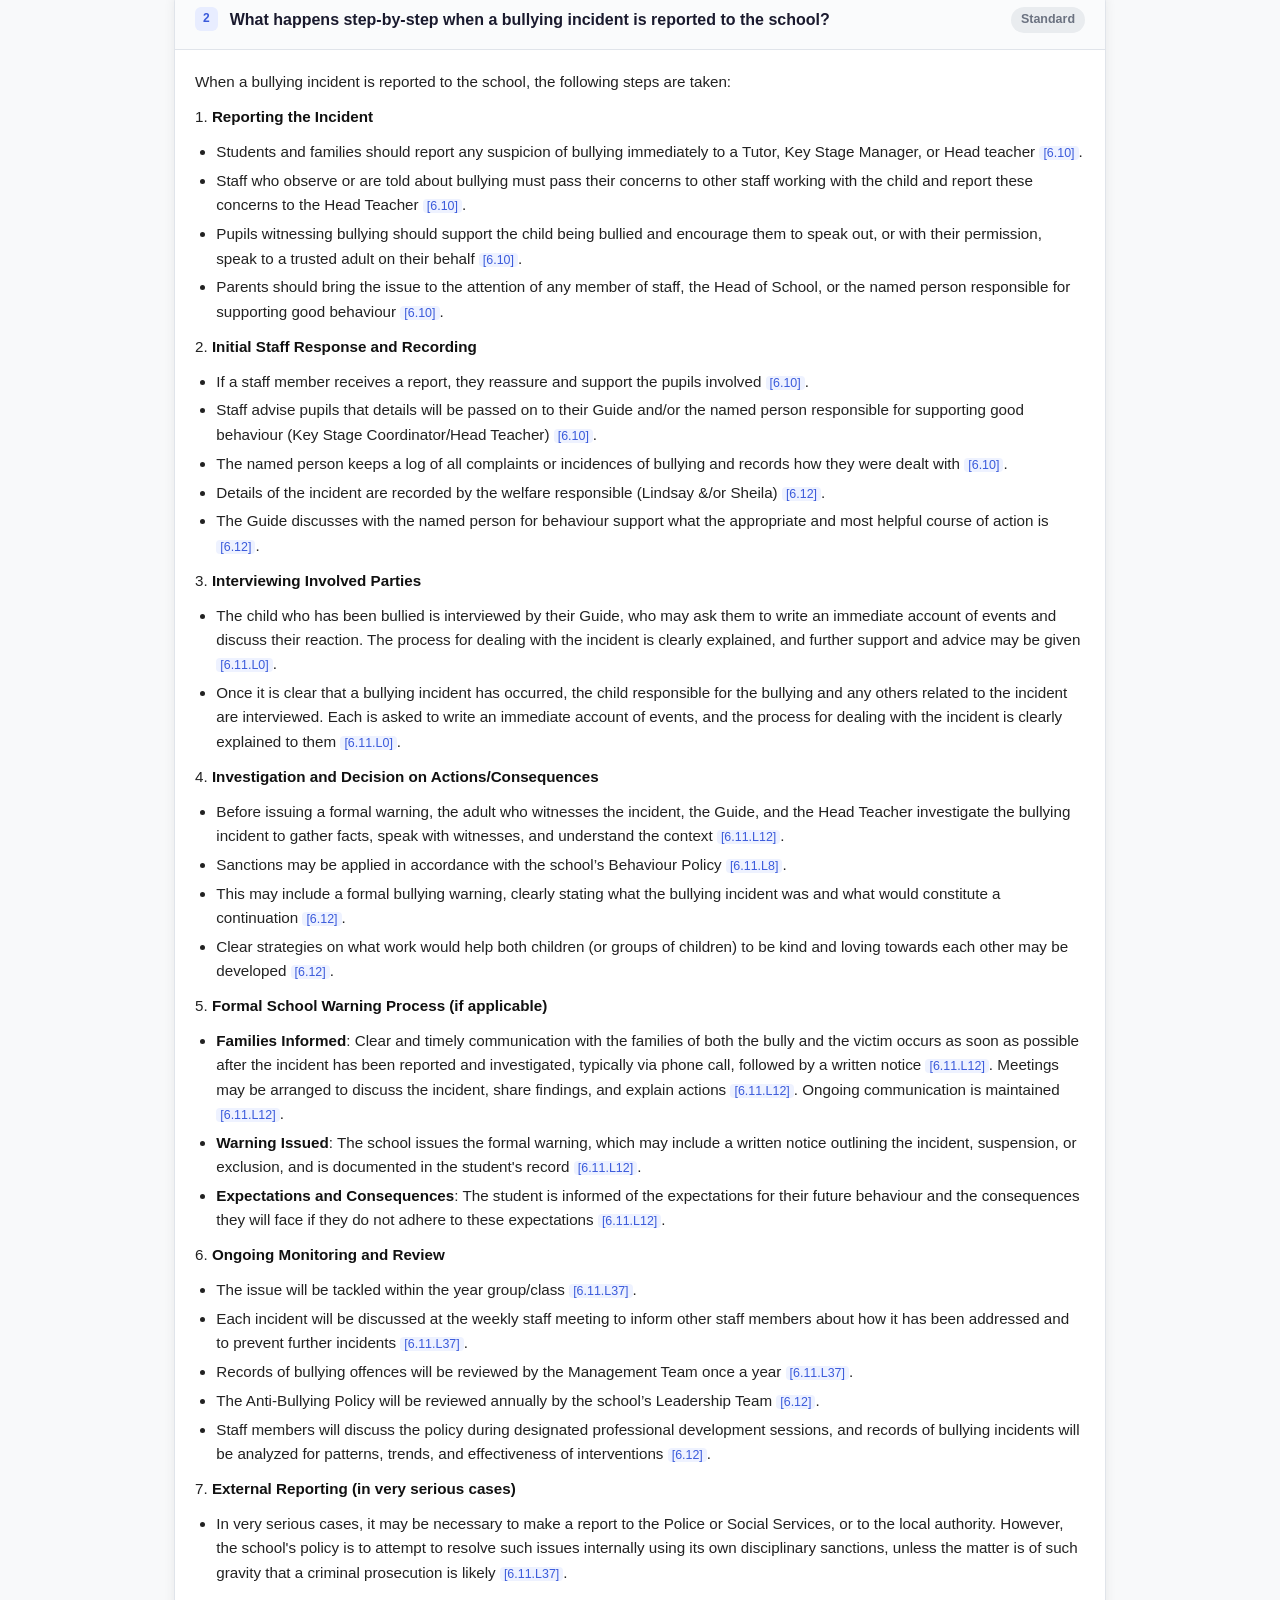
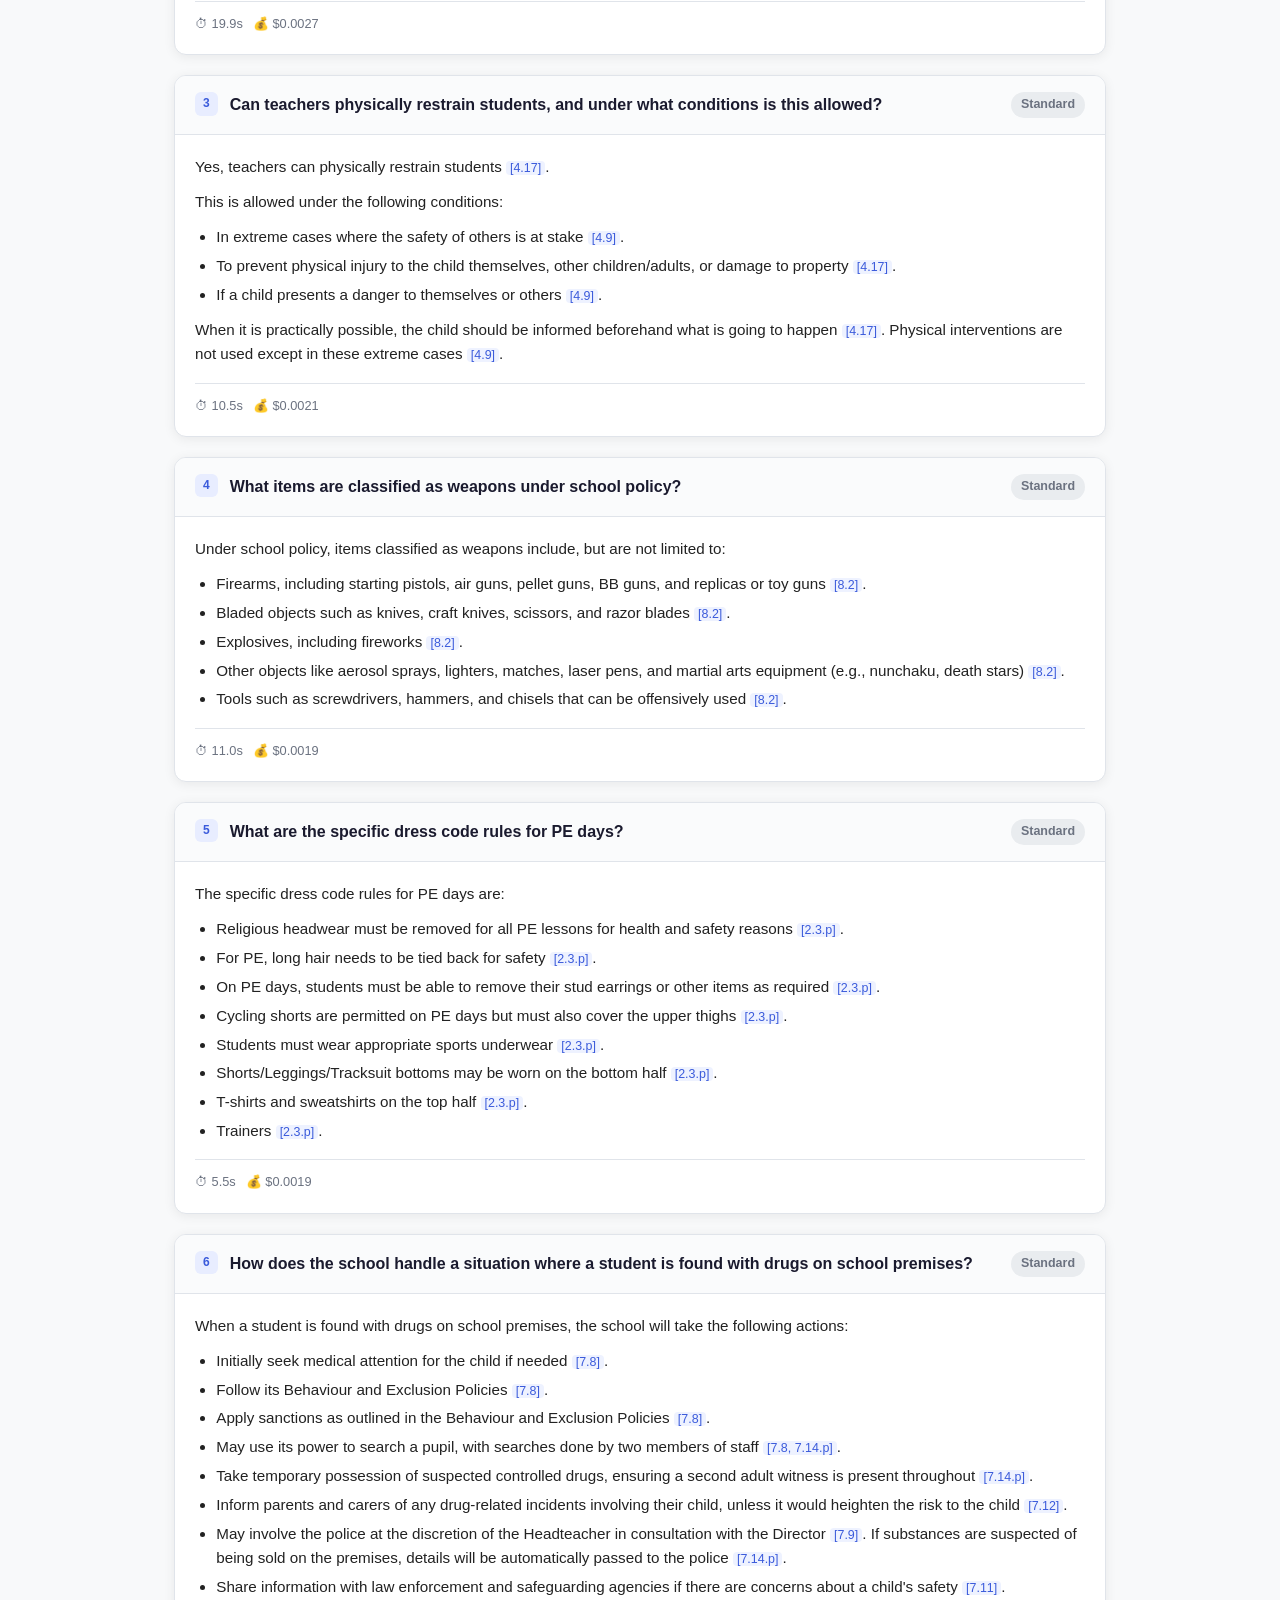
==== commit 2d5e0d34: "Add development log tab to eval report" ====
--- a/index.html
+++ b/index.html
@@ -6,103 +6,154 @@
 <title>ImagineBot — Evaluation Report</title>
 <style>
   :root {
-    --bg: #f8f9fa;
-    --card: #ffffff;
-    --border: #e0e4ea;
-    --text: #1a1a2e;
-    --muted: #6b7280;
-    --accent: #3b5bdb;
-    --pass: #2d6a4f;
-    --pass-bg: #d8f3dc;
-    --fail: #9b2226;
-    --fail-bg: #ffe3e3;
-    --warn: #7c4700;
-    --warn-bg: #fff3bf;
-    --radius: 12px;
-    --shadow: 0 2px 12px rgba(0,0,0,0.07);
+    --bg: #f8f9fa; --card: #ffffff; --border: #e0e4ea;
+    --text: #1a1a2e; --muted: #6b7280; --accent: #3b5bdb;
+    --pass: #2d6a4f; --pass-bg: #d8f3dc;
+    --fail: #9b2226; --fail-bg: #ffe3e3;
+    --warn: #7c4700; --warn-bg: #fff3bf;
+    --radius: 12px; --shadow: 0 2px 12px rgba(0,0,0,0.07);
   }
   * { box-sizing: border-box; margin: 0; padding: 0; }
   body { font-family: -apple-system, BlinkMacSystemFont, 'Segoe UI', sans-serif;
           background: var(--bg); color: var(--text); line-height: 1.6; }
-  .page { max-width: 960px; margin: 0 auto; padding: 40px 24px 80px; }
+  .page { max-width: 980px; margin: 0 auto; padding: 40px 24px 80px; }
   h1 { font-size: 2rem; font-weight: 700; margin-bottom: 4px; }
-  .subtitle { color: var(--muted); font-size: 1rem; margin-bottom: 40px; }
-  h2 { font-size: 1.35rem; font-weight: 700; margin: 48px 0 6px; border-bottom: 2px solid var(--border); padding-bottom: 8px; }
-  h3 { font-size: 1.05rem; font-weight: 600; color: var(--muted); margin: 28px 0 12px; text-transform: uppercase; letter-spacing: .05em; font-size: .8rem; }
+  .subtitle { color: var(--muted); font-size: 1rem; margin-bottom: 0; }
+  h2 { font-size: 1.35rem; font-weight: 700; margin: 48px 0 6px;
+        border-bottom: 2px solid var(--border); padding-bottom: 8px; }
+  h3 { font-size: .8rem; font-weight: 700; color: var(--muted); margin: 28px 0 12px;
+        text-transform: uppercase; letter-spacing: .05em; }
   .section-intro { color: var(--muted); font-size: .95rem; margin-bottom: 20px; line-height: 1.7; }
 
-  /* Summary cards */
-  .summary-grid { display: grid; grid-template-columns: repeat(auto-fit, minmax(180px,1fr)); gap: 16px; margin: 24px 0 40px; }
-  .summary-card { background: var(--card); border: 1px solid var(--border); border-radius: var(--radius); padding: 20px; box-shadow: var(--shadow); }
+  /* ── Tabs ── */
+  .tabs { display: flex; gap: 0; margin: 32px 0 0; border-bottom: 2px solid var(--border); }
+  .tab-btn { padding: 12px 28px; font-size: .95rem; font-weight: 600; cursor: pointer;
+              background: none; border: none; border-bottom: 3px solid transparent;
+              margin-bottom: -2px; color: var(--muted); transition: color .15s; }
+  .tab-btn:hover { color: var(--accent); }
+  .tab-btn.active { color: var(--accent); border-bottom-color: var(--accent); }
+  .tab-pane { display: none; padding-top: 8px; }
+  .tab-pane.active { display: block; }
+
+  /* ── Summary ── */
+  .summary-grid { display: grid; grid-template-columns: repeat(auto-fit, minmax(180px,1fr));
+                   gap: 16px; margin: 24px 0 40px; }
+  .summary-card { background: var(--card); border: 1px solid var(--border);
+                   border-radius: var(--radius); padding: 20px; box-shadow: var(--shadow); }
   .summary-card .big { font-size: 2.2rem; font-weight: 700; color: var(--accent); line-height: 1; }
   .summary-card .label { font-size: .82rem; color: var(--muted); margin-top: 6px; }
 
-  /* QA cards */
-  .qa-card { background: var(--card); border: 1px solid var(--border); border-radius: var(--radius);
-              margin-bottom: 20px; box-shadow: var(--shadow); overflow: hidden; }
-  .qa-header { padding: 16px 20px; display: flex; justify-content: space-between; align-items: flex-start; gap: 12px; border-bottom: 1px solid var(--border); background: #fafbfc; }
-  .qa-qid { font-size: .75rem; font-weight: 700; color: var(--accent); background: #e8edff; border-radius: 6px; padding: 2px 8px; white-space: nowrap; }
-  .qa-question { font-size: 1rem; font-weight: 600; flex: 1; }
+  /* ── QA cards ── */
+  .qa-card { background: var(--card); border: 1px solid var(--border);
+              border-radius: var(--radius); margin-bottom: 20px;
+              box-shadow: var(--shadow); overflow: hidden; }
+  .qa-header { padding: 16px 20px; display: flex; justify-content: space-between;
+                align-items: flex-start; gap: 12px; border-bottom: 1px solid var(--border);
+                background: #fafbfc; flex-wrap: wrap; }
+  .qa-qid { font-size: .75rem; font-weight: 700; color: var(--accent);
+             background: #e8edff; border-radius: 6px; padding: 2px 8px; white-space: nowrap; }
+  .qa-question { font-size: 1rem; font-weight: 600; flex: 1; min-width: 200px; }
   .qa-body { padding: 20px; }
   .qa-answer { font-size: .95rem; color: #222; }
   .qa-answer p { margin-bottom: .7em; }
   .qa-answer ul { margin: .4em 0 .7em 1.4em; }
   .qa-answer li { margin-bottom: .3em; }
   .qa-answer strong { color: #111; }
-  .qa-answer cite { font-style: normal; background: #eef2ff; color: var(--accent); border-radius: 4px; padding: 0 4px; font-size: .82em; }
-  .qa-meta { margin-top: 16px; display: flex; flex-wrap: wrap; gap: 10px; align-items: center; font-size: .8rem; color: var(--muted); border-top: 1px solid var(--border); padding-top: 12px; }
-
-  /* Score bars */
-  .scores { display: flex; gap: 16px; flex-wrap: wrap; margin-bottom: 4px; }
-  .score-item { display: flex; align-items: center; gap: 6px; font-size: .82rem; }
-  .score-label { color: var(--muted); white-space: nowrap; }
-  .score-bar-wrap { width: 80px; background: #e9ecef; border-radius: 999px; height: 8px; position: relative; display: inline-flex; align-items: center; }
+  .qa-answer cite { font-style: normal; background: #eef2ff; color: var(--accent);
+                     border-radius: 4px; padding: 0 4px; font-size: .82em; }
+  .qa-meta { margin-top: 16px; display: flex; flex-wrap: wrap; gap: 10px;
+              align-items: center; font-size: .8rem; color: var(--muted);
+              border-top: 1px solid var(--border); padding-top: 12px; }
+  .scores { display: flex; gap: 8px; flex-wrap: wrap; align-items: center; }
+  .score-label { color: var(--muted); white-space: nowrap; font-size: .82rem; }
+  .score-bar-wrap { width: 80px; background: #e9ecef; border-radius: 999px; height: 8px;
+                     display: inline-flex; align-items: center; }
   .score-bar { height: 8px; border-radius: 999px; }
   .score-val { font-weight: 700; font-size: .82rem; margin-left: 6px; }
   .no-score { color: var(--muted); }
-
-  /* Badges */
   .badge { font-size: .78rem; font-weight: 600; padding: 3px 10px; border-radius: 999px; }
   .badge.pass { background: var(--pass-bg); color: var(--pass); }
   .badge.fail { background: var(--fail-bg); color: var(--fail); }
-  .badge.warn { background: var(--warn-bg); color: var(--warn); }
   .badge.neutral { background: #e9ecef; color: var(--muted); }
-
-  /* Doc pills */
-  .doc-pill { font-size: .75rem; background: #e8edff; color: var(--accent); border-radius: 6px; padding: 2px 8px; display: inline-block; margin: 2px 2px; }
+  .doc-pill { font-size: .75rem; background: #e8edff; color: var(--accent);
+               border-radius: 6px; padding: 2px 8px; display: inline-block; margin: 2px; }
   .doc-pill.wrong { background: var(--fail-bg); color: var(--fail); }
-
-  /* Explainer box */
-  .explainer { background: #f0f4ff; border-left: 4px solid var(--accent); border-radius: 0 var(--radius) var(--radius) 0; padding: 16px 20px; margin: 24px 0; font-size: .9rem; color: #333; }
-  .explainer strong { color: var(--accent); }
+  .explainer { background: #f0f4ff; border-left: 4px solid var(--accent);
+                border-radius: 0 var(--radius) var(--radius) 0;
+                padding: 16px 20px; margin: 24px 0; font-size: .9rem; color: #333; }
   .explainer p { margin-bottom: .5em; }
   .explainer p:last-child { margin-bottom: 0; }
-
-  /* Glossary */
   .glossary { display: grid; grid-template-columns: 1fr 1fr; gap: 10px 24px; margin: 16px 0 32px; }
-  @media (max-width: 600px) { .glossary { grid-template-columns: 1fr; } }
+  @media (max-width: 600px) { .glossary { grid-template-columns: 1fr; } .tabs { overflow-x: auto; } }
   .glossary dt { font-weight: 700; font-size: .88rem; color: var(--accent); }
   .glossary dd { font-size: .88rem; color: var(--muted); margin-bottom: 8px; }
-
-  /* Unscored note */
   .unscored-note { font-size: .82rem; color: var(--muted); font-style: italic; }
-  .section-tag { font-size: .72rem; background: #e9ecef; color: var(--muted); border-radius: 4px; padding: 1px 6px; }
-
-  /* Overretrieval warning */
-  .over-warn { background: var(--warn-bg); border-radius: 8px; padding: 8px 12px; font-size: .82rem; color: var(--warn); margin-top: 10px; }
+  .over-warn { background: var(--warn-bg); border-radius: 8px; padding: 8px 12px;
+                font-size: .82rem; color: var(--warn); margin-top: 10px; }
+
+  /* ── Heuristics tab ── */
+  .h-intro { color: var(--muted); font-size: .95rem; line-height: 1.7;
+              margin: 24px 0 32px; max-width: 680px; }
+  .h-filters { display: flex; flex-wrap: wrap; gap: 8px; margin-bottom: 28px; }
+  .h-filter-btn { padding: 5px 14px; border-radius: 999px; border: 1px solid var(--border);
+                   background: var(--card); font-size: .82rem; cursor: pointer;
+                   color: var(--muted); transition: all .15s; }
+  .h-filter-btn:hover, .h-filter-btn.active { background: var(--accent);
+                   color: #fff; border-color: var(--accent); }
+  .h-timeline { position: relative; padding-left: 24px; }
+  .h-timeline::before { content:''; position: absolute; left: 7px; top: 0; bottom: 0;
+                          width: 2px; background: var(--border); }
+  .h-card { background: var(--card); border: 1px solid var(--border);
+             border-radius: var(--radius); margin-bottom: 16px; box-shadow: var(--shadow);
+             position: relative; }
+  .h-card::before { content:''; position: absolute; left: -20px; top: 20px;
+                     width: 10px; height: 10px; border-radius: 50%;
+                     background: var(--accent); border: 2px solid var(--bg); }
+  .h-card-header { display: flex; align-items: center; gap: 10px; flex-wrap: wrap;
+                    padding: 12px 16px 8px; border-bottom: 1px solid var(--border); }
+  .h-date { font-size: .78rem; font-weight: 700; color: var(--muted);
+             font-family: monospace; white-space: nowrap; }
+  .h-badge { font-size: .72rem; font-weight: 700; padding: 2px 9px;
+              border-radius: 999px; white-space: nowrap; }
+  .h-service { font-size: .78rem; color: var(--muted); }
+  .h-task { font-size: .95rem; font-weight: 600; padding: 10px 16px 0; }
+  .h-field { display: grid; grid-template-columns: 160px 1fr; gap: 8px;
+              padding: 6px 16px; font-size: .88rem; border-top: 1px solid #f0f2f5; }
+  .h-field:first-of-type { margin-top: 8px; }
+  .h-field-label { color: var(--muted); font-weight: 600; font-size: .78rem;
+                    text-transform: uppercase; letter-spacing: .03em; padding-top: 1px; }
+  .h-field-val { color: var(--text); white-space: pre-wrap; line-height: 1.6; }
+  .h-note { font-size: .82rem; color: var(--muted); background: #fafbfc;
+             padding: 8px 16px; border-top: 1px dashed var(--border);
+             font-style: italic; white-space: pre-wrap; }
+  .h-card.hidden { display: none; }
+  @media (max-width: 600px) {
+    .h-field { grid-template-columns: 1fr; gap: 2px; }
+    .h-timeline { padding-left: 16px; }
+  }
 </style>
 </head>
 <body>
 <div class="page">
-
-  <h1>ImagineBot — Evaluation Report</h1>
-  <div class="subtitle">How well does the system answer questions from school policy documents? · 2026-04-15</div>
-
+  <h1>ImagineBot</h1>
+  <div class="subtitle" style="margin-bottom:4px">School policy Q&amp;A system · Evaluation Report · 2026-04-15</div>
+
+  <div class="tabs">
+    <button class="tab-btn active" onclick="switchTab('eval', this)">📊 Evaluation Results</button>
+    <button class="tab-btn" onclick="switchTab('heuristics', this)">🔬 Development Log</button>
+  </div>
+
+  <!-- TAB 1: Eval -->
+  <div class="tab-pane active" id="tab-eval">
+    
   <div class="explainer">
     <p><strong>What this system does:</strong> ImagineBot reads school policy documents and answers questions about them.
     When a question arrives, the system first figures out <em>which sections</em> of the relevant document are needed,
-    then retrieves exactly those sections and passes them to an AI to write the answer. Nothing is guessed from memory — every answer is grounded in the actual document text.</p>
-    <p><strong>What this report shows:</strong> We ran the system against a set of test questions where we already knew the correct answers and which document sections were needed. We then measured how accurately the system found the right sections and how well the answers matched the expected content.</p>
+    then retrieves exactly those sections and passes them to an AI to write the answer.
+    Nothing is guessed from memory — every answer is grounded in the actual document text.</p>
+    <p><strong>What this report shows:</strong> We ran the system against a set of test questions where we already knew
+    the correct answers and which sections were needed. We measured how accurately the system found the right sections
+    and how well the answers matched expected content.</p>
   </div>
 
   <h3>Glossary — terms used in this report</h3>
@@ -110,14 +161,13 @@
     <dt>Section retrieval</dt><dd>Finding the right part of a document to answer a question.</dd>
     <dt>Recall (completeness)</dt><dd>Did the system find <em>all</em> the sections needed? 100% = nothing missed.</dd>
     <dt>Precision (efficiency)</dt><dd>Of the sections retrieved, how many were actually needed? 100% = no unnecessary sections fetched.</dd>
-    <dt>F1 score</dt><dd>A single number combining recall and precision. 100% = perfect on both. We care more about recall — missing a section is worse than fetching one extra.</dd>
-    <dt>Document routing</dt><dd>For questions that might span multiple documents, the system first decides <em>which document(s)</em> to look in. This step is tested separately.</dd>
-    <dt>Hard queries</dt><dd>Test questions specifically designed to be tricky — requiring cross-section reasoning, rare vocabulary, or information spread across multiple parts of a document.</dd>
-    <dt>Standard queries</dt><dd>Everyday questions a parent or staff member might ask. Simpler, but still representative of real usage.</dd>
-    <dt>Ground truth</dt><dd>The known-correct answer used to evaluate the system. Only the hard queries have ground truth labels; standard queries are shown for review but not automatically scored.</dd>
+    <dt>F1 score</dt><dd>A single number combining recall and precision. 100% = perfect on both.</dd>
+    <dt>Document routing</dt><dd>For questions spanning multiple documents, the system first decides <em>which documents</em> to look in.</dd>
+    <dt>Hard queries</dt><dd>Specifically designed tricky questions — cross-section reasoning, rare vocabulary, or information spread across the document.</dd>
+    <dt>Standard queries</dt><dd>Everyday questions a parent or staff member might ask.</dd>
+    <dt>Ground truth</dt><dd>The known-correct answer used to evaluate the system. Only hard queries have ground truth labels.</dd>
   </dl>
 
-  <h2>Summary</h2>
   <div class="summary-grid">
     <div class="summary-card">
       <div class="big">100%</div>
@@ -140,17 +190,9 @@
   <div class="explainer">
     <p><strong>The key finding:</strong> The system never misses required content — recall is perfect across all scored tests.
     The main weakness is <em>over-retrieval</em>: on complex questions it sometimes fetches more document sections than strictly needed.
-    This does not affect answer correctness, but increases cost and processing time. Fixing precision is the next priority.</p>
-  </div>
-
-  <h2>Hard Questions — Child Protection Policy</h2>
-  <p class="section-intro">
-    Six questions designed to be difficult: they require finding information spread across multiple
-    sections, or where the question uses different vocabulary than the document.
-    Each question has a known ground truth — we know exactly which sections are needed.
-  </p>
-
-  <div class="qa-card">
+    This does not affect answer correctness, but increases cost and processing time.</p>
+  </div>
+<h2>Hard Questions — Child Protection Policy</h2><p class="section-intro">Six questions designed to be difficult: cross-section reasoning, rare vocabulary, information spread across the document. Each has a known ground truth.</p><div class="qa-card">
     <div class="qa-header">
       <span class="qa-qid">P1H1</span>
       <span class="qa-question">Will the school always inform parents when it has a concern about their child&#x27;s safety?</span>
@@ -160,9 +202,17 @@
       <div class="qa-answer"><p>No, the school will not always inform parents. If the school believes that notifying parents could increase the risk to the child or exacerbate the problem, advice will be sought first from Children&#x27;s Social Care <cite>[2]</cite>.</p></div>
       
       <div class="qa-meta">
-<div class="scores"><span class="score-label">Completeness (Recall):</span><div class="score-bar-wrap"><div class="score-bar" style="width:100%;background:#4caf50"></div><span class="score-val">100%</span></div><span class="score-label" style="margin-left:12px">Efficiency (Precision):</span><div class="score-bar-wrap"><div class="score-bar" style="width:100%;background:#4caf50"></div><span class="score-val">100%</span></div><span class="score-label" style="margin-left:12px">Overall (F1):</span><div class="score-bar-wrap"><div class="score-bar" style="width:100%;background:#4caf50"></div><span class="score-val">100%</span></div></div><span>⏱ 7.6s</span><span>💰 $0.0007</span></div></div></div>
-
-  <div class="qa-card">
+        <div class="scores">
+          <span class="score-label">Completeness:</span><div class="score-bar-wrap"><div class="score-bar" style="width:100%;background:#4caf50"></div><span class="score-val">100%</span></div>
+          <span class="score-label" style="margin-left:12px">Efficiency:</span><div class="score-bar-wrap"><div class="score-bar" style="width:100%;background:#4caf50"></div><span class="score-val">100%</span></div>
+          <span class="score-label" style="margin-left:12px">Overall F1:</span><div class="score-bar-wrap"><div class="score-bar" style="width:100%;background:#4caf50"></div><span class="score-val">100%</span></div>
+        </div>
+        
+        <span>⏱ 7.6s</span>
+        <span>💰 $0.0007</span>
+      </div>
+    </div>
+  </div><div class="qa-card">
     <div class="qa-header">
       <span class="qa-qid">P1H2</span>
       <span class="qa-question">A student has been absent with no explanation for 8 days. What action should the school take?</span>
@@ -172,9 +222,17 @@
       <div class="qa-answer"><p>The provided sections do not answer this question. While Section 1.8 states that DSLs will monitor unauthorised absences and take appropriate action <cite>[1.8]</cite>, and outlines procedures for 10 consecutive days of unexplained absence <cite>[1.8]</cite>, it does not specify the action to be taken for exactly 8 days of unexplained absence.</p></div>
       <div class="over-warn">ℹ️ Retrieved 2 sections; only 1 were needed. Extra sections do not affect the answer but increase cost.</div>
       <div class="qa-meta">
-<div class="scores"><span class="score-label">Completeness (Recall):</span><div class="score-bar-wrap"><div class="score-bar" style="width:100%;background:#4caf50"></div><span class="score-val">100%</span></div><span class="score-label" style="margin-left:12px">Efficiency (Precision):</span><div class="score-bar-wrap"><div class="score-bar" style="width:50%;background:#ff9800"></div><span class="score-val">50%</span></div><span class="score-label" style="margin-left:12px">Overall (F1):</span><div class="score-bar-wrap"><div class="score-bar" style="width:66%;background:#ff9800"></div><span class="score-val">66%</span></div></div><span>⏱ 8.0s</span><span>💰 $0.0007</span></div></div></div>
-
-  <div class="qa-card">
+        <div class="scores">
+          <span class="score-label">Completeness:</span><div class="score-bar-wrap"><div class="score-bar" style="width:100%;background:#4caf50"></div><span class="score-val">100%</span></div>
+          <span class="score-label" style="margin-left:12px">Efficiency:</span><div class="score-bar-wrap"><div class="score-bar" style="width:50%;background:#ff9800"></div><span class="score-val">50%</span></div>
+          <span class="score-label" style="margin-left:12px">Overall F1:</span><div class="score-bar-wrap"><div class="score-bar" style="width:66%;background:#ff9800"></div><span class="score-val">66%</span></div>
+        </div>
+        
+        <span>⏱ 8.0s</span>
+        <span>💰 $0.0007</span>
+      </div>
+    </div>
+  </div><div class="qa-card">
     <div class="qa-header">
       <span class="qa-qid">P1H3</span>
       <span class="qa-question">In what circumstances can a staff member keep what a student has told them confidential?</span>
@@ -184,9 +242,17 @@
       <div class="qa-answer"><p>The provided sections do not answer this question. In fact, Section 1.13 states that if a pupil discloses risks to their safety or wellbeing, &quot;the staff member will need to let the pupil know that they must pass the information on - staff are not allowed to keep secrets&quot; <cite>[1.13]</cite>.</p></div>
       <div class="over-warn">ℹ️ Retrieved 3 sections; only 1 were needed. Extra sections do not affect the answer but increase cost.</div>
       <div class="qa-meta">
-<div class="scores"><span class="score-label">Completeness (Recall):</span><div class="score-bar-wrap"><div class="score-bar" style="width:100%;background:#4caf50"></div><span class="score-val">100%</span></div><span class="score-label" style="margin-left:12px">Efficiency (Precision):</span><div class="score-bar-wrap"><div class="score-bar" style="width:33%;background:#f44336"></div><span class="score-val">33%</span></div><span class="score-label" style="margin-left:12px">Overall (F1):</span><div class="score-bar-wrap"><div class="score-bar" style="width:50%;background:#ff9800"></div><span class="score-val">50%</span></div></div><span>⏱ 7.5s</span><span>💰 $0.0008</span></div></div></div>
-
-  <div class="qa-card">
+        <div class="scores">
+          <span class="score-label">Completeness:</span><div class="score-bar-wrap"><div class="score-bar" style="width:100%;background:#4caf50"></div><span class="score-val">100%</span></div>
+          <span class="score-label" style="margin-left:12px">Efficiency:</span><div class="score-bar-wrap"><div class="score-bar" style="width:33%;background:#f44336"></div><span class="score-val">33%</span></div>
+          <span class="score-label" style="margin-left:12px">Overall F1:</span><div class="score-bar-wrap"><div class="score-bar" style="width:50%;background:#ff9800"></div><span class="score-val">50%</span></div>
+        </div>
+        
+        <span>⏱ 7.5s</span>
+        <span>💰 $0.0008</span>
+      </div>
+    </div>
+  </div><div class="qa-card">
     <div class="qa-header">
       <span class="qa-qid">P1H4</span>
       <span class="qa-question">A parent says their child&#x27;s teacher has been repeatedly humiliating and picking on the child. What is the correct process?</span>
@@ -194,13 +260,20 @@
     </div>
     <div class="qa-body">
       <div class="qa-answer"><p>When a parent raises a concern about a teacher repeatedly humiliating and picking on their child, the school&#x27;s complaints procedure will be followed <cite>[1.10]</cite>. This type of concern, which includes unfairly singling out a pupil or attempting to humiliate them, bullying, or belittling a pupil, is considered &quot;poor practice&quot; that initially does not reach the threshold for child protection action <cite>[1.10]</cite>.</p>
-
 <p>The complaints are managed by the head teacher or other members of the senior leadership team <cite>[1.10]</cite>. All complaints will be dealt with within 28 days <cite>[1.10]</cite>. If the complaint escalates into a child protection concern, it will automatically be managed under the school&#x27;s child protection procedures <cite>[1.10]</cite>.</p></div>
       <div class="over-warn">ℹ️ Retrieved 3 sections; only 1 were needed. Extra sections do not affect the answer but increase cost.</div>
       <div class="qa-meta">
-<div class="scores"><span class="score-label">Completeness (Recall):</span><div class="score-bar-wrap"><div class="score-bar" style="width:100%;background:#4caf50"></div><span class="score-val">100%</span></div><span class="score-label" style="margin-left:12px">Efficiency (Precision):</span><div class="score-bar-wrap"><div class="score-bar" style="width:33%;background:#f44336"></div><span class="score-val">33%</span></div><span class="score-label" style="margin-left:12px">Overall (F1):</span><div class="score-bar-wrap"><div class="score-bar" style="width:50%;background:#ff9800"></div><span class="score-val">50%</span></div></div><span>⏱ 10.4s</span><span>💰 $0.0009</span></div></div></div>
-
-  <div class="qa-card">
+        <div class="scores">
+          <span class="score-label">Completeness:</span><div class="score-bar-wrap"><div class="score-bar" style="width:100%;background:#4caf50"></div><span class="score-val">100%</span></div>
+          <span class="score-label" style="margin-left:12px">Efficiency:</span><div class="score-bar-wrap"><div class="score-bar" style="width:33%;background:#f44336"></div><span class="score-val">33%</span></div>
+          <span class="score-label" style="margin-left:12px">Overall F1:</span><div class="score-bar-wrap"><div class="score-bar" style="width:50%;background:#ff9800"></div><span class="score-val">50%</span></div>
+        </div>
+        
+        <span>⏱ 10.4s</span>
+        <span>💰 $0.0009</span>
+      </div>
+    </div>
+  </div><div class="qa-card">
     <div class="qa-header">
       <span class="qa-qid">P1H5</span>
       <span class="qa-question">Staff are concerned about a student — she seems withdrawn, has unexplained bruising, and hasn&#x27;t been eating. What should they do and what specific signs are they looking for?</span>
@@ -209,11 +282,8 @@
     <div class="qa-body">
       <div class="qa-answer"><p>Staff should take the following actions:</p>
 <p>Staff have a moral and statutory responsibility to safeguard and promote the welfare of all pupils <cite>[1.3]</cite>. They must be alert to the signs of abuse and neglect and follow the school&#x27;s procedures <cite>[1.3, 1.4]</cite>. All staff have an equal responsibility to act on any suspicion that a child is at risk of harm <cite>[1.3]</cite>. When concerned about a child&#x27;s welfare, staff members should always act in the interests of the child <cite>[1.3]</cite>.</p>
-
 <p>It is the responsibility of staff to report their concerns, and they do not need &#x27;absolute proof&#x27; that the child is at risk <cite>[1.11.L21]</cite>. They should report all concerns, however minor or insignificant they may seem <cite>[1.11.L21]</cite>. Staff must report their concerns to the Designated Safeguarding Lead (DSL) <cite>[1.11.L21, 1.13, 1.16]</cite> or, in their absence, the deputy Designated Safeguarding Lead <cite>[1.16]</cite>. It is not their responsibility to investigate or decide whether a child has been abused <cite>[1.11.L21]</cite>.</p>
-
 <p>The school will normally seek to discuss concerns with parents, but if notifying parents could increase the risk to the child, advice will be sought first from Children&#x27;s Social Care <cite>[1.13]</cite>. The school will also seek advice from Children&#x27;s Social Care when they have reasonable cause to suspect a child may be suffering or likely to suffer significant harm <cite>[1.1]</cite>.</p>
-
 <p>The specific signs staff are looking for, based on the student&#x27;s presentation, include:</p>
 <ul>
 <li>  <strong>Withdrawn:</strong> This is an indicator of abuse, specifically a &quot;change in behaviour - from quiet to aggressive, or happy-go-lucky to withdrawn&quot; <cite>[1.11.L21]</cite>.</li>
@@ -222,9 +292,17 @@
 </ul></div>
       <div class="over-warn">ℹ️ Retrieved 11 sections; only 3 were needed. Extra sections do not affect the answer but increase cost.</div>
       <div class="qa-meta">
-<div class="scores"><span class="score-label">Completeness (Recall):</span><div class="score-bar-wrap"><div class="score-bar" style="width:100%;background:#4caf50"></div><span class="score-val">100%</span></div><span class="score-label" style="margin-left:12px">Efficiency (Precision):</span><div class="score-bar-wrap"><div class="score-bar" style="width:27%;background:#f44336"></div><span class="score-val">27%</span></div><span class="score-label" style="margin-left:12px">Overall (F1):</span><div class="score-bar-wrap"><div class="score-bar" style="width:42%;background:#f44336"></div><span class="score-val">42%</span></div></div><span>⏱ 24.3s</span><span>💰 $0.0017</span></div></div></div>
-
-  <div class="qa-card">
+        <div class="scores">
+          <span class="score-label">Completeness:</span><div class="score-bar-wrap"><div class="score-bar" style="width:100%;background:#4caf50"></div><span class="score-val">100%</span></div>
+          <span class="score-label" style="margin-left:12px">Efficiency:</span><div class="score-bar-wrap"><div class="score-bar" style="width:27%;background:#f44336"></div><span class="score-val">27%</span></div>
+          <span class="score-label" style="margin-left:12px">Overall F1:</span><div class="score-bar-wrap"><div class="score-bar" style="width:42%;background:#f44336"></div><span class="score-val">42%</span></div>
+        </div>
+        
+        <span>⏱ 24.3s</span>
+        <span>💰 $0.0017</span>
+      </div>
+    </div>
+  </div><div class="qa-card">
     <div class="qa-header">
       <span class="qa-qid">P1H6</span>
       <span class="qa-question">What is the difference between how the school responds when a student actively discloses abuse versus when staff only suspect it based on signs?</span>
@@ -232,21 +310,21 @@
     </div>
     <div class="qa-body">
       <div class="qa-answer"><p>When a student actively discloses abuse, the staff member engages directly with the student by allowing them to speak freely, remaining calm, offering reassuring words, and explaining that the information must be passed on (as staff cannot keep secrets) <cite>[1.13]</cite>. The staff member should avoid asking investigative questions but can ask clarifying ones, and should not offer physical touch as comfort or admonish the child for not disclosing earlier <cite>[1.13]</cite>. The staff member must tell the pupil what will happen next and that someone (staff or DSL) will see them before the end of the day, then report verbally to the Designated Safeguarding Lead (DSL) <cite>[1.13]</cite>.</p>
-
 <p>When staff only suspect abuse based on signs, their responsibility is to report their concerns to the Designated Safeguarding Lead (DSL); they are explicitly told not to investigate or decide whether a child has been abused <cite>[1.11.L21]</cite>. Staff should report all concerns, however minor, without needing &quot;absolute proof&quot; that the child is at risk <cite>[1.11.L21]</cite>.</p>
-
 <p>In both situations (disclosure or suspicion), the DSL will normally seek to discuss concerns with parents, but will first seek advice from Children&#x27;s Social Care if notifying parents could increase the risk to the child <cite>[1.13]</cite>.</p></div>
       
       <div class="qa-meta">
-<div class="scores"><span class="score-label">Completeness (Recall):</span><div class="score-bar-wrap"><div class="score-bar" style="width:100%;background:#4caf50"></div><span class="score-val">100%</span></div><span class="score-label" style="margin-left:12px">Efficiency (Precision):</span><div class="score-bar-wrap"><div class="score-bar" style="width:100%;background:#4caf50"></div><span class="score-val">100%</span></div><span class="score-label" style="margin-left:12px">Overall (F1):</span><div class="score-bar-wrap"><div class="score-bar" style="width:100%;background:#4caf50"></div><span class="score-val">100%</span></div></div><span>⏱ 18.0s</span><span>💰 $0.0010</span></div></div></div>
-
-  <h2>Hard Questions — Health &amp; Safety Policy</h2>
-  <p class="section-intro">
-    Six questions, five with ground truth. One question (P3H6) has no ground truth label yet —
-    it is shown for review only.
-  </p>
-
-  <div class="qa-card">
+        <div class="scores">
+          <span class="score-label">Completeness:</span><div class="score-bar-wrap"><div class="score-bar" style="width:100%;background:#4caf50"></div><span class="score-val">100%</span></div>
+          <span class="score-label" style="margin-left:12px">Efficiency:</span><div class="score-bar-wrap"><div class="score-bar" style="width:100%;background:#4caf50"></div><span class="score-val">100%</span></div>
+          <span class="score-label" style="margin-left:12px">Overall F1:</span><div class="score-bar-wrap"><div class="score-bar" style="width:100%;background:#4caf50"></div><span class="score-val">100%</span></div>
+        </div>
+        
+        <span>⏱ 18.0s</span>
+        <span>💰 $0.0010</span>
+      </div>
+    </div>
+  </div><h2>Hard Questions — Health &amp; Safety Policy</h2><p class="section-intro">Six questions, five with ground truth. P3H6 has no ground truth label yet — shown for review only.</p><div class="qa-card">
     <div class="qa-header">
       <span class="qa-qid">P3H1</span>
       <span class="qa-question">Do supply teachers have any duties during a fire evacuation that permanent staff do not?</span>
@@ -256,9 +334,17 @@
       <div class="qa-answer"><p>Yes, supply teachers have an additional duty to sweep any areas they pass through for personnel as they exit the building <cite>[1.5]</cite>.</p></div>
       
       <div class="qa-meta">
-<div class="scores"><span class="score-label">Completeness (Recall):</span><div class="score-bar-wrap"><div class="score-bar" style="width:100%;background:#4caf50"></div><span class="score-val">100%</span></div><span class="score-label" style="margin-left:12px">Efficiency (Precision):</span><div class="score-bar-wrap"><div class="score-bar" style="width:100%;background:#4caf50"></div><span class="score-val">100%</span></div><span class="score-label" style="margin-left:12px">Overall (F1):</span><div class="score-bar-wrap"><div class="score-bar" style="width:100%;background:#4caf50"></div><span class="score-val">100%</span></div></div><span>⏱ 5.2s</span><span>💰 $0.0011</span></div></div></div>
-
-  <div class="qa-card">
+        <div class="scores">
+          <span class="score-label">Completeness:</span><div class="score-bar-wrap"><div class="score-bar" style="width:100%;background:#4caf50"></div><span class="score-val">100%</span></div>
+          <span class="score-label" style="margin-left:12px">Efficiency:</span><div class="score-bar-wrap"><div class="score-bar" style="width:100%;background:#4caf50"></div><span class="score-val">100%</span></div>
+          <span class="score-label" style="margin-left:12px">Overall F1:</span><div class="score-bar-wrap"><div class="score-bar" style="width:100%;background:#4caf50"></div><span class="score-val">100%</span></div>
+        </div>
+        
+        <span>⏱ 5.2s</span>
+        <span>💰 $0.0011</span>
+      </div>
+    </div>
+  </div><div class="qa-card">
     <div class="qa-header">
       <span class="qa-qid">P3H2</span>
       <span class="qa-question">Who has the authority to decide whether to close the school during a severe weather emergency?</span>
@@ -266,11 +352,19 @@
     </div>
     <div class="qa-body">
       <div class="qa-answer"><p>The Generalitat Valenciana (GVA) or the town council can order the closure of the school <cite>[3.4]</cite>. The instructions of the GVA and local authorities will be followed regarding any decision on the closure <cite>[3.3]</cite>. If there is no closure order from these authorities but an evident risk exists, the school may decide to close as a precautionary measure <cite>[3.4]</cite>.</p></div>
-      <div class="over-warn">ℹ️ Retrieved 3 sections; only 2 were needed.</div>
-      <div class="qa-meta">
-<div class="scores"><span class="score-label">Completeness (Recall):</span><div class="score-bar-wrap"><div class="score-bar" style="width:100%;background:#4caf50"></div><span class="score-val">100%</span></div><span class="score-label" style="margin-left:12px">Efficiency (Precision):</span><div class="score-bar-wrap"><div class="score-bar" style="width:66%;background:#ff9800"></div><span class="score-val">66%</span></div><span class="score-label" style="margin-left:12px">Overall (F1):</span><div class="score-bar-wrap"><div class="score-bar" style="width:80%;background:#4caf50"></div><span class="score-val">80%</span></div></div><span>⏱ 9.1s</span><span>💰 $0.0012</span></div></div></div>
-
-  <div class="qa-card">
+      <div class="over-warn">ℹ️ Retrieved 3 sections; only 2 were needed. Extra sections do not affect the answer but increase cost.</div>
+      <div class="qa-meta">
+        <div class="scores">
+          <span class="score-label">Completeness:</span><div class="score-bar-wrap"><div class="score-bar" style="width:100%;background:#4caf50"></div><span class="score-val">100%</span></div>
+          <span class="score-label" style="margin-left:12px">Efficiency:</span><div class="score-bar-wrap"><div class="score-bar" style="width:66%;background:#ff9800"></div><span class="score-val">66%</span></div>
+          <span class="score-label" style="margin-left:12px">Overall F1:</span><div class="score-bar-wrap"><div class="score-bar" style="width:80%;background:#4caf50"></div><span class="score-val">80%</span></div>
+        </div>
+        
+        <span>⏱ 9.1s</span>
+        <span>💰 $0.0012</span>
+      </div>
+    </div>
+  </div><div class="qa-card">
     <div class="qa-header">
       <span class="qa-qid">P3H3</span>
       <span class="qa-question">A student collapses after eating lunch and is showing signs of a severe allergic reaction. What should staff do?</span>
@@ -278,7 +372,6 @@
     </div>
     <div class="qa-body">
       <div class="qa-answer"><p>In the event of a student collapsing after eating lunch and showing signs of a severe allergic reaction, staff should take the following actions:</p>
-
 <p>1.  The person who finds the child should deal with it immediately <cite>[2.4]</cite>.</p>
 <p>2.  Only trained first aiders should administer first aid <cite>[2.4]</cite>.</p>
 <p>3.  Staff should be alert to the need for prompt action for pupils with severe allergies <cite>[2.4]</cite>.</p>
@@ -293,9 +386,17 @@
 <p>12. Staff should be aware of students with known allergies and the location of their auto-injectors <cite>[2.5]</cite>.</p></div>
       
       <div class="qa-meta">
-<div class="scores"><span class="score-label">Completeness (Recall):</span><div class="score-bar-wrap"><div class="score-bar" style="width:100%;background:#4caf50"></div><span class="score-val">100%</span></div><span class="score-label" style="margin-left:12px">Efficiency (Precision):</span><div class="score-bar-wrap"><div class="score-bar" style="width:100%;background:#4caf50"></div><span class="score-val">100%</span></div><span class="score-label" style="margin-left:12px">Overall (F1):</span><div class="score-bar-wrap"><div class="score-bar" style="width:100%;background:#4caf50"></div><span class="score-val">100%</span></div></div><span>⏱ 20.0s</span><span>💰 $0.0014</span></div></div></div>
-
-  <div class="qa-card">
+        <div class="scores">
+          <span class="score-label">Completeness:</span><div class="score-bar-wrap"><div class="score-bar" style="width:100%;background:#4caf50"></div><span class="score-val">100%</span></div>
+          <span class="score-label" style="margin-left:12px">Efficiency:</span><div class="score-bar-wrap"><div class="score-bar" style="width:100%;background:#4caf50"></div><span class="score-val">100%</span></div>
+          <span class="score-label" style="margin-left:12px">Overall F1:</span><div class="score-bar-wrap"><div class="score-bar" style="width:100%;background:#4caf50"></div><span class="score-val">100%</span></div>
+        </div>
+        
+        <span>⏱ 20.0s</span>
+        <span>💰 $0.0014</span>
+      </div>
+    </div>
+  </div><div class="qa-card">
     <div class="qa-header">
       <span class="qa-qid">P3H4</span>
       <span class="qa-question">How often are fire drills held compared to firefighting equipment inspections?</span>
@@ -305,9 +406,17 @@
       <div class="qa-answer"><p>Emergency drills are carried out every term <cite>[1.1]</cite>. Firefighting equipment will be examined and tested at least once a year <cite>[1.8]</cite>.</p></div>
       
       <div class="qa-meta">
-<div class="scores"><span class="score-label">Completeness (Recall):</span><div class="score-bar-wrap"><div class="score-bar" style="width:100%;background:#4caf50"></div><span class="score-val">100%</span></div><span class="score-label" style="margin-left:12px">Efficiency (Precision):</span><div class="score-bar-wrap"><div class="score-bar" style="width:100%;background:#4caf50"></div><span class="score-val">100%</span></div><span class="score-label" style="margin-left:12px">Overall (F1):</span><div class="score-bar-wrap"><div class="score-bar" style="width:100%;background:#4caf50"></div><span class="score-val">100%</span></div></div><span>⏱ 4.3s</span><span>💰 $0.0011</span></div></div></div>
-
-  <div class="qa-card">
+        <div class="scores">
+          <span class="score-label">Completeness:</span><div class="score-bar-wrap"><div class="score-bar" style="width:100%;background:#4caf50"></div><span class="score-val">100%</span></div>
+          <span class="score-label" style="margin-left:12px">Efficiency:</span><div class="score-bar-wrap"><div class="score-bar" style="width:100%;background:#4caf50"></div><span class="score-val">100%</span></div>
+          <span class="score-label" style="margin-left:12px">Overall F1:</span><div class="score-bar-wrap"><div class="score-bar" style="width:100%;background:#4caf50"></div><span class="score-val">100%</span></div>
+        </div>
+        
+        <span>⏱ 4.3s</span>
+        <span>💰 $0.0011</span>
+      </div>
+    </div>
+  </div><div class="qa-card">
     <div class="qa-header">
       <span class="qa-qid">P3H5</span>
       <span class="qa-question">What training do visiting contractors receive before they start working at the school?</span>
@@ -315,16 +424,23 @@
     </div>
     <div class="qa-body">
       <div class="qa-answer"><p>Visiting contractors receive different training depending on whether they are recurrent or non-recurrent:</p>
-
 <ul>
 <li>  <strong>Recurrent contractors</strong> (e.g., cleaning or kitchen staff) receive basic fire safety training. This training covers the action to be taken on hearing the fire alarm or discovering a fire, evacuation procedures including means of escape, location of fire assembly points, the name of the person in charge of evacuation procedures, and the location of firefighting equipment and fire alarm call points in relation to their work area <cite>[1.6]</cite>.</li>
 <li>  <strong>Non-recurrent contractors</strong> receive a brief summary of emergency procedures upon arrival, which includes the location of emergency exits and the fire assembly point <cite>[1.6]</cite>.</li>
 </ul></div>
       
       <div class="qa-meta">
-<div class="scores"><span class="score-label">Completeness (Recall):</span><div class="score-bar-wrap"><div class="score-bar" style="width:100%;background:#4caf50"></div><span class="score-val">100%</span></div><span class="score-label" style="margin-left:12px">Efficiency (Precision):</span><div class="score-bar-wrap"><div class="score-bar" style="width:100%;background:#4caf50"></div><span class="score-val">100%</span></div><span class="score-label" style="margin-left:12px">Overall (F1):</span><div class="score-bar-wrap"><div class="score-bar" style="width:100%;background:#4caf50"></div><span class="score-val">100%</span></div></div><span>⏱ 5.9s</span><span>💰 $0.0012</span></div></div></div>
-
-  <div class="qa-card">
+        <div class="scores">
+          <span class="score-label">Completeness:</span><div class="score-bar-wrap"><div class="score-bar" style="width:100%;background:#4caf50"></div><span class="score-val">100%</span></div>
+          <span class="score-label" style="margin-left:12px">Efficiency:</span><div class="score-bar-wrap"><div class="score-bar" style="width:100%;background:#4caf50"></div><span class="score-val">100%</span></div>
+          <span class="score-label" style="margin-left:12px">Overall F1:</span><div class="score-bar-wrap"><div class="score-bar" style="width:100%;background:#4caf50"></div><span class="score-val">100%</span></div>
+        </div>
+        
+        <span>⏱ 5.9s</span>
+        <span>💰 $0.0012</span>
+      </div>
+    </div>
+  </div><div class="qa-card">
     <div class="qa-header">
       <span class="qa-qid">P3H6</span>
       <span class="qa-question">What specific checks should staff carry out once the all-clear is given and everyone returns to the building after a fire drill?</span>
@@ -334,16 +450,13 @@
       <div class="qa-answer"><p>The provided sections do not answer this question.</p></div>
       
       <div class="qa-meta">
-<span>⏱ 21.0s</span><span>💰 $0.0011</span></div></div></div>
-
-  <h2>Hard Questions — Spanning Multiple Documents</h2>
-  <p class="section-intro">
-    Six questions where the answer may require looking in more than one policy document.
-    The system must first decide <em>which documents</em> to consult before searching within them.
-    Ground truth records which documents are actually needed.
-  </p>
-
-  <div class="qa-card">
+        
+        
+        <span>⏱ 21.0s</span>
+        <span>💰 $0.0011</span>
+      </div>
+    </div>
+  </div><h2>Hard Questions — Spanning Multiple Documents</h2><p class="section-intro">Six questions where the answer may require looking in more than one policy document. The system must first decide which documents to consult.</p><div class="qa-card">
     <div class="qa-header">
       <span class="qa-qid">MH1</span>
       <span class="qa-question">What happens if a student physically attacks a teacher?</span>
@@ -351,17 +464,16 @@
     </div>
     <div class="qa-body">
       <div class="qa-answer"><p>If a student physically attacks a teacher, the school may avoid the standard behaviour flowchart and go straight to &quot;STEP 4&quot; <cite>[4.9]</cite>. This involves the Student Support Team contacting the family to communicate the consequence, and the student being picked up from school to stay home for one day <cite>[4.9]</cite>.</p>
-
 <p>Additionally, if the risk is clear and the intent is obvious, a fixed-term exclusion and a disciplinary hearing may follow, or the decision to permanently exclude may be made, which could involve reporting to the police and social services <cite>[8.5]</cite>. The student may also be removed from the situation if they present a danger to themselves or others <cite>[4.9, 4.13]</cite>. Any measure applied should be approved by the Head Teacher, and each case will be judged on an individual basis <cite>[4.9, 8.5]</cite>.</p></div>
-      <div class="over-warn">⚠️ Expected to look in: <span class="doc-pill">Code of Conduct</span><span class="doc-pill">Health &amp; Safety Policy</span> — but looked in: <span class="doc-pill">Code of Conduct</span><span class="doc-pill wrong">Child Protection Policy</span><br>Missing: <span class="doc-pill">Health &amp; Safety Policy</span></div>
-      <div class="qa-meta">
-        <span>Documents consulted: <span class="doc-pill">Code of Conduct</span><span class="doc-pill wrong">Child Protection Policy</span></span>
-        <span>⏱ 20.6s</span><span>💰 $0.0032</span>
-      </div>
-    </div>
-  </div>
-
-  <div class="qa-card">
+      <div class="over-warn">⚠️ Expected: <span class="doc-pill">Code of Conduct</span><span class="doc-pill">Health &amp; Safety Policy</span> — consulted: <span class="doc-pill">Code of Conduct</span><span class="doc-pill wrong">Child Protection Policy</span></div>
+      <div class="qa-meta">
+        
+        <span>Documents: <span class="doc-pill">Code of Conduct</span><span class="doc-pill">Child Protection Policy</span></span>
+        <span>⏱ 20.6s</span>
+        <span>💰 $0.0032</span>
+      </div>
+    </div>
+  </div><div class="qa-card">
     <div class="qa-header">
       <span class="qa-qid">MH2</span>
       <span class="qa-question">A parent visiting the school witnesses a staff member shout aggressively at a student and push them. Who should the parent report this to?</span>
@@ -369,15 +481,15 @@
     </div>
     <div class="qa-body">
       <div class="qa-answer"><p>A parent should report this to the Head Teacher <cite>[1.10, 4.5, 6.10]</cite>. The Head Teachers are also the Designated Safeguarding Leads (DSLs) <cite>[1.5]</cite>, who take lead responsibility for safeguarding and child protection <cite>[1.5]</cite>. Alternatively, the parent could report to any member of staff <cite>[6.10]</cite> or other members of the senior leadership team <cite>[1.10]</cite>. The Key Stage Manager or the named person responsible for supporting good behaviour are also designated people to report to <cite>[6.10]</cite>.</p></div>
-      <div style="font-size:.82rem;color:var(--muted);margin-top:8px">Consulted one extra document (<span class="doc-pill">Child Protection Policy</span><span class="doc-pill wrong">Code of Conduct</span>) — answer still correct.</div>
-      <div class="qa-meta">
-        <span>Documents consulted: <span class="doc-pill">Child Protection Policy</span><span class="doc-pill wrong">Code of Conduct</span></span>
-        <span>⏱ 29.7s</span><span>💰 $0.0029</span>
-      </div>
-    </div>
-  </div>
-
-  <div class="qa-card">
+      <div style="font-size:.82rem;color:var(--muted);margin-top:8px">Also consulted: <span class="doc-pill">Code of Conduct</span> (answer still correct)</div>
+      <div class="qa-meta">
+        
+        <span>Documents: <span class="doc-pill">Child Protection Policy</span><span class="doc-pill">Code of Conduct</span></span>
+        <span>⏱ 29.7s</span>
+        <span>💰 $0.0029</span>
+      </div>
+    </div>
+  </div><div class="qa-card">
     <div class="qa-header">
       <span class="qa-qid">MH3</span>
       <span class="qa-question">A student hasn&#x27;t come to school for two weeks and nobody can reach the family. A classmate also mentioned she had bruises last week. What should the school do?</span>
@@ -385,7 +497,6 @@
     </div>
     <div class="qa-body">
       <div class="qa-answer"><p>The school should take the following actions:</p>
-
 <p><strong>1.  <strong>Report Concerns to DSL:</strong></strong> Any staff member aware of the classmate&#x27;s mention of bruises should report this concern to the Designated Safeguarding Lead (DSL) <cite>[1.11.L21, 1.16]</cite>. It is the responsibility of staff to report concerns, not to investigate or decide if abuse has occurred <cite>[1.11.L21]</cite>. Bruises are a physical sign that defines a type of abuse <cite>[1.11.L21, 1.11.L3]</cite>.</p>
 <p><strong>2.  <strong>Address Unexplained Absence:</strong></strong> The student&#x27;s absence for two weeks (10 consecutive school days) with an unreachable family falls under &quot;Children Missing Education Procedures&quot; <cite>[1.8]</cite>. Frequent missing of school is also an indicator of abuse <cite>[1.11.L21]</cite>.</p>
 <p><strong>3.  <strong>Take Reasonable Steps to Locate the Child:</strong></strong> The school must take &quot;all reasonable steps&quot; to establish the child&#x27;s whereabouts. These steps include:</p>
@@ -397,19 +508,19 @@
 <li>  Enquiries with any other service known to be involved with the pupil/family <cite>[1.8]</cite>.</li>
 <li>  Possible home visits where safe to do so <cite>[1.8]</cite>.</li>
 </ul>
-<p>4.  <strong>Record All Actions:</strong> All contacts and outcomes from these steps must be recorded on the pupil&#x27;s file <cite>[1.8]</cite>. The DSL is responsible for keeping detailed written records of all concerns <cite>[1.5]</cite>.</p>
-<p>5.  <strong>Immediate Referral to Social Services:</strong> Since the pupil has 10 consecutive school days of unexplained absence and all reasonable steps to establish their whereabouts have been taken without success, the school must make an immediate referral to the appropriate local social services <cite>[1.8]</cite>. The DSL is responsible for referring cases of suspected abuse to Children&#x27;s Social Care or the Police as appropriate <cite>[1.5]</cite>.</p>
-<p>6.  <strong>Consider Notifying Parents:</strong> While the school would normally seek to discuss concerns with parents, if notifying them could increase the risk to the child or exacerbate the problem, advice should be sought first from Children&#x27;s Social Care <cite>[1.13]</cite>. Information sharing should be on a &quot;need-to-know&quot; basis and in accordance with legal obligations, and consent from parents is sought unless otherwise required by law <cite>[2.3]</cite>.</p>
-<p>7.  <strong>Utilize Local Contacts:</strong> The school can use local emergency contacts such as Servicios Sociales de Paterna (Children&#x27;s Social Care) or the Police for guidance and action in cases of child vulnerability <cite>[1.15]</cite>.</p></div>
-      <div style="font-size:.82rem;color:var(--muted);margin-top:8px">Consulted one extra document (<span class="doc-pill">Child Protection Policy</span><span class="doc-pill wrong">Health &amp; Safety Policy</span>) — answer still correct.</div>
-      <div class="qa-meta">
-        <span>Documents consulted: <span class="doc-pill">Child Protection Policy</span><span class="doc-pill wrong">Health &amp; Safety Policy</span></span>
-        <span>⏱ 26.8s</span><span>💰 $0.0037</span>
-      </div>
-    </div>
-  </div>
-
-  <div class="qa-card">
+<p><strong>4.  <strong>Record All Actions:</strong></strong> All contacts and outcomes from these steps must be recorded on the pupil&#x27;s file <cite>[1.8]</cite>. The DSL is responsible for keeping detailed written records of all concerns <cite>[1.5]</cite>.</p>
+<p><strong>5.  <strong>Immediate Referral to Social Services:</strong></strong> Since the pupil has 10 consecutive school days of unexplained absence and all reasonable steps to establish their whereabouts have been taken without success, the school must make an immediate referral to the appropriate local social services <cite>[1.8]</cite>. The DSL is responsible for referring cases of suspected abuse to Children&#x27;s Social Care or the Police as appropriate <cite>[1.5]</cite>.</p>
+<p><strong>6.  <strong>Consider Notifying Parents:</strong></strong> While the school would normally seek to discuss concerns with parents, if notifying them could increase the risk to the child or exacerbate the problem, advice should be sought first from Children&#x27;s Social Care <cite>[1.13]</cite>. Information sharing should be on a &quot;need-to-know&quot; basis and in accordance with legal obligations, and consent from parents is sought unless otherwise required by law <cite>[2.3]</cite>.</p>
+<p><strong>7.  <strong>Utilize Local Contacts:</strong></strong> The school can use local emergency contacts such as Servicios Sociales de Paterna (Children&#x27;s Social Care) or the Police for guidance and action in cases of child vulnerability <cite>[1.15]</cite>.</p></div>
+      <div style="font-size:.82rem;color:var(--muted);margin-top:8px">Also consulted: <span class="doc-pill">Health &amp; Safety Policy</span> (answer still correct)</div>
+      <div class="qa-meta">
+        
+        <span>Documents: <span class="doc-pill">Child Protection Policy</span><span class="doc-pill">Health &amp; Safety Policy</span></span>
+        <span>⏱ 26.8s</span>
+        <span>💰 $0.0037</span>
+      </div>
+    </div>
+  </div><div class="qa-card">
     <div class="qa-header">
       <span class="qa-qid">MH4</span>
       <span class="qa-question">A student has a severe allergic reaction on a school trip. What should the trip supervisor and other staff do?</span>
@@ -417,7 +528,6 @@
     </div>
     <div class="qa-body">
       <div class="qa-answer"><p>In the event of a severe allergic reaction on a school trip, staff should take the following actions:</p>
-
 <ul>
 <li>  Immediately call emergency services (112), stating &quot;possible anaphylactic reaction due to sting&quot; <cite>[2.5, 8]</cite>.</li>
 <li>  Administer self-injectable adrenaline (if reported by the family and available at the school) <cite>[2.5]</cite>.</li>
@@ -431,13 +541,13 @@
 </ul></div>
       
       <div class="qa-meta">
-        <span>Documents consulted: <span class="doc-pill">Trips &amp; Outings Policy</span><span class="doc-pill">Health &amp; Safety Policy</span></span>
-        <span>⏱ 13.1s</span><span>💰 $0.0021</span>
-      </div>
-    </div>
-  </div>
-
-  <div class="qa-card">
+        
+        <span>Documents: <span class="doc-pill">Trips &amp; Outings Policy</span><span class="doc-pill">Health &amp; Safety Policy</span></span>
+        <span>⏱ 13.1s</span>
+        <span>💰 $0.0021</span>
+      </div>
+    </div>
+  </div><div class="qa-card">
     <div class="qa-header">
       <span class="qa-qid">MH5</span>
       <span class="qa-question">Are parents allowed to take photos of students during the school&#x27;s sports day event?</span>
@@ -445,15 +555,15 @@
     </div>
     <div class="qa-body">
       <div class="qa-answer"><p>Parents are prohibited from photographing or recording pupils during events unless specified by the school <cite>[10.1]</cite>. While parents are permitted to use their personal mobiles during school festivities <cite>[general-policy-for-mobil]</cite>, the general policy states that taking photographs or recordings of pupils without explicit consent is prohibited <cite>[4.1, general-policy-for-mobil]</cite>. The provided sections do not explicitly specify that a sports day event is an exception where parental photography is permitted.</p></div>
-      <div style="font-size:.82rem;color:var(--muted);margin-top:8px">Consulted one extra document (<span class="doc-pill">Technology Policy</span><span class="doc-pill wrong">Family Manual 2024–25</span>) — answer still correct.</div>
-      <div class="qa-meta">
-        <span>Documents consulted: <span class="doc-pill">Technology Policy</span><span class="doc-pill wrong">Family Manual 2024–25</span></span>
-        <span>⏱ 12.2s</span><span>💰 $0.0014</span>
-      </div>
-    </div>
-  </div>
-
-  <div class="qa-card">
+      <div style="font-size:.82rem;color:var(--muted);margin-top:8px">Also consulted: <span class="doc-pill">Family Manual 2024–25</span> (answer still correct)</div>
+      <div class="qa-meta">
+        
+        <span>Documents: <span class="doc-pill">Technology Policy</span><span class="doc-pill">Family Manual 2024–25</span></span>
+        <span>⏱ 12.2s</span>
+        <span>💰 $0.0014</span>
+      </div>
+    </div>
+  </div><div class="qa-card">
     <div class="qa-header">
       <span class="qa-qid">MH6</span>
       <span class="qa-question">What safety checks must be completed BEFORE a school trip departs?</span>
@@ -461,7 +571,6 @@
     </div>
     <div class="qa-body">
       <div class="qa-answer"><p>Before a school trip departs, the following safety checks must be completed:</p>
-
 <ul>
 <li>  All experiences must be approved by the pedagogical coordinator to ensure they meet safety standards <cite>[5]</cite>.</li>
 <li>  A thorough risk assessment must be completed <cite>[5]</cite>.</li>
@@ -476,18 +585,15 @@
 <li>  Staff will have a list of emergency contacts for each student <cite>[7]</cite>.</li>
 <li>  Alternative arrangements must be planned for bad weather or unforeseen circumstances (contingency planning) <cite>[7]</cite>.</li>
 </ul></div>
-      <div style="font-size:.82rem;color:var(--muted);margin-top:8px">Consulted one extra document (<span class="doc-pill">Trips &amp; Outings Policy</span><span class="doc-pill wrong">Health &amp; Safety Policy</span>) — answer still correct.</div>
-      <div class="qa-meta">
-        <span>Documents consulted: <span class="doc-pill">Trips &amp; Outings Policy</span><span class="doc-pill wrong">Health &amp; Safety Policy</span></span>
-        <span>⏱ 11.6s</span><span>💰 $0.0019</span>
-      </div>
-    </div>
-  </div>
-
-  <h2>Standard Questions — Child Protection Policy</h2>
-  <p class="section-intro">Everyday questions a parent or staff member might ask about child protection. Not automatically scored — shown for qualitative review. <span class="unscored-note">These questions do not have ground truth labels — no automatic score is shown.</span></p>
-
-  <div class="qa-card">
+      <div style="font-size:.82rem;color:var(--muted);margin-top:8px">Also consulted: <span class="doc-pill">Health &amp; Safety Policy</span> (answer still correct)</div>
+      <div class="qa-meta">
+        
+        <span>Documents: <span class="doc-pill">Trips &amp; Outings Policy</span><span class="doc-pill">Health &amp; Safety Policy</span></span>
+        <span>⏱ 11.6s</span>
+        <span>💰 $0.0019</span>
+      </div>
+    </div>
+  </div><h2>Standard Questions — Child Protection Policy</h2><p class="section-intro">Everyday questions about child protection. Not automatically scored — shown for review. <span class="unscored-note">No ground truth labels — not automatically scored.</span></p><div class="qa-card">
     <div class="qa-header">
       <span class="qa-qid">1</span>
       <span class="qa-question">How many consecutive days of unexplained absence triggers a referral to social services?</span>
@@ -495,13 +601,15 @@
     </div>
     <div class="qa-body">
       <div class="qa-answer"><p>10 consecutive school days of unexplained absence triggers a referral to social services <cite>[1.8]</cite>.</p></div>
-      <div class="qa-meta">
-        <span>⏱ 4.1s</span><span>💰 $0.0006</span>
-      </div>
-    </div>
-  </div>
-
-  <div class="qa-card">
+      
+      <div class="qa-meta">
+        
+        
+        <span>⏱ 4.1s</span>
+        <span>💰 $0.0006</span>
+      </div>
+    </div>
+  </div><div class="qa-card">
     <div class="qa-header">
       <span class="qa-qid">2</span>
       <span class="qa-question">What must a staff member do when a student discloses they are being abused at home?</span>
@@ -509,7 +617,6 @@
     </div>
     <div class="qa-body">
       <div class="qa-answer"><p>When a student discloses they are being abused at home, a staff member must take the following actions:</p>
-
 <p>1.  Let the pupil know that they must pass the information on, as staff are not allowed to keep secrets <cite>[1.13]</cite>.</p>
 <p>2.  Allow the pupil to speak freely <cite>[1.13]</cite>.</p>
 <p>3.  Remain calm and not overreact <cite>[1.13]</cite>.</p>
@@ -523,13 +630,15 @@
 <p>11. Let them know that someone (either the staff member or another named person, e.g., the DSL) will come to see them before the end of the day <cite>[1.13]</cite>.</p>
 <p>12. Report verbally to the Designated Safeguarding Lead (DSL) <cite>[1.13]</cite>. It is the responsibility of staff to report their concerns, not to investigate or decide whether a child has been abused <cite>[1.11.L21]</cite>. All school staff are required to pass on information which gives rise to a concern about a child&#x27;s welfare <cite>[1.1]</cite>.</p>
 <p>13. Seek support if they feel distressed or need to debrief <cite>[1.13]</cite>.</p></div>
-      <div class="qa-meta">
-        <span>⏱ 30.9s</span><span>💰 $0.0014</span>
-      </div>
-    </div>
-  </div>
-
-  <div class="qa-card">
+      
+      <div class="qa-meta">
+        
+        
+        <span>⏱ 30.9s</span>
+        <span>💰 $0.0014</span>
+      </div>
+    </div>
+  </div><div class="qa-card">
     <div class="qa-header">
       <span class="qa-qid">3</span>
       <span class="qa-question">A student has become withdrawn, started covering their arms, and is frequently late to school. What should staff do?</span>
@@ -542,18 +651,16 @@
 <li>  &quot;Display a change in behaviour - from quiet to aggressive, or happy-go-lucky to withdrawn&quot; <cite>[1.11.L21]</cite></li>
 <li>  &quot;Frequently miss school or arrive late&quot; <cite>[1.11.L21]</cite></li>
 </ul>
-
 <p>It is the responsibility of staff to report their concerns, not to investigate or decide whether a child has been abused <cite>[1.11.L21]</cite>. All concerns, however minor, should be reported, as staff do not need &#x27;absolute proof&#x27; that the child is at risk <cite>[1.11.L21]</cite>.</p></div>
-      <div class="qa-meta">
-        <span>⏱ 140.3s</span><span>💰 $0.0010</span>
-      </div>
-    </div>
-  </div>
-
-  <h2>Standard Questions — Health &amp; Safety Policy</h2>
-  <p class="section-intro">Everyday questions about health, safety, and emergency procedures. <span class="unscored-note">These questions do not have ground truth labels — no automatic score is shown.</span></p>
-
-  <div class="qa-card">
+      
+      <div class="qa-meta">
+        
+        
+        <span>⏱ 140.3s</span>
+        <span>💰 $0.0010</span>
+      </div>
+    </div>
+  </div><h2>Standard Questions — Health &amp; Safety Policy</h2><p class="section-intro">Everyday questions about health, safety, and emergency procedures. <span class="unscored-note">No ground truth labels — not automatically scored.</span></p><div class="qa-card">
     <div class="qa-header">
       <span class="qa-qid">1</span>
       <span class="qa-question">How often must firefighting equipment be inspected?</span>
@@ -561,13 +668,15 @@
     </div>
     <div class="qa-body">
       <div class="qa-answer"><p>Firefighting equipment must be examined and tested at least once a year <cite>[1.8]</cite>.</p></div>
-      <div class="qa-meta">
-        <span>⏱ 7.3s</span><span>💰 $0.0011</span>
-      </div>
-    </div>
-  </div>
-
-  <div class="qa-card">
+      
+      <div class="qa-meta">
+        
+        
+        <span>⏱ 7.3s</span>
+        <span>💰 $0.0011</span>
+      </div>
+    </div>
+  </div><div class="qa-card">
     <div class="qa-header">
       <span class="qa-qid">2</span>
       <span class="qa-question">What steps should be taken when a student shows signs of a severe allergic reaction to a wasp sting?</span>
@@ -575,7 +684,6 @@
     </div>
     <div class="qa-body">
       <div class="qa-answer"><p>When a student shows signs of a severe allergic reaction (anaphylaxis) to a wasp sting, the following steps should be taken:</p>
-
 <ul>
 <li>  Call 112 immediately, stating &quot;possible anaphylactic reaction due to sting&quot; <cite>[2.5]</cite>.</li>
 <li>  Administer self-injectable adrenaline if it has been reported by the family and is available at the school <cite>[2.5]</cite>.</li>
@@ -585,13 +693,15 @@
 <li>  After administering adrenaline, call 112 again and notify the family <cite>[2.5]</cite>.</li>
 <li>  Ensure the child is taken to the hospital, even if symptoms improve <cite>[2.5]</cite>.</li>
 </ul></div>
-      <div class="qa-meta">
-        <span>⏱ 25.3s</span><span>💰 $0.0013</span>
-      </div>
-    </div>
-  </div>
-
-  <div class="qa-card">
+      
+      <div class="qa-meta">
+        
+        
+        <span>⏱ 25.3s</span>
+        <span>💰 $0.0013</span>
+      </div>
+    </div>
+  </div><div class="qa-card">
     <div class="qa-header">
       <span class="qa-qid">3</span>
       <span class="qa-question">What training are staff required to complete for health and medical emergencies?</span>
@@ -614,16 +724,15 @@
 <li>  Training of staff in the use of an EpiPen <cite>[2.5]</cite>.</li>
 <li>  Employees must wear disposable gloves and aprons when cleaning any bodily fluids, implying training on these hygiene procedures <cite>[2.4]</cite>.</li>
 </ul></div>
-      <div class="qa-meta">
-        <span>⏱ 9.8s</span><span>💰 $0.0016</span>
-      </div>
-    </div>
-  </div>
-
-  <h2>Standard Questions — Code of Conduct</h2>
-  <p class="section-intro">Questions about school rules, discipline, attendance, and behaviour. <span class="unscored-note">These questions do not have ground truth labels — no automatic score is shown.</span></p>
-
-  <div class="qa-card">
+      
+      <div class="qa-meta">
+        
+        
+        <span>⏱ 9.8s</span>
+        <span>💰 $0.0016</span>
+      </div>
+    </div>
+  </div><h2>Standard Questions — Code of Conduct</h2><p class="section-intro">Questions about school rules, discipline, attendance, and behaviour. <span class="unscored-note">No ground truth labels — not automatically scored.</span></p><div class="qa-card">
     <div class="qa-header">
       <span class="qa-qid">1</span>
       <span class="qa-question">What attendance percentage is required for secondary students?</span>
@@ -631,13 +740,15 @@
     </div>
     <div class="qa-body">
       <div class="qa-answer"><p>The provided sections do not answer this question.</p></div>
-      <div class="qa-meta">
-        <span>⏱ 9.6s</span><span>💰 $0.0019</span>
-      </div>
-    </div>
-  </div>
-
-  <div class="qa-card">
+      
+      <div class="qa-meta">
+        
+        
+        <span>⏱ 9.6s</span>
+        <span>💰 $0.0019</span>
+      </div>
+    </div>
+  </div><div class="qa-card">
     <div class="qa-header">
       <span class="qa-qid">2</span>
       <span class="qa-question">What happens step-by-step when a bullying incident is reported to the school?</span>
@@ -645,7 +756,6 @@
     </div>
     <div class="qa-body">
       <div class="qa-answer"><p>When a bullying incident is reported to the school, the following steps are taken:</p>
-
 <p>1.  <strong>Reporting the Incident</strong></p>
 <ul>
 <li>  Students and families should report any suspicion of bullying immediately to a Tutor, Key Stage Manager, or Head teacher <cite>[6.10]</cite>.</li>
@@ -653,7 +763,6 @@
 <li>  Pupils witnessing bullying should support the child being bullied and encourage them to speak out, or with their permission, speak to a trusted adult on their behalf <cite>[6.10]</cite>.</li>
 <li>  Parents should bring the issue to the attention of any member of staff, the Head of School, or the named person responsible for supporting good behaviour <cite>[6.10]</cite>.</li>
 </ul>
-
 <p>2.  <strong>Initial Staff Response and Recording</strong></p>
 <ul>
 <li>  If a staff member receives a report, they reassure and support the pupils involved <cite>[6.10]</cite>.</li>
@@ -662,13 +771,11 @@
 <li>  Details of the incident are recorded by the welfare responsible (Lindsay &amp;/or Sheila) <cite>[6.12]</cite>.</li>
 <li>  The Guide discusses with the named person for behaviour support what the appropriate and most helpful course of action is <cite>[6.12]</cite>.</li>
 </ul>
-
 <p>3.  <strong>Interviewing Involved Parties</strong></p>
 <ul>
 <li>  The child who has been bullied is interviewed by their Guide, who may ask them to write an immediate account of events and discuss their reaction. The process for dealing with the incident is clearly explained, and further support and advice may be given <cite>[6.11.L0]</cite>.</li>
 <li>  Once it is clear that a bullying incident has occurred, the child responsible for the bullying and any others related to the incident are interviewed. Each is asked to write an immediate account of events, and the process for dealing with the incident is clearly explained to them <cite>[6.11.L0]</cite>.</li>
 </ul>
-
 <p>4.  <strong>Investigation and Decision on Actions/Consequences</strong></p>
 <ul>
 <li>  Before issuing a formal warning, the adult who witnesses the incident, the Guide, and the Head Teacher investigate the bullying incident to gather facts, speak with witnesses, and understand the context <cite>[6.11.L12]</cite>.</li>
@@ -676,14 +783,12 @@
 <li>  This may include a formal bullying warning, clearly stating what the bullying incident was and what would constitute a continuation <cite>[6.12]</cite>.</li>
 <li>  Clear strategies on what work would help both children (or groups of children) to be kind and loving towards each other may be developed <cite>[6.12]</cite>.</li>
 </ul>
-
 <p>5.  <strong>Formal School Warning Process (if applicable)</strong></p>
 <ul>
 <li>  <strong>Families Informed</strong>: Clear and timely communication with the families of both the bully and the victim occurs as soon as possible after the incident has been reported and investigated, typically via phone call, followed by a written notice <cite>[6.11.L12]</cite>. Meetings may be arranged to discuss the incident, share findings, and explain actions <cite>[6.11.L12]</cite>. Ongoing communication is maintained <cite>[6.11.L12]</cite>.</li>
 <li>  <strong>Warning Issued</strong>: The school issues the formal warning, which may include a written notice outlining the incident, suspension, or exclusion, and is documented in the student&#x27;s record <cite>[6.11.L12]</cite>.</li>
 <li>  <strong>Expectations and Consequences</strong>: The student is informed of the expectations for their future behaviour and the consequences they will face if they do not adhere to these expectations <cite>[6.11.L12]</cite>.</li>
 </ul>
-
 <p>6.  <strong>Ongoing Monitoring and Review</strong></p>
 <ul>
 <li>  The issue will be tackled within the year group/class <cite>[6.11.L37]</cite>.</li>
@@ -692,18 +797,19 @@
 <li>  The Anti-Bullying Policy will be reviewed annually by the school’s Leadership Team <cite>[6.12]</cite>.</li>
 <li>  Staff members will discuss the policy during designated professional development sessions, and records of bullying incidents will be analyzed for patterns, trends, and effectiveness of interventions <cite>[6.12]</cite>.</li>
 </ul>
-
 <p>7.  <strong>External Reporting (in very serious cases)</strong></p>
 <ul>
 <li>  In very serious cases, it may be necessary to make a report to the Police or Social Services, or to the local authority. However, the school&#x27;s policy is to attempt to resolve such issues internally using its own disciplinary sanctions, unless the matter is of such gravity that a criminal prosecution is likely <cite>[6.11.L37]</cite>.</li>
 </ul></div>
-      <div class="qa-meta">
-        <span>⏱ 19.9s</span><span>💰 $0.0027</span>
-      </div>
-    </div>
-  </div>
-
-  <div class="qa-card">
+      
+      <div class="qa-meta">
+        
+        
+        <span>⏱ 19.9s</span>
+        <span>💰 $0.0027</span>
+      </div>
+    </div>
+  </div><div class="qa-card">
     <div class="qa-header">
       <span class="qa-qid">3</span>
       <span class="qa-question">Can teachers physically restrain students, and under what conditions is this allowed?</span>
@@ -711,22 +817,22 @@
     </div>
     <div class="qa-body">
       <div class="qa-answer"><p>Yes, teachers can physically restrain students <cite>[4.17]</cite>.</p>
-
 <p>This is allowed under the following conditions:</p>
 <ul>
 <li>  In extreme cases where the safety of others is at stake <cite>[4.9]</cite>.</li>
 <li>  To prevent physical injury to the child themselves, other children/adults, or damage to property <cite>[4.17]</cite>.</li>
 <li>  If a child presents a danger to themselves or others <cite>[4.9]</cite>.</li>
 </ul>
-
 <p>When it is practically possible, the child should be informed beforehand what is going to happen <cite>[4.17]</cite>. Physical interventions are not used except in these extreme cases <cite>[4.9]</cite>.</p></div>
-      <div class="qa-meta">
-        <span>⏱ 10.5s</span><span>💰 $0.0021</span>
-      </div>
-    </div>
-  </div>
-
-  <div class="qa-card">
+      
+      <div class="qa-meta">
+        
+        
+        <span>⏱ 10.5s</span>
+        <span>💰 $0.0021</span>
+      </div>
+    </div>
+  </div><div class="qa-card">
     <div class="qa-header">
       <span class="qa-qid">4</span>
       <span class="qa-question">What items are classified as weapons under school policy?</span>
@@ -741,13 +847,15 @@
 <li>  Other objects like aerosol sprays, lighters, matches, laser pens, and martial arts equipment (e.g., nunchaku, death stars) <cite>[8.2]</cite>.</li>
 <li>  Tools such as screwdrivers, hammers, and chisels that can be offensively used <cite>[8.2]</cite>.</li>
 </ul></div>
-      <div class="qa-meta">
-        <span>⏱ 11.0s</span><span>💰 $0.0019</span>
-      </div>
-    </div>
-  </div>
-
-  <div class="qa-card">
+      
+      <div class="qa-meta">
+        
+        
+        <span>⏱ 11.0s</span>
+        <span>💰 $0.0019</span>
+      </div>
+    </div>
+  </div><div class="qa-card">
     <div class="qa-header">
       <span class="qa-qid">5</span>
       <span class="qa-question">What are the specific dress code rules for PE days?</span>
@@ -765,13 +873,15 @@
 <li>  T-shirts and sweatshirts on the top half <cite>[2.3.p]</cite>.</li>
 <li>  Trainers <cite>[2.3.p]</cite>.</li>
 </ul></div>
-      <div class="qa-meta">
-        <span>⏱ 5.5s</span><span>💰 $0.0019</span>
-      </div>
-    </div>
-  </div>
-
-  <div class="qa-card">
+      
+      <div class="qa-meta">
+        
+        
+        <span>⏱ 5.5s</span>
+        <span>💰 $0.0019</span>
+      </div>
+    </div>
+  </div><div class="qa-card">
     <div class="qa-header">
       <span class="qa-qid">6</span>
       <span class="qa-question">How does the school handle a situation where a student is found with drugs on school premises?</span>
@@ -779,7 +889,6 @@
     </div>
     <div class="qa-body">
       <div class="qa-answer"><p>When a student is found with drugs on school premises, the school will take the following actions:</p>
-
 <ul>
 <li>  Initially seek medical attention for the child if needed <cite>[7.8]</cite>.</li>
 <li>  Follow its Behaviour and Exclusion Policies <cite>[7.8]</cite>.</li>
@@ -791,13 +900,15 @@
 <li>  Share information with law enforcement and safeguarding agencies if there are concerns about a child&#x27;s safety <cite>[7.11]</cite>.</li>
 <li>  Staff cannot and should not promise confidentiality to the pupil <cite>[7.14.p]</cite>.</li>
 </ul></div>
-      <div class="qa-meta">
-        <span>⏱ 17.1s</span><span>💰 $0.0021</span>
-      </div>
-    </div>
-  </div>
-
-  <div class="qa-card">
+      
+      <div class="qa-meta">
+        
+        
+        <span>⏱ 17.1s</span>
+        <span>💰 $0.0021</span>
+      </div>
+    </div>
+  </div><div class="qa-card">
     <div class="qa-header">
       <span class="qa-qid">7</span>
       <span class="qa-question">Is racist language treated differently from other forms of misconduct?</span>
@@ -805,20 +916,17 @@
     </div>
     <div class="qa-body">
       <div class="qa-answer"><p>Yes, racist language is treated differently from other forms of misconduct.</p>
-
 <p>While alleged incidents of racism should be investigated in line with the general Behaviour Policy <cite>[5.7]</cite>, the document outlines specific and potentially more severe disciplinary actions for racist incidents. These include an official warning from the Headteacher, exclusion from certain areas of school premises and life, temporary exclusion from the school for a fixed term in serious or repeated cases, and permanent exclusion for continued racist behaviour <cite>[5.7]</cite>. The school also notes that the racist element must be explicitly recognised and dealt with <cite>[5.5]</cite>, and it is important that the victim of the racist incident is satisfied with the outcome of any disciplinary measures taken <cite>[5.7]</cite>. Furthermore, victims of racist incidents have the legal right to report it as a crime to the police <cite>[5.7]</cite>.</p>
-
 <p>In contrast, the general behaviour intervention process for minor and major incidents outlines consequences such as natural consequences, informing families, and a 1-day at home consequence after 5 minor or 3 major incidents <cite>[4.9]</cite>. While &quot;inappropriate verbal language&quot; is listed as an example of a minor behaviour <cite>[4.9]</cite>, racist language is addressed with a distinct set of potential disciplinary actions and considerations.</p></div>
-      <div class="qa-meta">
-        <span>⏱ 21.3s</span><span>💰 $0.0023</span>
-      </div>
-    </div>
-  </div>
-
-  <h2>Standard Questions — Family Manual 2024–25</h2>
-  <p class="section-intro">Practical questions parents might ask about daily school life. <span class="unscored-note">These questions do not have ground truth labels — no automatic score is shown.</span></p>
-
-  <div class="qa-card">
+      
+      <div class="qa-meta">
+        
+        
+        <span>⏱ 21.3s</span>
+        <span>💰 $0.0023</span>
+      </div>
+    </div>
+  </div><h2>Standard Questions — Family Manual 2024–25</h2><p class="section-intro">Practical questions parents might ask about daily school life. <span class="unscored-note">No ground truth labels — not automatically scored.</span></p><div class="qa-card">
     <div class="qa-header">
       <span class="qa-qid">1</span>
       <span class="qa-question">What time does the Early Bird programme start?</span>
@@ -826,13 +934,15 @@
     </div>
     <div class="qa-body">
       <div class="qa-answer"><p>The Early-Bird service is available from 8:00 am <cite>[2.6]</cite>.</p></div>
-      <div class="qa-meta">
-        <span>⏱ 3.2s</span><span>💰 $0.0007</span>
-      </div>
-    </div>
-  </div>
-
-  <div class="qa-card">
+      
+      <div class="qa-meta">
+        
+        
+        <span>⏱ 3.2s</span>
+        <span>💰 $0.0007</span>
+      </div>
+    </div>
+  </div><div class="qa-card">
     <div class="qa-header">
       <span class="qa-qid">2</span>
       <span class="qa-question">What is the process for authorising a new person to collect my child from school?</span>
@@ -840,13 +950,15 @@
     </div>
     <div class="qa-body">
       <div class="qa-answer"><p>To authorise a new person to collect your child from school, you must complete the “Tracking” section in Phidias <cite>[2.7]</cite>. The specific steps for this process are explained in the &quot;How to Authorise Student Pick-Up in Phidias&quot; resource <cite>[2.7]</cite>. Inquiries about new or exceptional authorized persons to collect children can be directed to María Luisa or Madhu, the Secretaries <cite>[1.3]</cite>.</p></div>
-      <div class="qa-meta">
-        <span>⏱ 8.0s</span><span>💰 $0.0008</span>
-      </div>
-    </div>
-  </div>
-
-  <div class="qa-card">
+      
+      <div class="qa-meta">
+        
+        
+        <span>⏱ 8.0s</span>
+        <span>💰 $0.0008</span>
+      </div>
+    </div>
+  </div><div class="qa-card">
     <div class="qa-header">
       <span class="qa-qid">3</span>
       <span class="qa-question">Who is allowed to collect my child from school if they fall ill and I cannot be reached?</span>
@@ -854,20 +966,15 @@
     </div>
     <div class="qa-body">
       <div class="qa-answer"><p>If the family cannot be reached when a student falls ill at school, the school will contact the emergency person listed on the student&#x27;s file <cite>[9.1]</cite>.</p></div>
-      <div class="qa-meta">
-        <span>⏱ 12.2s</span><span>💰 $0.0009</span>
-      </div>
-    </div>
-  </div>
-
-  <h2>Standard Questions — Spanning Multiple Documents</h2>
-  <p class="section-intro">
-    Everyday questions that may touch more than one policy document.
-    The system automatically decides which documents to consult.
-    <span class="unscored-note">No ground truth labels — shown for qualitative review.</span>
-  </p>
-
-  <div class="qa-card">
+      
+      <div class="qa-meta">
+        
+        
+        <span>⏱ 12.2s</span>
+        <span>💰 $0.0009</span>
+      </div>
+    </div>
+  </div><h2>Standard Questions — Spanning Multiple Documents</h2><p class="section-intro">Everyday questions touching more than one document. <span class="unscored-note">No ground truth — shown for review.</span></p><div class="qa-card">
     <div class="qa-header">
       <span class="qa-qid">M1</span>
       <span class="qa-question">Can my son bring a football to the school and play during breaks?</span>
@@ -875,14 +982,15 @@
     </div>
     <div class="qa-body">
       <div class="qa-answer"><p>Yes, your son can bring a football to school <cite>[en_family_manual_24_25:19]</cite>. Balls should only be used in outdoor spaces, such as the playground <cite>[en_family_manual_24_25:19]</cite>. If your son uses the bus, the ball must be kept in a bag and not loose <cite>[en_family_manual_24_25:19]</cite>. The school is not responsible for lost balls <cite>[en_family_manual_24_25:19]</cite>.</p></div>
-      <div class="qa-meta">
-        <span>Documents consulted: <span class="doc-pill">Family Manual 2024–25</span><span class="doc-pill">Code of Conduct</span></span>
-        <span>⏱ 13.7s</span><span>💰 $0.0029</span>
-      </div>
-    </div>
-  </div>
-
-  <div class="qa-card">
+      
+      <div class="qa-meta">
+        
+        <span>Documents: <span class="doc-pill">Family Manual 2024–25</span><span class="doc-pill">Code of Conduct</span></span>
+        <span>⏱ 13.7s</span>
+        <span>💰 $0.0029</span>
+      </div>
+    </div>
+  </div><div class="qa-card">
     <div class="qa-header">
       <span class="qa-qid">M2</span>
       <span class="qa-question">What are the rules about taking photos of students during school trips?</span>
@@ -890,18 +998,17 @@
     </div>
     <div class="qa-body">
       <div class="qa-answer"><p>Parents or volunteers assisting on school trips or events must not use mobiles to take photos of pupils, their work, or any other potentially identifying information <cite>[en_policy2_technology:general-policy-for-mobil]</cite>.</p>
-
 <p>While families will receive photos of the experience daily when children are on overnight outings <cite>[en_policy4_trips_and_outings:10]</cite>, the specific rules governing staff taking photos of students during school trips are not explicitly detailed. Staff are generally allowed to use registered personal devices to take pictures to keep a record of students&#x27; learning progress during contact hours <cite>[en_policy2_technology:staff-mobile-phone-use]</cite>, and a school phone is always provided for outings <cite>[en_policy2_technology:staff-mobile-phone-use]</cite>.</p>
-
 <p>There are no specific rules provided regarding students taking photos of other students during school trips, although students from Year 9 upwards on trips abroad are allowed to use their own mobile to keep in touch with staff and parents <cite>[en_policy4_trips_and_outings:10]</cite>. The school&#x27;s privacy and data protection policy governs student data management, including consent forms for outings <cite>[en_policy4_trips_and_outings:13]</cite>.</p></div>
-      <div class="qa-meta">
-        <span>Documents consulted: <span class="doc-pill">Technology Policy</span><span class="doc-pill">Trips &amp; Outings Policy</span></span>
-        <span>⏱ 23.8s</span><span>💰 $0.0011</span>
-      </div>
-    </div>
-  </div>
-
-  <div class="qa-card">
+      
+      <div class="qa-meta">
+        
+        <span>Documents: <span class="doc-pill">Technology Policy</span><span class="doc-pill">Trips &amp; Outings Policy</span></span>
+        <span>⏱ 23.8s</span>
+        <span>💰 $0.0011</span>
+      </div>
+    </div>
+  </div><div class="qa-card">
     <div class="qa-header">
       <span class="qa-qid">M3</span>
       <span class="qa-question">What should happen if a student is injured during a school trip?</span>
@@ -909,7 +1016,6 @@
     </div>
     <div class="qa-body">
       <div class="qa-answer"><p>If a student is injured during a school trip, the following procedures should be followed:</p>
-
 <p><strong>General Preparedness:</strong></p>
 <ul>
 <li>  At least one staff member trained in first aid must accompany the group <cite>[7]</cite>.</li>
@@ -917,13 +1023,11 @@
 <li>  Staff will have an updated list of all allergies and specific conditions, as well as information on medication needed <cite>[7]</cite>.</li>
 <li>  Staff will have a list of emergency contacts for each student <cite>[7]</cite>.</li>
 </ul>
-
 <p><strong>Minor Injuries:</strong></p>
 <ul>
 <li>  First aid will be administered by the staff member trained in first aid <cite>[8]</cite>.</li>
 <li>  Families will be notified about the incident at the end of the outing, unless further medical attention is required <cite>[8]</cite>.</li>
 </ul>
-
 <p><strong>Serious Injuries or Medical Emergencies:</strong></p>
 <ul>
 <li>  Staff will immediately call emergency services (112) and follow the instructions provided by the professionals <cite>[8]</cite>.</li>
@@ -931,14 +1035,15 @@
 <li>  A member of the school staff will accompany the child to the hospital if necessary and remain with the child until the parent/guardian arrives <cite>[8]</cite>.</li>
 <li>  A full report of the incident will be submitted to the school administration <cite>[8]</cite>.</li>
 </ul></div>
-      <div class="qa-meta">
-        <span>Documents consulted: <span class="doc-pill">Trips &amp; Outings Policy</span><span class="doc-pill">Health &amp; Safety Policy</span></span>
-        <span>⏱ 11.5s</span><span>💰 $0.0020</span>
-      </div>
-    </div>
-  </div>
-
-  <div class="qa-card">
+      
+      <div class="qa-meta">
+        
+        <span>Documents: <span class="doc-pill">Trips &amp; Outings Policy</span><span class="doc-pill">Health &amp; Safety Policy</span></span>
+        <span>⏱ 11.5s</span>
+        <span>💰 $0.0020</span>
+      </div>
+    </div>
+  </div><div class="qa-card">
     <div class="qa-header">
       <span class="qa-qid">M4</span>
       <span class="qa-question">Are students allowed to use mobile phones during PE lessons?</span>
@@ -946,14 +1051,15 @@
     </div>
     <div class="qa-body">
       <div class="qa-answer"><p>Mobile phone use is restricted to outside-school-hours, and phones are collected every day by 09:00 am <cite>[en_policy2_technology:use-policy-and-exception]</cite>. Therefore, students are not allowed to use mobile phones during PE lessons, as these occur during school hours.</p></div>
-      <div class="qa-meta">
-        <span>Documents consulted: <span class="doc-pill">Technology Policy</span><span class="doc-pill">Trips &amp; Outings Policy</span></span>
-        <span>⏱ 11.5s</span><span>💰 $0.0009</span>
-      </div>
-    </div>
-  </div>
-
-  <div class="qa-card">
+      
+      <div class="qa-meta">
+        
+        <span>Documents: <span class="doc-pill">Technology Policy</span><span class="doc-pill">Trips &amp; Outings Policy</span></span>
+        <span>⏱ 11.5s</span>
+        <span>💰 $0.0009</span>
+      </div>
+    </div>
+  </div><div class="qa-card">
     <div class="qa-header">
       <span class="qa-qid">M5</span>
       <span class="qa-question">What is the correct procedure when a student discloses abuse to a teacher?</span>
@@ -961,7 +1067,6 @@
     </div>
     <div class="qa-body">
       <div class="qa-answer"><p>When a student discloses abuse to a member of staff or volunteer, the following procedure should be followed:</p>
-
 <p>1.  The staff member must inform the pupil that they cannot keep secrets and must pass the information on, exercising professional judgment on the timing of this disclosure <cite>[1.13]</cite>.</p>
 <p>2.  During the conversation, the staff member should allow the pupil to speak freely, remain calm, and offer reassuring words such as &quot;I&#x27;m so sorry this has happened,&quot; &quot;I want to help,&quot; &quot;This isn&#x27;t your fault,&quot; or &quot;You are doing the right thing in talking to me&quot; <cite>[1.13]</cite>.</p>
 <p>3.  The staff member should not be afraid of silences and must under no circumstances ask investigative questions, though clarifying questions (e.g., &quot;when did this happen,&quot; &quot;where did this happen&quot;) are reasonable to support a meaningful referral <cite>[1.13]</cite>.</p>
@@ -970,14 +1075,15 @@
 <p>6.  The staff member must report verbally to the Designated Safeguarding Lead (DSL) <cite>[1.13]</cite>.</p>
 <p>7.  The staff member should seek support if they feel distressed or need to debrief <cite>[1.13]</cite>.</p>
 <p>8.  The school will normally seek to discuss any concerns with parents, with the DSL making contact. However, if the school believes that notifying parents could increase the risk to the child or exacerbate the problem, advice will be sought first from Children&#x27;s Social Care <cite>[1.13]</cite>.</p></div>
-      <div class="qa-meta">
-        <span>Documents consulted: <span class="doc-pill">Child Protection Policy</span><span class="doc-pill">Health &amp; Safety Policy</span></span>
-        <span>⏱ 18.8s</span><span>💰 $0.0027</span>
-      </div>
-    </div>
-  </div>
-
-  <div class="qa-card">
+      
+      <div class="qa-meta">
+        
+        <span>Documents: <span class="doc-pill">Child Protection Policy</span><span class="doc-pill">Health &amp; Safety Policy</span></span>
+        <span>⏱ 18.8s</span>
+        <span>💰 $0.0027</span>
+      </div>
+    </div>
+  </div><div class="qa-card">
     <div class="qa-header">
       <span class="qa-qid">M6</span>
       <span class="qa-question">What should happen after a fire drill and who is responsible?</span>
@@ -985,14 +1091,15 @@
     </div>
     <div class="qa-body">
       <div class="qa-answer"><p>The provided sections do not answer this question.</p></div>
-      <div class="qa-meta">
-        <span>Documents consulted: <span class="doc-pill">Health &amp; Safety Policy</span><span class="doc-pill">Child Protection Policy</span></span>
-        <span>⏱ 14.8s</span><span>💰 $0.0019</span>
-      </div>
-    </div>
-  </div>
-
-  <div class="qa-card">
+      
+      <div class="qa-meta">
+        
+        <span>Documents: <span class="doc-pill">Health &amp; Safety Policy</span><span class="doc-pill">Child Protection Policy</span></span>
+        <span>⏱ 14.8s</span>
+        <span>💰 $0.0019</span>
+      </div>
+    </div>
+  </div><div class="qa-card">
     <div class="qa-header">
       <span class="qa-qid">M7</span>
       <span class="qa-question">What is the school&#x27;s position on students posting about school on social media?</span>
@@ -1000,20 +1107,795 @@
     </div>
     <div class="qa-body">
       <div class="qa-answer"><p>The school restricts access to social media sites through its protection systems on school laptops and students&#x27; laptops enrolled under the Imagine domain <cite>[en_policy2_technology:9.p]</cite>. Students are expected to use mobile devices and technology responsibly and professionally, ensuring they do not compromise the safety or well-being of students or staff, and respecting privacy <cite>[en_policy2_technology:3]</cite>. Misuse of devices or incidents involving inappropriate content may lead to disciplinary measures <cite>[en_policy2_technology:3, en_policy2_technology:sanctions-for-misuse]</cite>.</p></div>
-      <div class="qa-meta">
-        <span>Documents consulted: <span class="doc-pill">Technology Policy</span><span class="doc-pill">Family Manual 2024–25</span></span>
-        <span>⏱ 22.4s</span><span>💰 $0.0016</span>
-      </div>
-    </div>
-  </div>
-
-  <h2>What's next</h2>
+      
+      <div class="qa-meta">
+        
+        <span>Documents: <span class="doc-pill">Technology Policy</span><span class="doc-pill">Family Manual 2024–25</span></span>
+        <span>⏱ 22.4s</span>
+        <span>💰 $0.0016</span>
+      </div>
+    </div>
+  </div><h2>What's next</h2>
   <div class="explainer">
-    <p><strong>Precision improvement:</strong> On complex child-protection questions the system sometimes retrieves more sections than needed (up to 11 instead of 3). This does not affect correctness but increases cost. The next focus is reducing over-retrieval without losing any required content.</p>
-    <p><strong>Multi-document routing:</strong> One hard routing failure (student attacks teacher — system consulted the wrong second document). A fix is planned.</p>
-    <p><strong>Missing ground truth:</strong> Several standard queries and one hard query (P3H6) have no expected-answer labels. Labelling these would improve confidence in the overall score.</p>
-  </div>
-
-</div><!-- .page -->
+    <p><strong>Precision improvement:</strong> On complex child-protection questions the system sometimes retrieves more sections than needed. This does not affect correctness but increases cost. Reducing over-retrieval without losing required content is the next priority.</p>
+    <p><strong>Multi-document routing:</strong> One hard routing failure (student attacks teacher — wrong second document consulted). A fix is planned.</p>
+    <p><strong>Missing ground truth:</strong> Several standard queries and one hard query (P3H6) have no expected-answer labels yet.</p>
+  </div>
+  </div>
+
+  <!-- TAB 2: Heuristics -->
+  <div class="tab-pane" id="tab-heuristics">
+    <p class="h-intro">
+      Every significant decision, failure, and lesson learned during development is recorded here in chronological order.
+      This is the project's institutional memory — an honest account of what was tried, what worked, what didn't, and why.
+      Each entry records a real event: a bug discovered, an approach validated, or an assumption overturned.
+      <br><br>
+      Use the filters to focus on a particular type of entry, or scroll through the full timeline.
+    </p>
+
+    <div class="h-filters">
+      <button class="h-filter-btn active" onclick="filterH('ALL', this)">All (43)</button>
+      <button class="h-filter-btn" onclick="filterH('RETRIEVAL', this)">Retrieval</button>
+      <button class="h-filter-btn" onclick="filterH('ARCHITECTURE', this)">Architecture</button>
+      <button class="h-filter-btn" onclick="filterH('CONFIG_BUG', this)">Config</button>
+      <button class="h-filter-btn" onclick="filterH('ACCESS_BUG', this)">Access</button>
+      <button class="h-filter-btn" onclick="filterH('OTHER', this)">Other</button>
+    </div>
+
+    <div class="h-timeline" id="h-timeline">
+      
+<div class="h-card" data-cat="OTHER">
+  <div class="h-card-header">
+    <span class="h-date"># HEURISTICS.log</span>
+    <span class="h-badge" style="background:#868e9622;color:#868e96;border:1px solid #868e9644">Other</span>
+    <span class="h-service"></span>
+  </div>
+  <div class="h-task"># HEURISTICS.log — append-only institutional memory for ImagineBot</div>
+  
+</div>
+
+<div class="h-card" data-cat="OTHER">
+  <div class="h-card-header">
+    <span class="h-date">Project start</span>
+    <span class="h-badge" style="background:#868e9622;color:#868e96;border:1px solid #868e9644">Other</span>
+    <span class="h-service">cross-cutting</span>
+  </div>
+  <div class="h-task">Initial scaffold setup</div>
+  <div class="h-field"><span class="h-field-label">Service</span><span class="h-field-val">cross-cutting</span></div><div class="h-field"><span class="h-field-label">Task</span><span class="h-field-val">Initial scaffold setup</span></div><div class="h-field"><span class="h-field-label">How to prevent this</span><span class="h-field-val">The entire scaffold — this log is the prevention system</span></div><div class="h-field"><span class="h-field-label">Dead ends (what didn&#x27;t work)</span><span class="h-field-val">n/a — first entry, no dead ends yet</span></div>
+</div>
+
+<div class="h-card" data-cat="ACCESS_BUG">
+  <div class="h-card-header">
+    <span class="h-date">2026-03-21 00:00</span>
+    <span class="h-badge" style="background:#7048e822;color:#7048e8;border:1px solid #7048e844">Bug: Access</span>
+    <span class="h-service">knowledge</span>
+  </div>
+  <div class="h-task">Spike — retrieval mechanism</div>
+  <div class="h-field"><span class="h-field-label">Service</span><span class="h-field-val">knowledge</span></div><div class="h-field"><span class="h-field-label">Task</span><span class="h-field-val">Spike — retrieval mechanism</span></div><div class="h-field"><span class="h-field-label">What went wrong</span><span class="h-field-val">n/a (spike, no production code yet)</span></div><div class="h-field"><span class="h-field-label">Root cause</span><span class="h-field-val">Post-filtering on source_id after vector retrieval silently degrades recall — if top_k candidates are mostly from non-permitted sources, the caller receives fewer results than requested with no indication why.</span></div><div class="h-field"><span class="h-field-label">How to prevent this</span><span class="h-field-val">Enforce source_id as a Firestore pre-filter (where clause) before find_nearest(), never post-filter. Contract test should assert response chunks contain only permitted source_ids.</span></div><div class="h-field"><span class="h-field-label">Solution</span><span class="h-field-val">Always pre-filter. See docs/spikes/retrieval.md.</span></div><div class="h-field"><span class="h-field-label">Dead ends (what didn&#x27;t work)</span><span class="h-field-val">pgvector (adds second DB), Vertex AI Vector Search (ops overhead at this scale), post-filter access control (recall degradation), hybrid dense+sparse in Sprint 0 (premature).</span></div><div class="h-note">LESSON — ENTRY ABOVE WAS PREMATURE AND WRONG:
+The above entry was written before the corpus characteristics, query patterns, and scale
+were known. The decision (Firestore vector search) was made without consulting the user
+and without asking the required questions. The spike was written start-to-finish before
+gathering inputs, producing a structurally incorrect answer (vector search cannot handle
+temporal entity resolution). The entry was not edited (append-only rule), but its
+conclusions should be treated as void. See the correct entry below.</div>
+</div>
+
+<div class="h-card" data-cat="OTHER">
+  <div class="h-card-header">
+    <span class="h-date">2026-03-21</span>
+    <span class="h-badge" style="background:#868e9622;color:#868e96;border:1px solid #868e9644">Other</span>
+    <span class="h-service">knowledge</span>
+  </div>
+  <div class="h-task">Spike — retrieval mechanism (corrected after user input)</div>
+  <div class="h-field"><span class="h-field-label">Service</span><span class="h-field-val">knowledge</span></div><div class="h-field"><span class="h-field-label">Task</span><span class="h-field-val">Spike — retrieval mechanism (corrected after user input)</span></div><div class="h-field"><span class="h-field-label">What went wrong</span><span class="h-field-val">n/a (spike, no production code yet)</span></div><div class="h-field"><span class="h-field-label">Root cause</span><span class="h-field-val">Chunk-based retrieval (vector or BM25) cannot structurally represent &quot;newsletter X overrides policy Y for date Z&quot; — the LLM must infer the override from unstructured context, which is untestable and fragile for a citation-mandatory system. This root cause was only identifiable after understanding the corpus (school policies + newsletters with date-specific exceptions) and query pattern (multi-hop temporal reasoning).</span></div><div class="h-field"><span class="h-field-label">How to prevent this</span><span class="h-field-val">In a spike, gather corpus characteristics, query patterns, scale, and ops constraints BEFORE researching or evaluating any option. The spike questions in the service CLAUDE.md are a checklist, not optional. Do not write the spike document until those questions are answered by the user.</span></div><div class="h-field"><span class="h-field-label">Solution</span><span class="h-field-val">Graphiti with Neo4j Aura Free. See docs/spikes/retrieval.md.</span></div><div class="h-field"><span class="h-field-label">Dead ends (what didn&#x27;t work)</span><span class="h-field-val">Pure vector search (structurally mismatched to temporal entity resolution); Pageindex (no access control, paid-only); R2R (collection permissioning unstable); Graphiti-as-MCP for access control (behavioral enforcement, not structural — deferred); post-filter on source_id (access control must be pre-filter).</span></div>
+</div>
+
+<div class="h-card" data-cat="CONFIG_BUG">
+  <div class="h-card-header">
+    <span class="h-date">2026-03-21</span>
+    <span class="h-badge" style="background:#f7670722;color:#f76707;border:1px solid #f7670744">Bug: Config</span>
+    <span class="h-service">cross-cutting</span>
+  </div>
+  <div class="h-task">Add PreToolUse hook to enforce heuristics.log append-only rule</div>
+  <div class="h-field"><span class="h-field-label">Service</span><span class="h-field-val">cross-cutting</span></div><div class="h-field"><span class="h-field-label">Task</span><span class="h-field-val">Add PreToolUse hook to enforce heuristics.log append-only rule</span></div><div class="h-field"><span class="h-field-label">What went wrong</span><span class="h-field-val">Hook fired silently (no block, no error) when Edit was called on heuristics.log</span></div><div class="h-field"><span class="h-field-label">Root cause</span><span class="h-field-val">Two compounding issues: (1) Claude Code hooks run with /bin/sh, not bash — &lt;&lt;&lt; here-string syntax is bash-specific and fails silently in sh. (2) Tool input is NOT available as $TOOL_INPUT_* environment variables; it is passed as JSON via stdin to the hook process.</span></div><div class="h-field"><span class="h-field-label">How to prevent this</span><span class="h-field-val">When writing hooks, always parse stdin JSON with `python3 -c &quot;import sys,json; d=json.load(sys.stdin); ...&quot;` to access tool input. Never use &lt;&lt;&lt; or bash-specific syntax. Test hooks by capturing stdin to a file first before adding logic.</span></div><div class="h-field"><span class="h-field-label">Solution</span><span class="h-field-val">Rewrote all hooks to use python3 JSON stdin parsing. All pre-existing hooks using &lt;&lt;&lt; were also broken and were fixed in the same pass.</span></div><div class="h-field"><span class="h-field-label">Dead ends (what didn&#x27;t work)</span><span class="h-field-val">$TOOL_INPUT_FILE_PATH env var (does not exist); &lt;&lt;&lt; here-string (sh incompatible); grep on env vars (nothing to grep).</span></div>
+</div>
+
+<div class="h-card" data-cat="RETRIEVAL_BUG">
+  <div class="h-card-header">
+    <span class="h-date">2026-03-21</span>
+    <span class="h-badge" style="background:#3b5bdb22;color:#3b5bdb;border:1px solid #3b5bdb44">Bug: Retrieval</span>
+    <span class="h-service">knowledge</span>
+  </div>
+  <div class="h-task">Local Graphiti validation — confirm retrieval against markdown corpus</div>
+  <div class="h-field"><span class="h-field-label">Service</span><span class="h-field-val">knowledge</span></div><div class="h-field"><span class="h-field-label">Task</span><span class="h-field-val">Local Graphiti validation — confirm retrieval against markdown corpus</span></div><div class="h-field"><span class="h-field-label">What went wrong</span><span class="h-field-val">Query &quot;What time does school start and end each day?&quot; (group_id: family-manual)
+         returned staff names (Sandra, Louise, Jack) — no timetable facts in top 5.
+         Graph has 277 nodes but 0 facts mentioning school hours, start times, or pickup times.</span></div><div class="h-field"><span class="h-field-label">Root cause</span><span class="h-field-val">Graphiti entity extraction (GPT-4o) does not produce RELATES_TO edges for
+            data presented in markdown table format. The timetable is a markdown table
+            (| Early Bird | 8h-9h | Morning | 9h-12h | Full Day | 9h-16:40h |).
+            Prose sections (staff bios, Phidias process, policies) were extracted correctly.</span></div><div class="h-field"><span class="h-field-label">How to prevent this</span><span class="h-field-val">Post-ingestion entity coverage assertion — after ingesting a document,
+              assert that facts containing expected keywords exist (e.g. &quot;9h&quot; for timetable).
+              See TODO.md section O2. Would catch this without a query round-trip.</span></div><div class="h-field"><span class="h-field-label">Solution</span><span class="h-field-val">Will be fixed in the corpus pre-processing phase (DOCX2MD pipeline).
+          Tables must be converted to prose before Graphiti ingestion.
+          This is a pre-processing responsibility, not a Graphiti configuration issue.</span></div><div class="h-field"><span class="h-field-label">Dead ends (what didn&#x27;t work)</span><span class="h-field-val">n/a — root cause identified immediately from graph inspection.</span></div>
+</div>
+
+<div class="h-card" data-cat="TRANSACTION_BUG">
+  <div class="h-card-header">
+    <span class="h-date">2026-03-21</span>
+    <span class="h-badge" style="background:#e0313122;color:#e03131;border:1px solid #e0313144">Bug: Transaction</span>
+    <span class="h-service">cross-cutting (any service using Firestore transactions)</span>
+  </div>
+  <div class="h-task">Any Firestore transaction involving multiple document reads and writes</div>
+  <div class="h-field"><span class="h-field-label">Service</span><span class="h-field-val">cross-cutting (any service using Firestore transactions)</span></div><div class="h-field"><span class="h-field-label">Task</span><span class="h-field-val">Any Firestore transaction involving multiple document reads and writes</span></div><div class="h-field"><span class="h-field-label">What went wrong</span><span class="h-field-val">google.cloud.firestore_v1._helpers.ReadAfterWriteError — 500 on endpoints that use transactions</span></div><div class="h-field"><span class="h-field-label">Root cause</span><span class="h-field-val">Firestore requires ALL reads to occur BEFORE ANY writes within a transaction.
+            Logically structured code (write A, read B to get count, write B) violates this.
+            Firestore uses optimistic concurrency — reads establish a snapshot; writes are buffered
+            and committed atomically. Reading after writing breaks snapshot isolation.</span></div><div class="h-field"><span class="h-field-label">How to prevent this</span><span class="h-field-val">Code review rule: every transaction function must have all get() calls before any
+              set()/update()/delete() calls. When fixing one transaction bug, grep for ALL
+              @firestore.transactional functions and audit each — the same pattern repeats.</span></div><div class="h-field"><span class="h-field-label">Solution</span><span class="h-field-val">Move all doc_ref.get() to the top of the transaction body before any
+          transaction.set() / transaction.update() / transaction.delete() calls.
+          Pattern: read → read → ... → write → write → ...</span></div><div class="h-field"><span class="h-field-label">Dead ends (what didn&#x27;t work)</span><span class="h-field-val">&quot;Fix&quot; committed and deployed but code not actually changed — always verify the
+           deployed revision reflects the intended diff before closing the bug.</span></div>
+</div>
+
+<div class="h-card" data-cat="ENV_PARITY">
+  <div class="h-card-header">
+    <span class="h-date">2026-03-21</span>
+    <span class="h-badge" style="background:#f7670722;color:#f76707;border:1px solid #f7670744">Env Parity</span>
+    <span class="h-service">cross-cutting (any service with Firestore integration tests)</span>
+  </div>
+  <div class="h-task">Integration tests using the Firestore emulator</div>
+  <div class="h-field"><span class="h-field-label">Service</span><span class="h-field-val">cross-cutting (any service with Firestore integration tests)</span></div><div class="h-field"><span class="h-field-label">Task</span><span class="h-field-val">Integration tests using the Firestore emulator</span></div><div class="h-field"><span class="h-field-label">What went wrong</span><span class="h-field-val">Tests pass locally against the emulator; 500 errors appear in staging/production
+          for the same code paths (e.g., ReadAfterWriteError in transactions).</span></div><div class="h-field"><span class="h-field-label">Root cause</span><span class="h-field-val">The Firestore emulator does not enforce all production constraints.
+            Read-after-write in transactions passes in the emulator but throws in production.</span></div><div class="h-field"><span class="h-field-label">How to prevent this</span><span class="h-field-val">Run at least a smoke suite against real Firestore (staging project) in CI,
+              separate from the emulator suite. Document which constraints the emulator skips
+              and audit those code paths manually before first production deploy.</span></div><div class="h-field"><span class="h-field-label">Solution</span><span class="h-field-val">Fix the code to comply with production constraints; emulator pass is not sufficient
+          evidence of production correctness for transaction ordering.</span></div><div class="h-field"><span class="h-field-label">Dead ends (what didn&#x27;t work)</span><span class="h-field-val">n/a — identified by comparing emulator vs. staging behaviour.</span></div>
+</div>
+
+<div class="h-card" data-cat="PATH_BUG">
+  <div class="h-card-header">
+    <span class="h-date">2026-03-21</span>
+    <span class="h-badge" style="background:#e0313122;color:#e03131;border:1px solid #e0313144">Bug: Path</span>
+    <span class="h-service">cross-cutting (any service with static files or templates)</span>
+  </div>
+  <div class="h-task">First Cloud Run deployment of a service that mounts static files / templates</div>
+  <div class="h-field"><span class="h-field-label">Service</span><span class="h-field-val">cross-cutting (any service with static files or templates)</span></div><div class="h-field"><span class="h-field-label">Task</span><span class="h-field-val">First Cloud Run deployment of a service that mounts static files / templates</span></div><div class="h-field"><span class="h-field-label">What went wrong</span><span class="h-field-val">RuntimeError: Directory &#x27;../../public&#x27; does not exist — container fails to start;
+          or static files 404 in Cloud Run but work locally.</span></div><div class="h-field"><span class="h-field-label">Root cause</span><span class="h-field-val">Relative paths resolve from the working directory at runtime. In Docker/Cloud Run,
+            the working directory is /app and the layout is flat (main.py and assets are
+            siblings under /app). Locally, the working directory may be a nested path, making
+            ../../assets resolve to a completely different location.</span></div><div class="h-field"><span class="h-field-label">How to prevent this</span><span class="h-field-val">Always anchor paths to Path(__file__).parent, never to relative strings.
+              Add a startup assertion that the resolved path exists — fail fast with a clear
+              message rather than serving 404s silently.</span></div><div class="h-field"><span class="h-field-label">Solution</span><span class="h-field-val">Path(__file__).parent / &quot;templates&quot; (or equivalent). Count directory levels by
+          inspecting the Dockerfile COPY targets, not by guessing from local layout.</span></div><div class="h-field"><span class="h-field-label">Dead ends (what didn&#x27;t work)</span><span class="h-field-val">Path(__file__).parent.parent.parent resolves differently than expected depending
+           on where main.py sits in the Docker image.</span></div>
+</div>
+
+<div class="h-card" data-cat="CONTRACT_VIOLATION">
+  <div class="h-card-header">
+    <span class="h-date">2026-03-21</span>
+    <span class="h-badge" style="background:#e0313122;color:#e03131;border:1px solid #e0313144">Contract Violation</span>
+    <span class="h-service">gateway (and any service boundary)</span>
+  </div>
+  <div class="h-task">Connecting a client (channel_web or external) to a service endpoint for the first time</div>
+  <div class="h-field"><span class="h-field-label">Service</span><span class="h-field-val">gateway (and any service boundary)</span></div><div class="h-field"><span class="h-field-label">Task</span><span class="h-field-val">Connecting a client (channel_web or external) to a service endpoint for the first time</span></div><div class="h-field"><span class="h-field-label">What went wrong</span><span class="h-field-val">Silent failures or data not displaying — all 200s, but wrong data. OR server 422
+          Unprocessable Entity on a POST/PUT. OR &quot;[object Object]&quot; / None in response.</span></div><div class="h-field"><span class="h-field-label">Root cause</span><span class="h-field-val">Field name mismatch between caller and callee — e.g., caller sends {text: &quot;...&quot;}
+            but endpoint expects {body: &quot;...&quot;}; or response returns {items: [...]} but caller
+            iterates the root object as if it were an array.</span></div><div class="h-field"><span class="h-field-label">How to prevent this</span><span class="h-field-val">Contract tests on every request and response shape at every service boundary,
+              written before wiring up the client. See /contract-test skill.
+              These are independent of business logic — they assert exact field names only.</span></div><div class="h-field"><span class="h-field-label">Solution</span><span class="h-field-val">Read the actual Pydantic model or OpenAPI schema before writing client code.
+          When debugging silent data failures, log the raw response before parsing.</span></div><div class="h-field"><span class="h-field-label">Dead ends (what didn&#x27;t work)</span><span class="h-field-val">Fixing the rendering/display logic when the actual bug is the field name —
+           check the wire format first (curl or devtools network tab) before touching
+           display code.</span></div>
+</div>
+
+<div class="h-card" data-cat="CONFIG_BUG">
+  <div class="h-card-header">
+    <span class="h-date">2026-03-21 21:30</span>
+    <span class="h-badge" style="background:#f7670722;color:#f76707;border:1px solid #f7670744">Bug: Config</span>
+    <span class="h-service">knowledge</span>
+  </div>
+  <div class="h-task">Phase 1.2 — deploy knowledge service to Cloud Run</div>
+  <div class="h-field"><span class="h-field-label">Service</span><span class="h-field-val">knowledge</span></div><div class="h-field"><span class="h-field-label">Task</span><span class="h-field-val">Phase 1.2 — deploy knowledge service to Cloud Run</span></div><div class="h-field"><span class="h-field-label">What went wrong</span><span class="h-field-val">gcloud run deploy failed with &quot;Cannot update secret at [/secrets/NEO4J_URI] because a different secret is already mounted in the same directory.&quot;</span></div><div class="h-field"><span class="h-field-label">Root cause</span><span class="h-field-val">Cloud Run treats the parent directory of each volume-mounted secret path as a volume mount point. A volume can hold only one secret. Mounting three secrets under the same /secrets/ parent (e.g. /secrets/OPENAI_API_KEY, /secrets/NEO4J_URI) creates three volumes all trying to mount at /secrets/ — which Cloud Run rejects.</span></div><div class="h-field"><span class="h-field-label">How to prevent this</span><span class="h-field-val">A deploy-time validation rule or a note in the service CLAUDE.md. The correct pattern (one unique parent dir per secret) is not obvious from the gcloud docs.</span></div><div class="h-field"><span class="h-field-label">Solution</span><span class="h-field-val">Give each secret its own unique parent directory:
+  /secrets/openai/OPENAI_API_KEY=OPENAI_API_KEY:latest
+  /secrets/neo4j_uri/NEO4J_URI=NEO4J_URI:latest
+  /secrets/neo4j_pass/NEO4J_PASSWORD=NEO4J_PASSWORD:latest
+  Python reads Path(&quot;/secrets/openai/OPENAI_API_KEY&quot;).read_text().strip() etc.</span></div><div class="h-field"><span class="h-field-label">Dead ends (what didn&#x27;t work)</span><span class="h-field-val">Tried --update-secrets with comma-separated paths sharing /secrets/ parent — rejected. Tried a single flat path per secret at /secrets/NAME — same conflict. Volume mounts with a shared parent are not supported.</span></div>
+</div>
+
+<div class="h-card" data-cat="CONTRACT_VIOLATION">
+  <div class="h-card-header">
+    <span class="h-date">2026-03-21 21:35</span>
+    <span class="h-badge" style="background:#e0313122;color:#e03131;border:1px solid #e0313144">Contract Violation</span>
+    <span class="h-service">knowledge</span>
+  </div>
+  <div class="h-task">Phase 1.2 — store OPENAI_API_KEY in Secret Manager</div>
+  <div class="h-field"><span class="h-field-label">Service</span><span class="h-field-val">knowledge</span></div><div class="h-field"><span class="h-field-label">Task</span><span class="h-field-val">Phase 1.2 — store OPENAI_API_KEY in Secret Manager</span></div><div class="h-field"><span class="h-field-label">What went wrong</span><span class="h-field-val">POST /search returned 401 from OpenAI: &quot;Incorrect API key provided: sk-proj-...oiRM&quot; — key truncated at 86 chars instead of 164.</span></div><div class="h-field"><span class="h-field-label">Root cause</span><span class="h-field-val">The credentials file stores the OpenAI key split across two lines (a continuation-line format parsed by validate.py&#x27;s _load_creds_file). The store command used `grep OPENAI_API_KEY credentials | cut -d= -f2-` which returns only the grep-matched line — the continuation line on the next row is silently dropped.</span></div><div class="h-field"><span class="h-field-label">How to prevent this</span><span class="h-field-val">Always use the project&#x27;s own credential parser (_load_creds_file in validate.py) when reading from the credentials file. Never use grep/cut to extract multi-line values.</span></div><div class="h-field"><span class="h-field-label">Solution</span><span class="h-field-val">Replaced the secret version using a Python script that replicates _load_creds_file&#x27;s continuation-line logic, piped to `gcloud secrets versions add`.</span></div><div class="h-field"><span class="h-field-label">Dead ends (what didn&#x27;t work)</span><span class="h-field-val">Noticed the truncation only after the first live /search call returned a 401. The secret stored successfully with no error — Secret Manager has no notion of &quot;valid API key&quot;.</span></div>
+</div>
+
+<div class="h-card" data-cat="ENV_PARITY">
+  <div class="h-card-header">
+    <span class="h-date">2026-03-21 21:40</span>
+    <span class="h-badge" style="background:#f7670722;color:#f76707;border:1px solid #f7670744">Env Parity</span>
+    <span class="h-service">knowledge</span>
+  </div>
+  <div class="h-task">Phase 1.2 — acceptance test of deployed knowledge service</div>
+  <div class="h-field"><span class="h-field-label">Service</span><span class="h-field-val">knowledge</span></div><div class="h-field"><span class="h-field-label">Task</span><span class="h-field-val">Phase 1.2 — acceptance test of deployed knowledge service</span></div><div class="h-field"><span class="h-field-label">What went wrong</span><span class="h-field-val">gcloud run services proxy started successfully but every curl to localhost returned a 404 HTML page from Cloud Run infrastructure. Background proxy process exited with code 144 when run inside the Claude Code bash environment.</span></div><div class="h-field"><span class="h-field-label">Root cause</span><span class="h-field-val">Two separate issues: (1) Cloud Run --ingress=internal blocks all traffic that does not originate from within the GCP project VPC — including gcloud proxy tunnels from a developer laptop. (2) Background processes started with &amp; inside Claude Code bash tool calls are killed when the tool call exits (no persistent shell), so `nohup` and subshell approaches also failed.</span></div><div class="h-field"><span class="h-field-label">How to prevent this</span><span class="h-field-val">Note in deploy.sh and/or service CLAUDE.md: internal-ingress services cannot be tested from a local machine via proxy. Testing options: (a) temporarily set --ingress=all (service still requires auth token), (b) use Cloud Shell, (c) test end-to-end after the calling service is deployed.</span></div><div class="h-field"><span class="h-field-label">Solution</span><span class="h-field-val">Temporarily changed knowledge service ingress to `all` for acceptance testing. Service still requires valid identity token (--no-allow-unauthenticated). Restore to internal after channel_web E2E is validated. Noted in TODO.md (E0) and PROJECT_PLAN.md cleanup table.</span></div><div class="h-field"><span class="h-field-label">Dead ends (what didn&#x27;t work)</span><span class="h-field-val">gcloud run services proxy — unreliable in environments without a persistent shell. nohup did not prevent background process termination. Port conflict errors when retrying on the same port.</span></div>
+</div>
+
+<div class="h-card" data-cat="CONFIG_BUG">
+  <div class="h-card-header">
+    <span class="h-date">2026-03-21 23:30</span>
+    <span class="h-badge" style="background:#f7670722;color:#f76707;border:1px solid #f7670744">Bug: Config</span>
+    <span class="h-service">channel_web</span>
+  </div>
+  <div class="h-task">Phase 1.3 — deploy channel_web to Cloud Run</div>
+  <div class="h-field"><span class="h-field-label">Service</span><span class="h-field-val">channel_web</span></div><div class="h-field"><span class="h-field-label">Task</span><span class="h-field-val">Phase 1.3 — deploy channel_web to Cloud Run</span></div><div class="h-field"><span class="h-field-label">What went wrong</span><span class="h-field-val">CSS and JS silently not applied on deployed page — page rendered as unstyled HTML despite assets returning 200 locally</span></div><div class="h-field"><span class="h-field-label">Root cause</span><span class="h-field-val">Starlette&#x27;s url_for() generates absolute URLs using the internal request scheme (http://), not the public scheme (https://). Cloud Run terminates TLS at the load balancer; the container receives plain HTTP on port 8080. url_for() produced http://...run.app/static/style.css — blocked by browser as mixed content on the HTTPS page.</span></div><div class="h-field"><span class="h-field-label">How to prevent this</span><span class="h-field-val">Never use url_for() for static file paths in templates. Use root-relative paths (/static/style.css) directly. url_for() is appropriate for dynamic routes (e.g. redirects in Python code), not for asset hrefs/srcs in HTML.</span></div><div class="h-field"><span class="h-field-label">Solution</span><span class="h-field-val">Replaced {{ url_for(&#x27;static&#x27;, path=&#x27;style.css&#x27;) }} with /static/style.css (and same for app.js and the logo img src) in index.html.</span></div><div class="h-field"><span class="h-field-label">Dead ends (what didn&#x27;t work)</span><span class="h-field-val">Initially assumed CSS was loading but JS was broken (subtitle appeared brownish). Root cause was mixed content blocking, not a code error.</span></div>
+</div>
+
+<div class="h-card" data-cat="CONFIG_BUG">
+  <div class="h-card-header">
+    <span class="h-date">2026-03-21 23:00</span>
+    <span class="h-badge" style="background:#f7670722;color:#f76707;border:1px solid #f7670744">Bug: Config</span>
+    <span class="h-service">channel_web</span>
+  </div>
+  <div class="h-task">Phase 1.3 / 1.4 — channel_web calling knowledge service with service-account identity token</div>
+  <div class="h-field"><span class="h-field-label">Service</span><span class="h-field-val">channel_web</span></div><div class="h-field"><span class="h-field-label">Task</span><span class="h-field-val">Phase 1.3 / 1.4 — channel_web calling knowledge service with service-account identity token</span></div><div class="h-field"><span class="h-field-label">What went wrong</span><span class="h-field-val">POST /chat returned 500 &quot;Service temporarily unavailable&quot; on every request. Logs: &quot;The requests library is not installed from please install the requests package to use the requests transport.&quot;</span></div><div class="h-field"><span class="h-field-label">Root cause</span><span class="h-field-val">google.auth.transport.requests.Request() requires the `requests` package as a separate install. google-auth==2.35.0 does NOT declare requests as a hard dependency — it is optional. requirements.txt included google-auth but not requests, so the transport was unavailable at runtime.</span></div><div class="h-field"><span class="h-field-label">How to prevent this</span><span class="h-field-val">A startup smoke test that calls _get_identity_token() against a test audience and fails fast if the transport is broken. Alternatively: always pin `requests` alongside `google-auth` in requirements.txt — they are always needed together when using the requests transport.</span></div><div class="h-field"><span class="h-field-label">Solution</span><span class="h-field-val">Added requests==2.32.3 to src/channel_web/requirements.txt and redeployed.</span></div><div class="h-field"><span class="h-field-label">Dead ends (what didn&#x27;t work)</span><span class="h-field-val">n/a — root cause was immediately visible in Cloud Run logs once auth was live and /chat was reachable.</span></div>
+</div>
+
+<div class="h-card" data-cat="UI_BUG">
+  <div class="h-card-header">
+    <span class="h-date">2026-03-22 00:10</span>
+    <span class="h-badge" style="background:#f7670722;color:#f76707;border:1px solid #f7670744">Bug: UI</span>
+    <span class="h-service">channel_web</span>
+  </div>
+  <div class="h-task">Phase 1.4 — login overlay logo</div>
+  <div class="h-field"><span class="h-field-label">Service</span><span class="h-field-val">channel_web</span></div><div class="h-field"><span class="h-field-label">Task</span><span class="h-field-val">Phase 1.4 — login overlay logo</span></div><div class="h-field"><span class="h-field-label">What went wrong</span><span class="h-field-val">Logo appeared squashed (width reduced, height unchanged) on the login overlay.</span></div><div class="h-field"><span class="h-field-label">Root cause</span><span class="h-field-val">HTML img tag had both width=&quot;140&quot; and height=&quot;140&quot; set. The logo is not square, so forcing both dimensions distorts the aspect ratio.</span></div><div class="h-field"><span class="h-field-label">How to prevent this</span><span class="h-field-val">Never set both width and height on an img tag unless the image is known to be square. Set only the constraining dimension (width or height) and let the browser scale the other naturally. The chatbot logo in the main UI (width=&quot;180&quot; only, no height) was correct — the login overlay copy introduced the regression.</span></div><div class="h-field"><span class="h-field-label">Solution</span><span class="h-field-val">Removed height=&quot;140&quot;, set width=&quot;180&quot; to match the main UI logo.</span></div><div class="h-field"><span class="h-field-label">Dead ends (what didn&#x27;t work)</span><span class="h-field-val">n/a — immediately visible on first browser check.</span></div>
+</div>
+
+<div class="h-card" data-cat="RETRIEVAL_BUG">
+  <div class="h-card-header">
+    <span class="h-date">2026-03-22 00:30</span>
+    <span class="h-badge" style="background:#3b5bdb22;color:#3b5bdb;border:1px solid #3b5bdb44">Bug: Retrieval</span>
+    <span class="h-service">knowledge</span>
+  </div>
+  <div class="h-task">Sprint 1 E2E — chatbot returns answers to user questions</div>
+  <div class="h-field"><span class="h-field-label">Service</span><span class="h-field-val">knowledge</span></div><div class="h-field"><span class="h-field-label">Task</span><span class="h-field-val">Sprint 1 E2E — chatbot returns answers to user questions</span></div><div class="h-field"><span class="h-field-label">What went wrong</span><span class="h-field-val">Every question returns &quot;I don&#x27;t have that information in the school documents.&quot;
+         UI shows 5 facts from policy docs (child-protection, technology-policy, etc.)
+         regardless of question asked. Staff queries (&quot;What is Sandra&#x27;s role?&quot;) work.</span></div><div class="h-field"><span class="h-field-label">Root cause</span><span class="h-field-val">Each document was ingested as a single large episode. GPT-4o entity
+            extraction on a long document fixates on the most prominent structured
+            content (staff directory — dense with named entities) and misses operational
+            content (school hours, uniform, attendance, contact info). Result: 149 total
+            edges across 6 documents, family-manual has only 28 edges, all staff names.
+            No facts about hours, holidays, or general school operations exist in the graph.
+            Retrieval is working correctly — the facts simply were not extracted.</span></div><div class="h-field"><span class="h-field-label">How to prevent this</span><span class="h-field-val">Post-ingestion coverage assertion per document. After ingesting a document,
+              assert that facts containing topic-representative keywords exist
+              (e.g. assert any &quot;9h&quot; or &quot;hours&quot; fact exists after ingesting family-manual).
+              This would have caught zero operational facts immediately and blocked the
+              ingestion from being marked as complete.</span></div><div class="h-field"><span class="h-field-label">Solution</span><span class="h-field-val">Re-ingest with section-level chunking — split each markdown by ## headers before
+          calling add_episode so each section is its own episode with focused context.
+          Also: DOCX2MD pipeline with table-to-prose preprocessing (Sprint 3).</span></div><div class="h-field"><span class="h-field-label">Dead ends (what didn&#x27;t work)</span><span class="h-field-val">n/a — root cause identified by querying Neo4j directly for edge count per group_id.</span></div>
+</div>
+
+<div class="h-card" data-cat="OTHER">
+  <div class="h-card-header">
+    <span class="h-date">2026-03-22 01:00</span>
+    <span class="h-badge" style="background:#868e9622;color:#868e96;border:1px solid #868e9644">Other</span>
+    <span class="h-service">knowledge</span>
+  </div>
+  <div class="h-task">Graphiti API audit — verifying correct usage of graphiti-core==0.28.2</div>
+  <div class="h-field"><span class="h-field-label">Service</span><span class="h-field-val">knowledge</span></div><div class="h-field"><span class="h-field-label">Task</span><span class="h-field-val">Graphiti API audit — verifying correct usage of graphiti-core==0.28.2</span></div><div class="h-field"><span class="h-field-label">What went wrong</span><span class="h-field-val">Chatbot returns &quot;I don&#x27;t have that information&quot; for policy questions despite facts
+         being indexed. Investigation raised: are we calling Graphiti wrong?</span></div><div class="h-field"><span class="h-field-label">Root cause</span><span class="h-field-val">Two separate issues found:
+  (1) WRONG ASSUMPTION IN DOCS: reference_time is NOT a parameter of graphiti.search().
+      It only exists on add_episode(). The spike doc and knowledge/CLAUDE.md both claimed
+      the knowledge service must inject reference_time=now() into every search call.
+      That API does not exist. Temporal filtering in search requires SearchFilters with
+      DateFilter objects passed via the search_filter parameter — not reference_time.
+      Current search() calls without temporal filters are correct for this corpus
+      (all facts have the same valid_at=2024-09-01, so temporal filtering adds nothing yet).
+  (2) EXTRACTION ARCHITECTURE MISMATCH: Graphiti&#x27;s edge extraction requires BOTH a source
+      entity AND a target entity node. Facts like &quot;school starts at 9:00 AM&quot; may not be
+      extracted because &quot;school&quot; and &quot;9:00 AM&quot; don&#x27;t form a clear named-entity pair.
+      The LLM extracts what fits the entity-relationship model (person→role, org→policy)
+      and silently skips operational attribute facts. This is why family-manual produced
+      only staff name/role edges despite containing school hours, uniform, and contact info.</span></div><div class="h-field"><span class="h-field-label">How to prevent this</span><span class="h-field-val">(1) API contract test against graphiti.search() signature before writing docs.
+              (2) Post-ingestion coverage assertion (see earlier entry) would have caught
+              missing operational facts immediately.</span></div><div class="h-field"><span class="h-field-label">Solution</span><span class="h-field-val">(1) Correct the spike doc and knowledge/CLAUDE.md — remove false reference_time claim.
+          (2) Use custom_extraction_instructions in add_episode() to guide the LLM toward
+          extracting implicit-entity facts. Example: &quot;Extract temporal and operational
+          facts even when they involve abstract entities (e.g. &#x27;School Day&#x27;, &#x27;Drop-off Time&#x27;).
+          Do not skip facts that lack prominent named entities.&quot;
+          (3) Table-to-prose + section-level chunking (planned) remains necessary — this
+          finding is additive, not a replacement.</span></div><div class="h-field"><span class="h-field-label">Dead ends (what didn&#x27;t work)</span><span class="h-field-val">n/a — audit of installed graphiti-core source + GitHub repo gave clear answers.</span></div>
+</div>
+
+<div class="h-card" data-cat="RETRIEVAL_BUG">
+  <div class="h-card-header">
+    <span class="h-date">2026-03-22</span>
+    <span class="h-badge" style="background:#3b5bdb22;color:#3b5bdb;border:1px solid #3b5bdb44">Bug: Retrieval</span>
+    <span class="h-service">ingestion</span>
+  </div>
+  <div class="h-task">table_to_prose — convert markdown tables to prose for Graphiti ingestion</div>
+  <div class="h-field"><span class="h-field-label">Service</span><span class="h-field-val">ingestion</span></div><div class="h-field"><span class="h-field-label">Task</span><span class="h-field-val">table_to_prose — convert markdown tables to prose for Graphiti ingestion</span></div><div class="h-field"><span class="h-field-label">What went wrong</span><span class="h-field-val">Not a runtime bug — a design ambiguity caught at test-writing time.
+         Two table shapes look identical in markdown but mean opposite things:
+         (A) | Monday | Morning | Maths |     ← Monday is a new record
+             |        | Afternoon | PE |      ← empty Day = &quot;same as Monday&quot; (inherit)
+         (B) | Monday | 101 |           |     ← Monday is a new record, Teacher absent
+             | Tuesday |    | Smith |   |     ← Tuesday is a new record, Room absent (NOT inherit)
+         In both cases the empty cell is &quot;| |&quot; or &quot;|  |&quot;. Syntactically identical.
+         Without an explicit rule, either &quot;always inherit&quot; or &quot;never inherit&quot; silently
+         corrupts one of the two cases. &quot;Always inherit&quot; assigns Room 101 to Tuesday
+         (wrong); &quot;never inherit&quot; drops Monday from the Afternoon/PE row (wrong).</span></div><div class="h-field"><span class="h-field-label">Root cause</span><span class="h-field-val">Markdown table syntax has no representation for &quot;merged cell&quot; vs &quot;absent value&quot;.
+            Both are rendered as empty cells. The distinction is semantic, not syntactic.</span></div><div class="h-field"><span class="h-field-label">How to prevent this</span><span class="h-field-val">The test suite covers both cases explicitly — tests would catch a regression
+              if the inheritance rule is changed. The rule itself must be documented in the
+              module docstring and CLAUDE.md so future developers don&#x27;t re-litigate it.</span></div><div class="h-field"><span class="h-field-label">Solution</span><span class="h-field-val">Inheritance heuristic: inherit empty cells ONLY when the first column in the
+          current row is also empty. An empty first column signals a &quot;continuation&quot; row
+          (the timetable merged-cell pattern). A non-empty first column signals a new
+          record — empty subsequent cells are absent, not inherited.
+          Implemented in src/ingestion/table_to_prose.py. 19 tests, all passing.</span></div><div class="h-field"><span class="h-field-label">Dead ends (what didn&#x27;t work)</span><span class="h-field-val">&quot;Always inherit&quot; — assigns Room 101 to Tuesday incorrectly (test catches it).
+           &quot;Never inherit&quot; — drops the Day value from continuation rows (test catches it).
+           &quot;Inherit only column 0&quot; — not quite right; continuation rows need ALL columns
+           inherited, not just the anchor column.</span></div>
+</div>
+
+<div class="h-card" data-cat="OTHER">
+  <div class="h-card-header">
+    <span class="h-date">2026-03-23</span>
+    <span class="h-badge" style="background:#868e9622;color:#868e96;border:1px solid #868e9644">Other</span>
+    <span class="h-service">knowledge</span>
+  </div>
+  <div class="h-task">Architecture decision — retrieval mechanism for knowledge service</div>
+  <div class="h-field"><span class="h-field-label">Service</span><span class="h-field-val">knowledge</span></div><div class="h-field"><span class="h-field-label">Task</span><span class="h-field-val">Architecture decision — retrieval mechanism for knowledge service</span></div><div class="h-field"><span class="h-field-label">What went wrong</span><span class="h-field-val">Not a bug — a strategic decision recorded for future reference.
+         Graphiti + Neo4j was the chosen retrieval architecture after the Sprint 1 spike.
+         Before Sprint 2 implementation began, the approach was re-evaluated and replaced.</span></div><div class="h-field"><span class="h-field-label">Root cause</span><span class="h-field-val">The corpus (~100K tokens across 7 documents) is small enough to fit in a single
+            Vertex AI context cache. Full-context retrieval over the whole corpus is strictly
+            superior to RAG at this scale: no chunking errors, no missed cross-document
+            relationships, no embedding drift, no graph extraction failures (as observed
+            in Sprint 1 with Graphiti fixating on staff names instead of operational facts).
+            RAG adds complexity (chunking, embedding, graph, retrieval tuning) without
+            providing any benefit when the corpus fits in one cache.
+            At 500 queries/day max and ~100K tokens, cost is acceptable.</span></div><div class="h-field"><span class="h-field-label">How to prevent this</span><span class="h-field-val">A scale-vs-complexity decision framework in CLAUDE.md would surface this
+              earlier: &quot;If corpus fits in context cache, prefer full-context over RAG.
+              Re-evaluate only when corpus exceeds cache limits or cost becomes prohibitive.&quot;</span></div><div class="h-field"><span class="h-field-label">Solution</span><span class="h-field-val">Replace Graphiti + Neo4j + OpenAI with Vertex AI Context Caching + Gemini 2.5 Flash.
+          Cache ID persisted in Firestore (config/context_cache). API contract unchanged:
+          POST /search → { answer, facts: [{ fact, source_id, valid_at }] }.
+          Citations returned as structured JSON via response_schema. Ingestion pipeline
+          simplified to Steps 1–4 only (no chunking, no graph ingestion).</span></div><div class="h-field"><span class="h-field-label">Dead ends (what didn&#x27;t work)</span><span class="h-field-val">Graphiti (chosen in Sprint 1 spike): works, but over-engineered for this corpus
+           size. Extraction quality problems observed (staff-name fixation, missing
+           operational facts) would require significant prompt tuning that full-context
+           retrieval avoids entirely.
+           Pageindex (open-source): evaluated and rejected. The open-source version supports
+           single-document discovery only — cross-document retrieval requires the commercial
+           tier. This makes it unsuitable for a multi-document corpus where queries must
+           span all sources. Not a workaround-able limitation; it is a product boundary.</span></div>
+</div>
+
+<div class="h-card" data-cat="RETRIEVAL_BUG">
+  <div class="h-card-header">
+    <span class="h-date">2026-03-25 10:15</span>
+    <span class="h-badge" style="background:#3b5bdb22;color:#3b5bdb;border:1px solid #3b5bdb44">Bug: Retrieval</span>
+    <span class="h-service">knowledge</span>
+  </div>
+  <div class="h-task">Make LLM answer in the same language as the question was asked.</div>
+  <div class="h-field"><span class="h-field-label">Service</span><span class="h-field-val">knowledge</span></div><div class="h-field"><span class="h-field-label">Task</span><span class="h-field-val">Make LLM answer in the same language as the question was asked.</span></div><div class="h-field"><span class="h-field-label">What went wrong</span><span class="h-field-val">Spanish question received English answer even after adding &quot;answer in the same language&quot;
+         to the system prompt and recreating the Vertex AI context cache.</span></div><div class="h-field"><span class="h-field-label">Root cause</span><span class="h-field-val">Vertex AI&#x27;s constrained JSON decoding mode (response_mime_type=&quot;application/json&quot;
+            + response_schema) overrides the language instruction in the system_instruction.
+            When generating tokens into a JSON structure, Gemini defaults to English for string
+            field values regardless of what the system prompt says. The same instruction in
+            free-text mode (no response_schema) works correctly — verified by testing both
+            modes locally against the live cache.</span></div><div class="h-field"><span class="h-field-label">How to prevent this</span><span class="h-field-val">A smoke test that POSTs a Spanish question and asserts the returned `answer`
+              field contains at least one Spanish word (e.g. matches
+              /\b(el|la|los|las|es|son|en|de|del|que|se|un|una)\b/i).
+              This would have caught the regression immediately after cache recreation and
+              before the question was put to the user.</span></div><div class="h-field"><span class="h-field-label">Solution</span><span class="h-field-val">Append the language instruction to the user query at request time:
+            query += &quot;\n\nIMPORTANT: Write your answer in the same language as the question above.&quot;
+          This instruction in the user turn is respected by the constrained decoder.
+          System prompt update (create_cache.py) retained for correctness but is insufficient alone.</span></div><div class="h-field"><span class="h-field-label">Dead ends (what didn&#x27;t work)</span><span class="h-field-val">Updating system_instruction in create_cache.py + recreating cache: the instruction
+           IS stored and IS followed in free-text mode, but is silently ignored by the
+           constrained JSON decoder. Constrained decoding is schema-guided, not semantics-guided.</span></div>
+</div>
+
+<div class="h-card" data-cat="CONFIG_BUG">
+  <div class="h-card-header">
+    <span class="h-date">2026-03-25 10:30</span>
+    <span class="h-badge" style="background:#f7670722;color:#f76707;border:1px solid #f7670744">Bug: Config</span>
+    <span class="h-service">knowledge</span>
+  </div>
+  <div class="h-task">Deploy knowledge service after code change.</div>
+  <div class="h-field"><span class="h-field-label">Service</span><span class="h-field-val">knowledge</span></div><div class="h-field"><span class="h-field-label">Task</span><span class="h-field-val">Deploy knowledge service after code change.</span></div><div class="h-field"><span class="h-field-label">What went wrong</span><span class="h-field-val">gcloud builds submit failed — Cloud Build API not enabled on project img-dev-490919.</span></div><div class="h-field"><span class="h-field-label">Root cause</span><span class="h-field-val">Cloud Build was never enabled. Previous deploys used local Docker build + push +
+            gcloud run deploy. The CI/CD workflow templates in .github/workflows/ still have
+            placeholder values ([PROJECT_ID], [REGION]) and have never been wired up.</span></div><div class="h-field"><span class="h-field-label">How to prevent this</span><span class="h-field-val">Nothing structural — CI/CD is in the external enforcement checklist (unchecked).
+              Add to CLAUDE.md: deploy path is local Docker, not gcloud builds submit.
+              Artifact Registry repo name is &quot;services&quot; (not &quot;imaginebot&quot;) — only one repo exists.</span></div><div class="h-field"><span class="h-field-label">Solution</span><span class="h-field-val">docker build → docker tag europe-west1-docker.pkg.dev/img-dev-490919/services/&lt;svc&gt;:latest
+          → docker push → gcloud run deploy.</span></div><div class="h-field"><span class="h-field-label">Dead ends (what didn&#x27;t work)</span><span class="h-field-val">gcloud builds submit: Cloud Build API not enabled; enabling adds delay and dependency
+           when local Docker already works.</span></div>
+</div>
+
+<div class="h-card" data-cat="ENV_PARITY">
+  <div class="h-card-header">
+    <span class="h-date">2026-04-12</span>
+    <span class="h-badge" style="background:#f7670722;color:#f76707;border:1px solid #f7670744">Env Parity</span>
+    <span class="h-service">cross-cutting (local dev / poc)</span>
+  </div>
+  <div class="h-task">POC1 smoke test — verify parser imports work before running LLM build step</div>
+  <div class="h-field"><span class="h-field-label">Service</span><span class="h-field-val">cross-cutting (local dev / poc)</span></div><div class="h-field"><span class="h-field-label">Task</span><span class="h-field-val">POC1 smoke test — verify parser imports work before running LLM build step</span></div><div class="h-field"><span class="h-field-label">What went wrong</span><span class="h-field-val">`source .venv/bin/activate &amp;&amp; python -c &quot;import vertexai&quot;` → ModuleNotFoundError.
+         `.venv/bin/python -c &quot;import vertexai&quot;` → same. `python3 -c &quot;import vertexai&quot;` → works.</span></div><div class="h-field"><span class="h-field-label">Root cause</span><span class="h-field-val">google-cloud-aiplatform (and therefore vertexai) is installed at user level
+            (~/.local/lib/python3.12/site-packages) via a bare `pip install`, not into the
+            project&#x27;s .venv. The venv is isolated — it does not inherit user site-packages.
+            Bare `python3` picks up ~/.local; venv python does not.</span></div><div class="h-field"><span class="h-field-label">How to prevent this</span><span class="h-field-val">Before writing run instructions for any script, run
+            `pip show &lt;package&gt; | grep Location`. If Location is ~/.local/..., the package
+            is user-level and venv python will not find it. Either install into the venv
+            or document that bare `python3` must be used. A startup assertion
+            (`python3 -c &quot;import vertexai&quot;`) in the POC README would surface this
+            immediately rather than mid-way through a smoke test.</span></div><div class="h-field"><span class="h-field-label">Solution</span><span class="h-field-val">Use bare `python3` (not `.venv/bin/python`) for all poc/ scripts.
+          Updated poc/README.md and SESSION.md next-session instructions accordingly.</span></div><div class="h-field"><span class="h-field-label">Dead ends (what didn&#x27;t work)</span><span class="h-field-val">`source .venv/bin/activate &amp;&amp; python` — venv isolation excludes user site-packages.
+           `.venv/bin/python` — same isolation, same failure.</span></div>
+</div>
+
+<div class="h-card" data-cat="OTHER">
+  <div class="h-card-header">
+    <span class="h-date">2026-04-12</span>
+    <span class="h-badge" style="background:#868e9622;color:#868e96;border:1px solid #868e9644">Other</span>
+    <span class="h-service"></span>
+  </div>
+  <div class="h-task">2026-04-12 — ARCHIVE, NON-STANDARD FORMAT</div>
+  <div class="h-note">ARCHIVE_END</div>
+</div>
+
+<div class="h-card" data-cat="CONFIG_BUG">
+  <div class="h-card-header">
+    <span class="h-date">2026-04-12</span>
+    <span class="h-badge" style="background:#f7670722;color:#f76707;border:1px solid #f7670744">Bug: Config</span>
+    <span class="h-service">cross-cutting</span>
+  </div>
+  <div class="h-task">Migrate heuristics.log and SESSION.md to .claude/; recreate settings.json hooks</div>
+  <div class="h-field"><span class="h-field-label">Service</span><span class="h-field-val">cross-cutting</span></div><div class="h-field"><span class="h-field-label">Task</span><span class="h-field-val">Migrate heuristics.log and SESSION.md to .claude/; recreate settings.json hooks</span></div><div class="h-field"><span class="h-field-label">What went wrong</span><span class="h-field-val">settings.json was deleted (D in git status) — all hooks lost. Hooks referenced old
+         paths (heuristics.log, SESSION.md at repo root) which would have silently failed
+         after the file moves even if settings.json had been present.</span></div><div class="h-field"><span class="h-field-label">Root cause</span><span class="h-field-val">settings.json was not committed (or was deleted without recreation). Hook paths
+            were hardcoded to root-level filenames and not updated when files moved.</span></div><div class="h-field"><span class="h-field-label">How to prevent this</span><span class="h-field-val">After any file rename/move that hooks reference, grep settings.json for the
+              old path immediately. Treat hook path updates as part of the rename checklist,
+              not a follow-up task.</span></div><div class="h-field"><span class="h-field-label">Solution</span><span class="h-field-val">Recreated settings.json with all hook paths updated to .claude/HEURISTICS.log
+          and .claude/SESSION.md. Updated /wrap skill to instruct Bash-append only.</span></div><div class="h-field"><span class="h-field-label">Dead ends (what didn&#x27;t work)</span><span class="h-field-val">n/a — caught by reviewing git status before closing session.</span></div>
+</div>
+
+<div class="h-card" data-cat="CONFIG_BUG">
+  <div class="h-card-header">
+    <span class="h-date">2026-04-12</span>
+    <span class="h-badge" style="background:#f7670722;color:#f76707;border:1px solid #f7670744">Bug: Config</span>
+    <span class="h-service">poc</span>
+  </div>
+  <div class="h-task">poc1 build pipeline design</div>
+  <div class="h-field"><span class="h-field-label">Service</span><span class="h-field-val">poc</span></div><div class="h-field"><span class="h-field-label">Task</span><span class="h-field-val">poc1 build pipeline design</span></div><div class="h-field"><span class="h-field-label">What went wrong</span><span class="h-field-val">pageindex.py is in poc/poc1_single_doc/build/ — covered by the
+         .gitignore rule `build/`. The file is completely invisible to git.</span></div><div class="h-field"><span class="h-field-label">Root cause</span><span class="h-field-val">The `build/` gitignore rule exists to exclude compiled artefacts.
+            It silently excludes any source directory named build/ as well.</span></div><div class="h-field"><span class="h-field-label">How to prevent this</span><span class="h-field-val">Before placing source files in any directory, check .gitignore
+              for name collisions: `git check-ignore -v &lt;path&gt;` is the exact
+              command. Add this to the checklist whenever creating a new dir.</span></div><div class="h-field"><span class="h-field-label">Solution</span><span class="h-field-val">Rename poc/poc1_single_doc/build/ to a non-gitignored name
+          (e.g. indexer/). Update the sys.path.insert line in run_eval.py.</span></div><div class="h-field"><span class="h-field-label">Dead ends (what didn&#x27;t work)</span><span class="h-field-val">n/a — caught at wrap time before any work was lost.</span></div>
+</div>
+
+<div class="h-card" data-cat="EVAL_DESIGN">
+  <div class="h-card-header">
+    <span class="h-date">2026-04-13</span>
+    <span class="h-badge" style="background:#868e9622;color:#868e96;border:1px solid #868e9644">EVAL_DESIGN</span>
+    <span class="h-service">poc</span>
+  </div>
+  <div class="h-task">poc1 iteration 2 — post-mortem analysis</div>
+  <div class="h-field"><span class="h-field-label">Service</span><span class="h-field-val">poc</span></div><div class="h-field"><span class="h-field-label">Task</span><span class="h-field-val">poc1 iteration 2 — post-mortem analysis</span></div><div class="h-field"><span class="h-field-label">What went wrong</span><span class="h-field-val">family_manual Q3 (&quot;fasting for religious reasons adjustments&quot;) scored as a
+         retrieval failure. The eval query was attributed to en_family_manual_24_25.md
+         but the correct answer (§4.4 &quot;Considerations for Fasting for Religious Reasons&quot;)
+         lives in en_policy3_health_safety_reporting.md. The retriever correctly returned
+         &quot;The provided sections do not answer this question.&quot;</span></div><div class="h-field"><span class="h-field-label">Root cause</span><span class="h-field-val">Query written without verifying which document actually contains the answer.
+            The family manual tree has no fasting section — §7 Nutrition covers general
+            eating guidance only.</span></div><div class="h-field"><span class="h-field-label">How to prevent this</span><span class="h-field-val">Before finalising a query JSON file, grep the target document for the
+              key terms in the expected answer. If grep returns nothing, the query
+              belongs to a different document or the answer doesn&#x27;t exist.</span></div><div class="h-field"><span class="h-field-label">Solution</span><span class="h-field-val">Remove or reassign family_manual Q3. Either move it to policy3 queries
+          (fasting rules are there) or replace it with a cross-section query that
+          actually spans content within the family manual.</span></div>
+</div>
+
+<div class="h-card" data-cat="BUILD_BUG">
+  <div class="h-card-header">
+    <span class="h-date">2026-04-13</span>
+    <span class="h-badge" style="background:#868e9622;color:#868e96;border:1px solid #868e9644">BUILD_BUG</span>
+    <span class="h-service">poc</span>
+  </div>
+  <div class="h-task">poc1 iter3 — split boundary detection</div>
+  <div class="h-field"><span class="h-field-label">Service</span><span class="h-field-val">poc</span></div><div class="h-field"><span class="h-field-label">Task</span><span class="h-field-val">poc1 iter3 — split boundary detection</span></div><div class="h-field"><span class="h-field-label">What went wrong</span><span class="h-field-val">_split_text_by_starts returned [] despite LLM correctly identifying section
+         boundaries. &quot;split FAILED (boundary detection: got 0 slices for N sections)&quot;</span></div><div class="h-field"><span class="h-field-label">Root cause</span><span class="h-field-val">Two independent LLM copy-paste failure modes for &quot;start&quot; strings:
+         1. Whitespace normalisation: source has &#x27;1.  **text&#x27; (two spaces), LLM
+            returns &#x27;1. **text&#x27; (one space). str.find() is exact-byte — no match.
+         2. Markdown stripping: source has &#x27;**c. Procedures**&#x27;, LLM returns
+            &#x27;c. Procedures&#x27; (bold markers dropped). Still no match after whitespace fix.
+         Both occur even at temperature=0 and with explicit &quot;copy verbatim&quot; instructions.</span></div><div class="h-field"><span class="h-field-label">How to prevent this</span><span class="h-field-val">Any verbatim-text boundary matching against LLM output must normalise
+              both needle and haystack: strip inline markdown markers (*_`#) AND
+              collapse whitespace runs before str.find(). _norm_map() in pageindex.py
+              is the reference implementation.</span></div><div class="h-field"><span class="h-field-label">Solution</span><span class="h-field-val">Updated _norm_map to strip _MARKDOWN_INLINE chars in addition to collapsing
+          whitespace; updated _find_norm needle path identically. Both failure modes
+          resolved in one pass.</span></div><div class="h-field"><span class="h-field-label">Dead ends (what didn&#x27;t work)</span><span class="h-field-val">Whitespace-only fix caught case 1 but not case 2. Needed a second diagnostic
+           run (with failure detail logging) to surface the markdown stripping mode.</span></div>
+</div>
+
+<div class="h-card" data-cat="INFRA">
+  <div class="h-card-header">
+    <span class="h-date">2026-04-13</span>
+    <span class="h-badge" style="background:#0ca67822;color:#0ca678;border:1px solid #0ca67844">Infrastructure</span>
+    <span class="h-service">poc</span>
+  </div>
+  <div class="h-task">poc1 iter3 — build pipeline</div>
+  <div class="h-field"><span class="h-field-label">Service</span><span class="h-field-val">poc</span></div><div class="h-field"><span class="h-field-label">Task</span><span class="h-field-val">poc1 iter3 — build pipeline</span></div><div class="h-field"><span class="h-field-label">What went wrong</span><span class="h-field-val">Build crashes mid-run on large documents (107KB) with ResourceExhausted 429.
+         Happens consistently at step 6 or 7.</span></div><div class="h-field"><span class="h-field-label">Root cause</span><span class="h-field-val">asyncio.gather fires all concurrent LLM calls simultaneously. No backoff.
+            Small documents complete before quota window resets; large ones exceed it.</span></div><div class="h-field"><span class="h-field-label">How to prevent this</span><span class="h-field-val">Any asyncio.gather over LLM calls needs retry+backoff on 429.
+              Five attempts at 5s/10s/20s/40s covers typical Vertex quota reset windows.</span></div><div class="h-field"><span class="h-field-label">Solution</span><span class="h-field-val">Added try/except ResourceExhausted with exponential backoff in _llm_call.</span></div><div class="h-field"><span class="h-field-label">Dead ends (what didn&#x27;t work)</span><span class="h-field-val">Manual retries (running build again) failed repeatedly before backoff was added.</span></div>
+</div>
+
+<div class="h-card" data-cat="BUILD_BUG">
+  <div class="h-card-header">
+    <span class="h-date">2026-04-13</span>
+    <span class="h-badge" style="background:#868e9622;color:#868e96;border:1px solid #868e9644">BUILD_BUG</span>
+    <span class="h-service">poc/indexer</span>
+  </div>
+  <div class="h-task">pageindex monolith → package refactor</div>
+  <div class="h-field"><span class="h-field-label">Service</span><span class="h-field-val">poc/indexer</span></div><div class="h-field"><span class="h-field-label">Task</span><span class="h-field-val">pageindex monolith → package refactor</span></div><div class="h-field"><span class="h-field-label">What went wrong</span><span class="h-field-val">`python3 indexer/pageindex.py build ...` fails with ImportError after converting
+         to a package with relative imports. Previously ran as a script; now fails.</span></div><div class="h-field"><span class="h-field-label">Root cause</span><span class="h-field-val">Relative imports (`from .config import X`) require the file to be loaded
+            as part of a package. Direct script execution sets __name__ = &quot;__main__&quot;
+            before package context is established.</span></div><div class="h-field"><span class="h-field-label">How to prevent this</span><span class="h-field-val">When adding relative imports to any Python file, update all call sites
+              to use `python3 -m package.module`, not `python3 path/to/module.py`.
+              Do this at the same time as the refactor, not after.</span></div><div class="h-field"><span class="h-field-label">Solution</span><span class="h-field-val">Updated all build commands to `python3 -m indexer.pageindex build ...`</span></div><div class="h-field"><span class="h-field-label">Dead ends (what didn&#x27;t work)</span><span class="h-field-val">None; caught on first test run.</span></div>
+</div>
+
+<div class="h-card" data-cat="BUILD_BUG">
+  <div class="h-card-header">
+    <span class="h-date">2026-04-13</span>
+    <span class="h-badge" style="background:#868e9622;color:#868e96;border:1px solid #868e9644">BUILD_BUG</span>
+    <span class="h-service">poc/indexer</span>
+  </div>
+  <div class="h-task">pageindex monolith → package refactor</div>
+  <div class="h-field"><span class="h-field-label">Service</span><span class="h-field-val">poc/indexer</span></div><div class="h-field"><span class="h-field-label">Task</span><span class="h-field-val">pageindex monolith → package refactor</span></div><div class="h-field"><span class="h-field-label">What went wrong</span><span class="h-field-val">`python3 -m indexer.pageindex` emits RuntimeWarning: &quot;module found in
+         sys.modules after import of package, but prior to execution as __main__&quot;</span></div><div class="h-field"><span class="h-field-label">Root cause</span><span class="h-field-val">__init__.py imported from `pageindex` (re-exporting build_index). When
+            Python runs indexer.pageindex as __main__ it imports the package first,
+            putting pageindex in sys.modules before it runs as __main__.</span></div><div class="h-field"><span class="h-field-label">How to prevent this</span><span class="h-field-val">Keep __init__.py shallow — never import from a submodule that may be
+              run as __main__. Re-export only from leaf modules (config, llm).
+              Consumers of the orchestrator import from indexer.pageindex directly.</span></div><div class="h-field"><span class="h-field-label">Solution</span><span class="h-field-val">Removed build_index/query_index from __init__.py.</span></div><div class="h-field"><span class="h-field-label">Dead ends (what didn&#x27;t work)</span><span class="h-field-val">None; fixed in one pass.</span></div>
+</div>
+
+<div class="h-card" data-cat="CONCURRENCY_BUG">
+  <div class="h-card-header">
+    <span class="h-date">2026-04-13</span>
+    <span class="h-badge" style="background:#868e9622;color:#868e96;border:1px solid #868e9644">CONCURRENCY_BUG</span>
+    <span class="h-service">poc/indexer</span>
+  </div>
+  <div class="h-task">pageindex hardening for multi-tenant use</div>
+  <div class="h-field"><span class="h-field-label">Service</span><span class="h-field-val">poc/indexer</span></div><div class="h-field"><span class="h-field-label">Task</span><span class="h-field-val">pageindex hardening for multi-tenant use</span></div><div class="h-field"><span class="h-field-label">What went wrong</span><span class="h-field-val">(latent — not yet triggered) Concurrent build_index calls interleave log
+         entries in _BUILD_LOG and mix cost attribution in _BUILD_USAGE.</span></div><div class="h-field"><span class="h-field-label">Root cause</span><span class="h-field-val">Module-level mutable globals used as per-call state. reset_build_log()
+            originally used `= []` (reassignment) — callers that imported the list
+            before reset held a stale binding to the old object.</span></div><div class="h-field"><span class="h-field-label">How to prevent this</span><span class="h-field-val">Never reassign module-level mutable containers in reset functions.
+              Use .clear() + .update() to mutate in place. Next: ContextVar migration
+              so concurrent calls each get isolated state automatically.</span></div><div class="h-field"><span class="h-field-label">Solution</span><span class="h-field-val">Changed to _BUILD_LOG.clear() / _BUILD_USAGE.clear(). Full fix (ContextVar)
+          deferred to next session.</span></div><div class="h-field"><span class="h-field-label">Dead ends (what didn&#x27;t work)</span><span class="h-field-val">None.</span></div>
+</div>
+
+<div class="h-card" data-cat="QUERY_QUALITY">
+  <div class="h-card-header">
+    <span class="h-date">2026-04-14</span>
+    <span class="h-badge" style="background:#868e9622;color:#868e96;border:1px solid #868e9644">QUERY_QUALITY</span>
+    <span class="h-service">poc/indexer</span>
+  </div>
+  <div class="h-task">multi-doc eval — fire drill query (Q6)</div>
+  <div class="h-field"><span class="h-field-label">Service</span><span class="h-field-val">poc/indexer</span></div><div class="h-field"><span class="h-field-label">Task</span><span class="h-field-val">multi-doc eval — fire drill query (Q6)</span></div><div class="h-field"><span class="h-field-label">What went wrong</span><span class="h-field-val">&quot;What should happen after a fire drill and who is responsible?&quot; answers
+         &quot;The provided sections do not answer this question.&quot; despite routing correctly
+         to en_policy3_health_safety_reporting (83 nodes, 58K char outline).
+         Per-doc selection picked 1.1 (scope) and 1.10 (policy review) instead of
+         the fire drill procedure nodes.</span></div><div class="h-field"><span class="h-field-label">Root cause</span><span class="h-field-val">Not yet isolated. Two hypotheses: (A) the 83-node outline overloads the
+            selection LLM and it falls back to summary/header nodes; (B) this is a
+            pre-existing single-doc quality issue unrelated to multi-doc context.</span></div><div class="h-field"><span class="h-field-label">How to prevent this</span><span class="h-field-val">Before diagnosing a multi-doc pipeline regression, first run the same
+              query single-doc against the affected index. If single-doc also fails,
+              the root cause is in the index, not the pipeline.</span></div><div class="h-field"><span class="h-field-label">Solution</span><span class="h-field-val">Not yet investigated.</span></div><div class="h-field"><span class="h-field-label">Dead ends (what didn&#x27;t work)</span><span class="h-field-val">None yet — first eval run.</span></div>
+</div>
+
+<div class="h-card" data-cat="EVAL_OBSERVATION">
+  <div class="h-card-header">
+    <span class="h-date">2026-04-14</span>
+    <span class="h-badge" style="background:#868e9622;color:#868e96;border:1px solid #868e9644">EVAL_OBSERVATION</span>
+    <span class="h-service">poc/indexer/multi</span>
+  </div>
+  <div class="h-task">multi-doc routing eval (7 queries, 6 docs)</div>
+  <div class="h-field"><span class="h-field-label">Service</span><span class="h-field-val">poc/indexer/multi</span></div><div class="h-field"><span class="h-field-label">Task</span><span class="h-field-val">multi-doc routing eval (7 queries, 6 docs)</span></div><div class="h-field"><span class="h-field-label">What went wrong</span><span class="h-field-val">Routing model selected 2 documents for all 7 queries, including 2 queries
+         that only require 1 document (child protection, health &amp; safety). No query
+         routed to a single document only.</span></div><div class="h-field"><span class="h-field-label">Root cause</span><span class="h-field-val">gemini-2.5-flash-lite is conservative — it interprets adjacent topics as
+            potentially overlapping. The routing prompt says &quot;select 2 only if question
+            clearly spans both&quot; but the model selects 2 by default.</span></div><div class="h-field"><span class="h-field-label">How to prevent this</span><span class="h-field-val">Accepted cost (routing is $0.00023/query; extra doc adds one concurrent
+              LLM call). Monitor whether false-positive docs pollute synthesis answers.</span></div><div class="h-field"><span class="h-field-label">Solution</span><span class="h-field-val">Accepted as-is for this eval iteration.</span></div><div class="h-field"><span class="h-field-label">Dead ends (what didn&#x27;t work)</span><span class="h-field-val">None.</span></div>
+</div>
+
+<div class="h-card" data-cat="QUERY_QUALITY">
+  <div class="h-card-header">
+    <span class="h-date">2026-04-15</span>
+    <span class="h-badge" style="background:#868e9622;color:#868e96;border:1px solid #868e9644">QUERY_QUALITY</span>
+    <span class="h-service">poc/indexer</span>
+  </div>
+  <div class="h-task">Q6 fire drill miss — root cause complete</div>
+  <div class="h-field"><span class="h-field-label">Service</span><span class="h-field-val">poc/indexer</span></div><div class="h-field"><span class="h-field-label">Task</span><span class="h-field-val">Q6 fire drill miss — root cause complete</span></div><div class="h-field"><span class="h-field-label">What went wrong</span><span class="h-field-val">(see [2026-04-14] Q6 entry) Single-doc query fails identically — multi-doc
+         pipeline innocent. Selection chose 1.1 (scope) + 1.10 (biennial review)
+         instead of 1.1 + 1.5 (personnel check / evacuation sweep).</span></div><div class="h-field"><span class="h-field-label">Root cause</span><span class="h-field-val">Three compounding factors: (A) Document gap — policy has no post-drill
+            procedure section; &quot;what happens after a drill&quot; is genuinely absent.
+            (B) Semantic substitution — &quot;who is responsible&quot; matched &quot;Leadership Team
+            Responsibility&quot; in 1.10 topics (policy review), wrong referent entirely.
+            (C) 83-node flat outline forces coarse-grained (which section?) and
+            fine-grained (which subsection?) reasoning in a single LLM call; model
+            degrades under this load and makes plausible-but-wrong sub-selections.</span></div><div class="h-field"><span class="h-field-label">How to prevent this</span><span class="h-field-val">For &quot;who is responsible&quot; queries, check that the matched node&#x27;s content
+              is responsible for the query subject, not just any subject. Topic label
+              &quot;X Responsibility&quot; does not imply responsibility for the queried topic.</span></div><div class="h-field"><span class="h-field-label">Solution</span><span class="h-field-val">Fix directions in poc/RETRIEVAL_ANALYSIS.md. Priority: hierarchical
+          selection (walk tree top-down, O(10) nodes/call vs O(83) flat).</span></div><div class="h-field"><span class="h-field-label">Dead ends (what didn&#x27;t work)</span><span class="h-field-val">None.</span></div>
+</div>
+
+<div class="h-card" data-cat="ARCHITECTURE">
+  <div class="h-card-header">
+    <span class="h-date">2026-04-15</span>
+    <span class="h-badge" style="background:#7048e822;color:#7048e8;border:1px solid #7048e844">Architecture</span>
+    <span class="h-service">poc/indexer</span>
+  </div>
+  <div class="h-task">node selection at scale</div>
+  <div class="h-field"><span class="h-field-label">Service</span><span class="h-field-val">poc/indexer</span></div><div class="h-field"><span class="h-field-label">Task</span><span class="h-field-val">node selection at scale</span></div><div class="h-field"><span class="h-field-label">What went wrong</span><span class="h-field-val">Selection quality degrades when outline &gt; ~20 nodes because the model must
+         simultaneously resolve coarse routing (which section?) and fine discrimination
+         (which subsection?) in one call.</span></div><div class="h-field"><span class="h-field-label">Root cause</span><span class="h-field-val">Flat outline presentation discards the tree structure the index already
+            encodes. O(83) siblings overwhelms working memory; late nodes are
+            under-weighted vs early nodes.</span></div><div class="h-field"><span class="h-field-label">How to prevent this</span><span class="h-field-val">Cap any single selection call to O(10-15) siblings. Walk the tree
+              top-down: select level-1 sections → select children within winner.
+              Same two-stage pattern already validated in POC2 doc-level routing.</span></div><div class="h-field"><span class="h-field-label">Solution</span><span class="h-field-val">Hierarchical selection — design in poc/RETRIEVAL_ANALYSIS.md.</span></div><div class="h-field"><span class="h-field-label">Dead ends (what didn&#x27;t work)</span><span class="h-field-val">Hard node cap (truncate flat outline) — treats symptom, not cause;
+           may silently drop relevant nodes positioned late in the list.</span></div>
+</div>
+
+<div class="h-card" data-cat="QUERY_QUALITY">
+  <div class="h-card-header">
+    <span class="h-date">2026-04-15</span>
+    <span class="h-badge" style="background:#868e9622;color:#868e96;border:1px solid #868e9644">QUERY_QUALITY</span>
+    <span class="h-service">poc/multi</span>
+  </div>
+  <div class="h-task">MH1 — &quot;student physically attacks teacher&quot; routing failure</div>
+  <div class="h-field"><span class="h-field-label">Service</span><span class="h-field-val">poc/multi</span></div><div class="h-field"><span class="h-field-label">Task</span><span class="h-field-val">MH1 — &quot;student physically attacks teacher&quot; routing failure</span></div><div class="h-field"><span class="h-field-label">What went wrong</span><span class="h-field-val">Router selected policy1 (Child Protection) + policy5 (Code of Conduct)
+         instead of policy3 (H&amp;S) + policy5. policy3 §2.3.s5 contains the
+         &quot;Violence to staff — see Code of Conduct&quot; cross-reference that makes
+         policy3 a required source for this query.</span></div><div class="h-field"><span class="h-field-label">Root cause</span><span class="h-field-val">&quot;Harm to staff&quot; in routing context maps to safeguarding (policy1) not
+            health &amp; safety (policy3). policy3&#x27;s routing summary does not surface
+            its staff-violence cross-reference prominently enough to compete.
+            The semantic gravity of &quot;physical attack&quot; pulls toward child protection
+            framing before H&amp;S framing.</span></div><div class="h-field"><span class="h-field-label">How to prevent this</span><span class="h-field-val">When routing for violence/injury incidents, check whether any H&amp;S
+              policy contains a cross-reference to the behaviour policy — if so,
+              include it. Alternatively, Fix 3 (content-preview rerank) would
+              surface §2.3.s5&#x27;s redirect text directly.</span></div><div class="h-field"><span class="h-field-label">Solution</span><span class="h-field-val">Enrich policy3&#x27;s routing summary to mention &quot;staff violence cross-reference
+          to Code of Conduct&quot;. Document in poc/RETRIEVAL_ANALYSIS.md MH1 section.</span></div><div class="h-field"><span class="h-field-label">Dead ends (what didn&#x27;t work)</span><span class="h-field-val">None.</span></div>
+</div>
+
+<div class="h-card" data-cat="QUERY_QUALITY">
+  <div class="h-card-header">
+    <span class="h-date">2026-04-15</span>
+    <span class="h-badge" style="background:#868e9622;color:#868e96;border:1px solid #868e9644">QUERY_QUALITY</span>
+    <span class="h-service">poc/indexer</span>
+  </div>
+  <div class="h-task">hierarchical node selection (Fix 1) — results</div>
+  <div class="h-field"><span class="h-field-label">Service</span><span class="h-field-val">poc/indexer</span></div><div class="h-field"><span class="h-field-label">Task</span><span class="h-field-val">hierarchical node selection (Fix 1) — results</span></div><div class="h-field"><span class="h-field-label">What went wrong</span><span class="h-field-val">Q6 (fire drill) still fails to select 1.5 after Fix 1. P1H6 regressed from
+         exact (2 nodes) to noisy (7 nodes) post-hierarchical selection.
+ROOT_CAUSE (Q6): Fix 1 reduces outline size (83→17 nodes at discrimination stage) but
+         does not change topic vocabulary. &quot;Personnel check&quot; in 1.5 still doesn&#x27;t match
+         &quot;what happens after a drill&quot;. Root cause #3 (temporal semantics) is unchanged.
+ROOT_CAUSE (P1H6): 1.11.L* siblings (6 nodes) have near-identical topic content — all
+         sub-items of the same long policy section. Discrimination call can&#x27;t distinguish
+         which 1-2 answer the specific question; selects most of them.</span></div><div class="h-field"><span class="h-field-label">How to prevent this</span><span class="h-field-val">Fix 1 addresses scale (breadth overload) but not vocabulary precision.
+         Dense-sibling discrimination needs either (a) more distinctive labels per node
+         (Fix 2 — temporal/phase-aware topic extraction), or (b) content-preview rerank
+         (Fix 3 — show first 200c of each candidate before committing).</span></div><div class="h-field"><span class="h-field-label">Solution</span><span class="h-field-val">Decision needed: Fix 2 (rebuild, better labels) vs Fix 3 (no rebuild, extra call).
+         See poc/poc1_single_doc/TODO.md.</span></div><div class="h-field"><span class="h-field-label">Dead ends (what didn&#x27;t work)</span><span class="h-field-val">Fix 1 alone is insufficient for Q6.</span></div>
+</div>
+
+<div class="h-card" data-cat="ARCHITECTURE">
+  <div class="h-card-header">
+    <span class="h-date">2026-04-15</span>
+    <span class="h-badge" style="background:#7048e822;color:#7048e8;border:1px solid #7048e844">Architecture</span>
+    <span class="h-service">poc/indexer</span>
+  </div>
+  <div class="h-task">hierarchical selection prompt design</div>
+  <div class="h-field"><span class="h-field-label">Service</span><span class="h-field-val">poc/indexer</span></div><div class="h-field"><span class="h-field-label">Task</span><span class="h-field-val">hierarchical selection prompt design</span></div><div class="h-field"><span class="h-field-label">What went wrong</span><span class="h-field-val">Using the same selection prompt for routing (stage 1) and discrimination (stage 2+)
+         conflates two different cognitive tasks.</span></div><div class="h-field"><span class="h-field-label">Root cause</span><span class="h-field-val">Stage 1 is recall-oriented routing (which section?). Stage 2+ is precision-
+         oriented discrimination (which specific leaf?). A single prompt can&#x27;t optimise
+         for both simultaneously.</span></div><div class="h-field"><span class="h-field-label">How to prevent this</span><span class="h-field-val">Use distinct prompt functions per stage. Stage 1 prompt: broad, tolerate
+         false positives, framing is &quot;route to sections&quot;. Stage 2+ prompt: narrow,
+         precision-oriented, explicitly provides parent section context and prior reasoning
+         so the model knows why the section was selected.</span></div><div class="h-field"><span class="h-field-label">Solution</span><span class="h-field-val">Implemented as make_route_section_prompt() and make_discriminate_prompt().</span></div><div class="h-field"><span class="h-field-label">Dead ends (what didn&#x27;t work)</span><span class="h-field-val">None.</span></div>
+</div>
+
+<div class="h-card" data-cat="ARCHITECTURE">
+  <div class="h-card-header">
+    <span class="h-date">2026-04-15</span>
+    <span class="h-badge" style="background:#7048e822;color:#7048e8;border:1px solid #7048e844">Architecture</span>
+    <span class="h-service">poc/indexer</span>
+  </div>
+  <div class="h-task">two-stage vs walk-until-leaves</div>
+  <div class="h-field"><span class="h-field-label">Service</span><span class="h-field-val">poc/indexer</span></div><div class="h-field"><span class="h-field-label">Task</span><span class="h-field-val">two-stage vs walk-until-leaves</span></div><div class="h-field"><span class="h-field-label">What went wrong</span><span class="h-field-val">&quot;Two-stage hierarchical selection&quot; plan breaks for documents with 3+ level trees.
+         Nodes like 1.11.L21 are at level 4; a two-stage walk stops at level 2 and never
+         exposes them to the selection call.</span></div><div class="h-field"><span class="h-field-label">Root cause</span><span class="h-field-val">The plan assumed a two-level tree. The index has split-generated synthetic nodes
+         at levels 3-4.</span></div><div class="h-field"><span class="h-field-label">How to prevent this</span><span class="h-field-val">Implement &quot;walk until all selected nodes are leaves&quot; — recurse at each level
+         until no non-leaves remain. This generalises to arbitrary depth at O(depth) calls.
+         Two-stage is a special case of this for two-level trees.</span></div><div class="h-field"><span class="h-field-label">Solution</span><span class="h-field-val">_hierarchical_select() implements the recursive loop. Confirmed working:
+         1.11.L21 (level 4) correctly selected in eval.</span></div><div class="h-field"><span class="h-field-label">Dead ends (what didn&#x27;t work)</span><span class="h-field-val">Fixed two-stage walk — breaks silently for deep trees.</span></div>
+</div>
+
+<div class="h-card" data-cat="ARCHITECTURE">
+  <div class="h-card-header">
+    <span class="h-date">2026-04-15</span>
+    <span class="h-badge" style="background:#7048e822;color:#7048e8;border:1px solid #7048e844">Architecture</span>
+    <span class="h-service">poc/indexer</span>
+  </div>
+  <div class="h-task">discrimination prompt precision vs recall</div>
+  <div class="h-field"><span class="h-field-label">Service</span><span class="h-field-val">poc/indexer</span></div><div class="h-field"><span class="h-field-label">Task</span><span class="h-field-val">discrimination prompt precision vs recall</span></div><div class="h-field"><span class="h-field-label">What went wrong</span><span class="h-field-val">Anchor-on-one discrimination (pick single best, add only if strictly absent)
+         reduces noise (P1H: +14→+3) but drops recall on compound multi-section queries
+         (P1H5: 3/3→1/3 expected nodes). P1H6 (dense siblings) requires anchoring;
+         P1H5 (cross-section compound) requires inclusion. The two conflict.</span></div><div class="h-field"><span class="h-field-label">Root cause</span><span class="h-field-val">300-char topic phrase descriptions are lossy. No retrieval prompt can recover
+         information that was never indexed. Precision-oriented prompts amplify this loss
+         by excluding nodes whose labels don&#x27;t match the query vocabulary.</span></div><div class="h-field"><span class="h-field-label">How to prevent this</span><span class="h-field-val">Prefer recall over precision at the discrimination stage. Stage 0 vocabulary
+         fixes (corpus-grounded glossary, retrieval framing shift) are the correct tool for
+         noise reduction — not discrimination tightening.</span></div><div class="h-field"><span class="h-field-label">Solution</span><span class="h-field-val">Reverted to recall-oriented framing: &quot;err inclusive; missing relevant content is
+         worse than one extra section.&quot;</span></div><div class="h-field"><span class="h-field-label">Dead ends (what didn&#x27;t work)</span><span class="h-field-val">fix2 (anchor-on-one + &quot;different facet&quot;), fix3 (same + tighter wording),
+         fix4 (&quot;different part of the question&quot;), fix5 (sub-question decomposition) —
+         all traded recall for precision in ways the lossy index can&#x27;t support.</span></div>
+</div>
+
+<div class="h-card" data-cat="ARCHITECTURE">
+  <div class="h-card-header">
+    <span class="h-date">2026-04-15</span>
+    <span class="h-badge" style="background:#7048e822;color:#7048e8;border:1px solid #7048e844">Architecture</span>
+    <span class="h-service">poc/indexer</span>
+  </div>
+  <div class="h-task">P1H5 recall miss — §1.13 never selected</div>
+  <div class="h-field"><span class="h-field-label">Service</span><span class="h-field-val">poc/indexer</span></div><div class="h-field"><span class="h-field-label">Task</span><span class="h-field-val">P1H5 recall miss — §1.13 never selected</span></div><div class="h-field"><span class="h-field-label">What went wrong</span><span class="h-field-val">Query &quot;what should staff do; what signs to look for&quot; never retrieves §1.13
+         &quot;Responding to child abuse disclosures&quot; despite it being required for a full answer.</span></div><div class="h-field"><span class="h-field-label">Root cause</span><span class="h-field-val">Vocabulary gap: query says &quot;concerned about signs&quot;; index label says &quot;Responding
+         to disclosures&quot;. Student hasn&#x27;t disclosed anything in the scenario. No discrimination
+         instruction causes the model to infer &quot;disclosure procedure also needed&quot; from a
+         signs-only query. All five prompt variants failed.</span></div><div class="h-field"><span class="h-field-label">How to prevent this</span><span class="h-field-val">Stage 0 fix path only: corpus-grounded glossary or retrieval framing shift.</span></div><div class="h-field"><span class="h-field-label">Solution</span><span class="h-field-val">None at Stage 2. Accepted as known gap; Stage 0 items (TODO priority 3, 4) target it.</span></div><div class="h-field"><span class="h-field-label">Dead ends (what didn&#x27;t work)</span><span class="h-field-val">All fix2–fix5 discrimination prompt variants failed to surface §1.13 for this query.</span></div>
+</div>
+
+<div class="h-card" data-cat="RETRIEVAL">
+  <div class="h-card-header">
+    <span class="h-date">2026-04-15</span>
+    <span class="h-badge" style="background:#3b5bdb22;color:#3b5bdb;border:1px solid #3b5bdb44">Retrieval</span>
+    <span class="h-service">poc/indexer</span>
+  </div>
+  <div class="h-task">Priority 3 — navigational framing shift</div>
+  <div class="h-field"><span class="h-field-label">Service</span><span class="h-field-val">poc/indexer</span></div><div class="h-field"><span class="h-field-label">Task</span><span class="h-field-val">Priority 3 — navigational framing shift</span></div><div class="h-field"><span class="h-field-label">What went wrong</span><span class="h-field-val">Navigational framing (&quot;which section would a reader turn to first?&quot;) produced
+         identical recall to the baseline but drove precision from F1=0.68 to F1=0.34 on
+         P1H. Average node count per query roughly tripled. P3H was unaffected.</span></div><div class="h-field"><span class="h-field-label">Root cause</span><span class="h-field-val">&quot;Reader navigating&quot; is a more permissive frame than &quot;section likely to contain
+         the answer&quot; — the model interprets navigation as &quot;anything useful to a thorough
+         reader&quot; rather than &quot;what is strictly required&quot;. Under recall-oriented prompting,
+         both framings include everything; navigational adds even more.</span></div><div class="h-field"><span class="h-field-label">How to prevent this</span><span class="h-field-val">Before implementing a prompt reframe, verify the problem it is meant to
+         solve actually exists in the current eval run — not just in a previous variant.
+         P1H5 §1.13 was already selected by the recall-oriented baseline; the problem
+         only manifested in fix2–fix5 (precision-tightened) prompts, which were reverted
+         last session. Priority 3 was already solved by that revert.</span></div><div class="h-field"><span class="h-field-label">Solution</span><span class="h-field-val">Reverted navigational framing. Baseline recall-oriented prompts restored.</span></div><div class="h-field"><span class="h-field-label">Dead ends (what didn&#x27;t work)</span><span class="h-field-val">Navigational framing (&quot;A reader needs to answer this question — which sections
+         would they turn to first?&quot;) — hurts precision without improving recall.
+         &quot;A reader working through this section — which subsections would they read?&quot; —
+         same effect at the discriminate stage.</span></div>
+</div>
+    </div>
+  </div>
+</div>
+
+<script>
+function switchTab(name, btn) {
+  document.querySelectorAll('.tab-pane').forEach(p => p.classList.remove('active'));
+  document.querySelectorAll('.tab-btn').forEach(b => b.classList.remove('active'));
+  document.getElementById('tab-' + name).classList.add('active');
+  btn.classList.add('active');
+}
+
+function filterH(cat, btn) {
+  document.querySelectorAll('.h-filter-btn').forEach(b => b.classList.remove('active'));
+  btn.classList.add('active');
+  document.querySelectorAll('#h-timeline .h-card').forEach(card => {
+    if (cat === 'ALL' || card.dataset.cat === cat) {
+      card.classList.remove('hidden');
+    } else {
+      card.classList.add('hidden');
+    }
+  });
+}
+</script>
 </body>
 </html>
